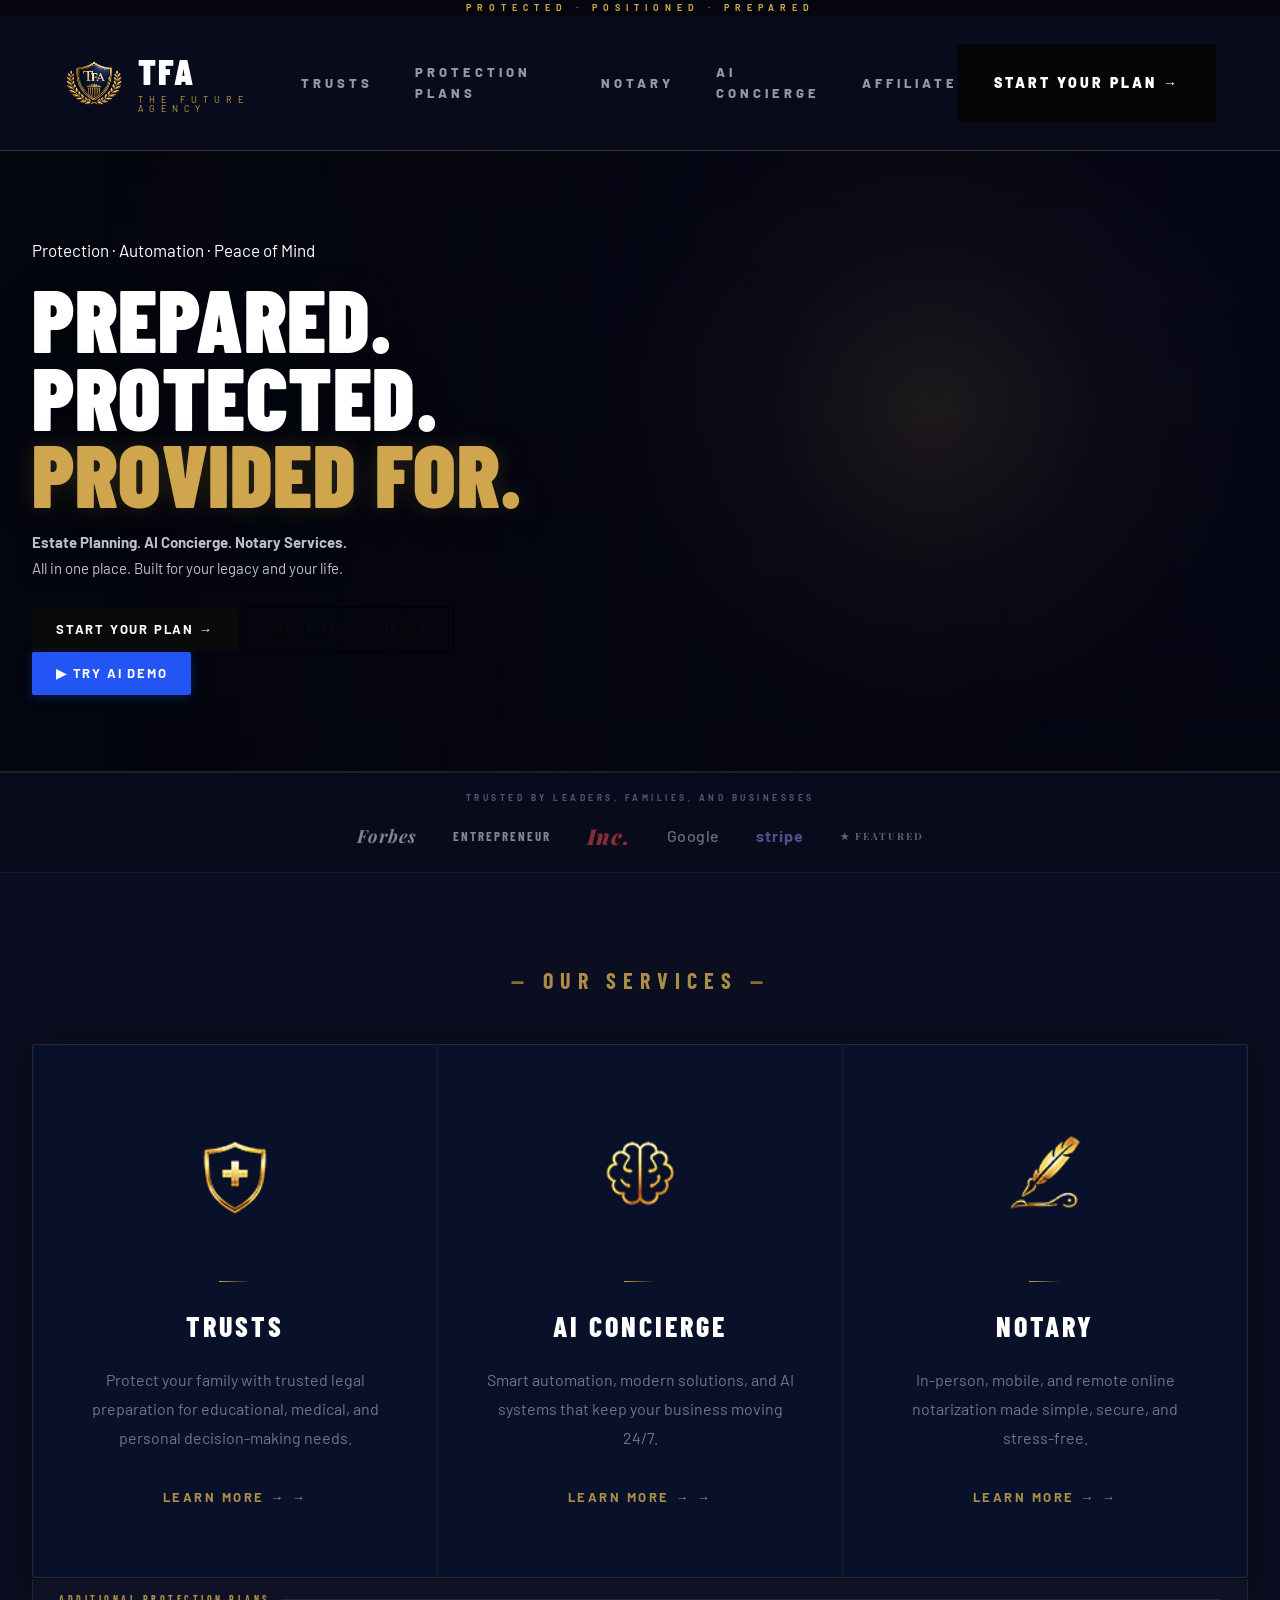
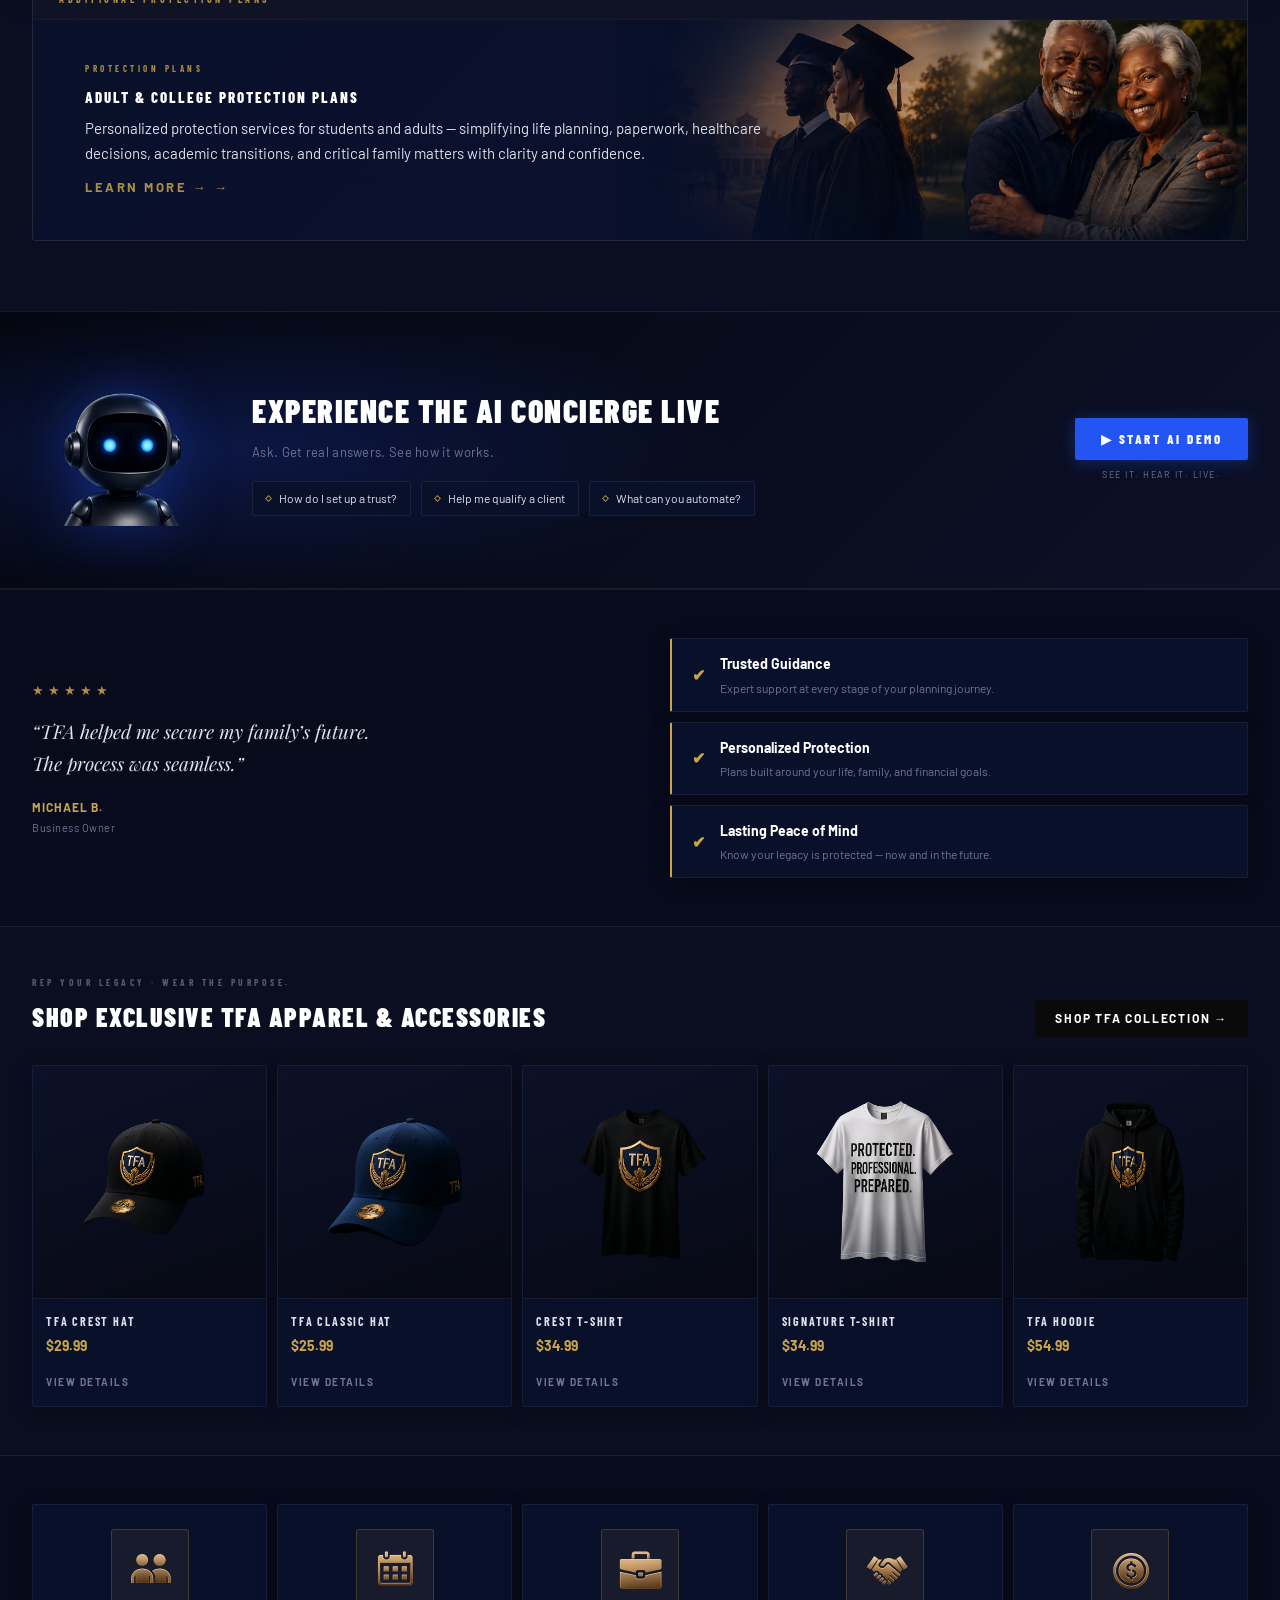
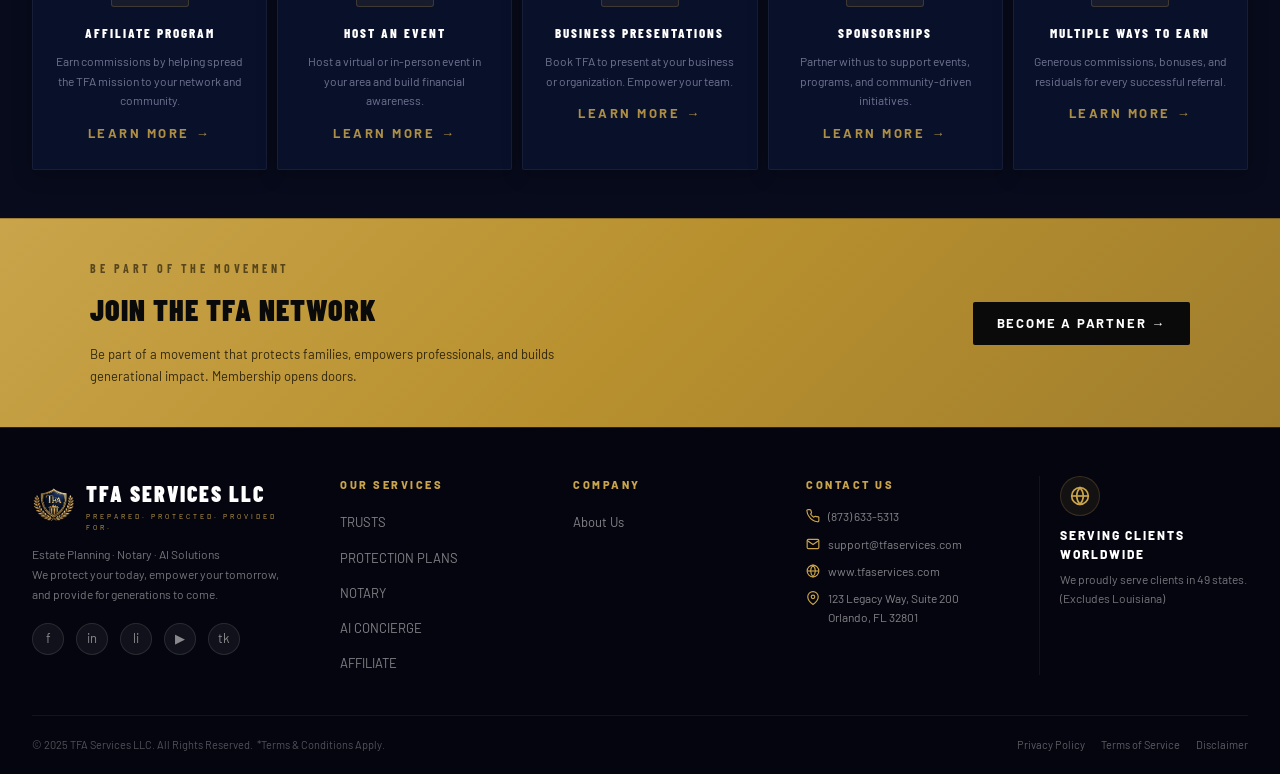
==== index.html @ 24236153 "Initial TFA website upload" ====
<!DOCTYPE html>
<html lang="en">
<head>
  <meta charset="UTF-8"/>
  <meta name="viewport" content="width=device-width, initial-scale=1.0"/>
  <title>TFA &ndash; Protected. Positioned. Prepared.</title>

  <!-- Google Fonts -->
  <link rel="preconnect" href="https://fonts.googleapis.com"/>
  <link rel="preconnect" href="https://fonts.gstatic.com" crossorigin/>
  <link href="https://fonts.googleapis.com/css2?family=Playfair+Display:wght@700;900&family=Barlow:wght@300;400;500;600;700;800&family=Barlow+Condensed:wght@600;700;800;900&display=swap" rel="stylesheet"/>

  <!-- Stylesheets -->
  <link rel="stylesheet" href="styles.css"/>
  <link rel="stylesheet" href="footer.css"/>
</head>
<body>


<!-- ═══════════════════════════════════════════════
     HEADER / NAV
════════════════════════════════════════════════ -->
<header class="tfa-main-header">
  <div class="tfa-top-strip">PROTECTED · POSITIONED · PREPARED</div>

  <div class="tfa-nav">
    <a href="index.html" class="tfa-brand">
      <img src="assets/images/tfalogo.webp" alt="TFA Logo" class="tfa-brand-logo">
      <div class="tfa-brand-text">
        <span class="tfa-brand-name">TFA</span>
        <span class="tfa-brand-sub">THE FUTURE AGENCY</span>
      </div>
    </a>

    <nav class="tfa-menu">
      <a href="trusts.html">TRUSTS</a>
      <a href="adult-college-protection.html">PROTECTION PLANS</a>
      <a href="notary.html">NOTARY</a>
      <a href="ai-concierge.html">AI CONCIERGE</a>
      <a href="affiliate.html">AFFILIATE</a>
    </nav>

    <a href="#" class="tfa-start-btn">START YOUR PLAN &rarr;</a>
  </div>
</header>


<!-- ═══════════════════════════════════════════════
     HERO
════════════════════════════════════════════════ -->
<section class="hero">
  <div class="hero-bg-img"></div>
  <div class="hero-inner">

    <!-- Left: copy -->
    <div class="hero-left">
      <div class="hero-tag">Protection · Automation · Peace of Mind</div>
      <h1>
        Prepared.<br>
        Protected.<br>
        <span class="line-gold">Provided For.</span>
      </h1>
      <p class="hero-sub">
        <strong>Estate Planning. AI Concierge. Notary Services.</strong><br>
        All in one place. Built for your legacy and your life.
      </p>
      <div class="hero-actions">
        <a href="#" class="btn btn-gold">Start Your Plan &rarr;</a>
        <a href="#" class="btn btn-outline">Speak to Concierge</a>
        <a href="#" class="btn btn-blue">&#9654; Try AI Demo</a>
      </div>
    </div>

  </div>
</section>


<!-- ═══════════════════════════════════════════════
     TRUSTED LOGOS BAR
════════════════════════════════════════════════ -->
<div class="trust-bar">
  <div class="trust-bar-inner">
    <div class="trust-bar-label">Trusted by Leaders, Families, and Businesses</div>
    <div class="trust-logos">
      <span class="trust-logo forbes">Forbes</span>
      <span class="trust-logo entrepreneur">Entrepreneur</span>
      <span class="trust-logo inc">Inc.</span>
      <span class="trust-logo google">Google</span>
      <span class="trust-logo stripe">stripe</span>
      <span class="trust-logo featured">&#9733; Featured</span>
    </div>
  </div>
</div>


<!-- ═══════════════════════════════════════════════
     OUR SERVICES
════════════════════════════════════════════════ -->
<section class="services">
  <div class="services-inner">
    <div class="section-heading">Our Services</div>

    <div class="services-grid">

      <div class="service-card">
        <div class="card-image">
          <picture>
            <source srcset="assets/images/estate-planning.webp" type="image/webp">
            <img src="assets/images/estate-planning.jpg" alt="Estate Planning">
          </picture>
        </div>
        <div class="divider-gold"></div>
        <h3>Trusts</h3>
        <p>
          Protect your family with trusted legal preparation for educational, medical, and personal decision-making needs.
        </p>
        <a href="trusts.html" class="learn-more">Learn More &rarr;</a>
      </div>

      <div class="service-card">
        <div class="card-image">
          <picture>
            <source srcset="assets/images/ai-concierge.webp" type="image/webp">
            <img src="assets/images/ai-concierge.jpg" alt="AI Concierge">
          </picture>
        </div>
        <div class="divider-gold"></div>
        <h3>AI Concierge</h3>
        <p>
          Smart automation, modern solutions, and AI systems that keep your business moving 24/7.
        </p>
        <a href="ai-concierge.html" class="learn-more">Learn More &rarr;</a>
      </div>

      <div class="service-card">
        <div class="card-image">
          <picture>
            <source srcset="assets/images/notary-services.webp" type="image/webp">
            <img src="assets/images/notary-services.jpg" alt="Notary Services">
          </picture>
        </div>
        <div class="divider-gold"></div>
        <h3>Notary</h3>
        <p>
          In-person, mobile, and remote online notarization made simple, secure, and stress-free.
        </p>
        <a href="notary.html" class="learn-more">Learn More &rarr;</a>
      </div>

    </div>

    <div class="protection-row">
      <div class="protection-label">Additional Protection Plans</div>

      <div class="protection-grid protection-grid--single">

        <!-- Adult & College Protection Plan (Combined) -->
        <div class="protection-card image-card protection-card--combined">
          <div class="card-bg">
            <picture>
              <source srcset="assets/images/college-protection.webp" type="image/webp">
              <img src="assets/images/college-protection.webp" alt="Adult and College Protection Plans">
            </picture>
          </div>

          <div class="card-inner">
            <div class="content">
              <div class="protection-eyebrow">Protection Plans</div>
              <h3>Adult &amp; College Protection Plans</h3>
              <p>Personalized protection services for students and adults &mdash; simplifying life planning, paperwork, healthcare decisions, academic transitions, and critical family matters with clarity and confidence.</p>
              <a href="adult-college-protection.html" class="learn-more">Learn More &rarr;</a>
            </div>
          </div>
        </div>

      </div>
    </div>

  </div>
</section>


<!-- ═══════════════════════════════════════════════
     AI CONCIERGE LIVE DEMO
════════════════════════════════════════════════ -->
<section class="ai-demo">
  <div class="ai-demo-inner">

    <!-- Robot graphic -->
    <div class="robot-img">
      <picture>
        <source srcset="assets/images/aibot.webp" type="image/webp">
        <img src="assets/images/aibot.jpg" alt="AI Concierge Robot">
      </picture>
    </div>

    <!-- Content + prompts -->
    <div class="ai-demo-content">
      <h2>Experience the AI Concierge Live</h2>
      <p class="sub">Ask. Get real answers. See how it works.</p>
      <div class="demo-prompts">
        <div class="demo-prompt">How do I set up a trust?</div>
        <div class="demo-prompt">Help me qualify a client</div>
        <div class="demo-prompt">What can you automate?</div>
      </div>
    </div>

    <!-- CTA -->
    <div class="ai-demo-cta">
      <button class="btn-demo">&#9654; Start AI Demo</button>
      <div class="btn-demo-sub">See it. Hear it. Live.</div>
    </div>

  </div>
</section>


<!-- ═══════════════════════════════════════════════
     TESTIMONIAL
════════════════════════════════════════════════ -->
<section class="testimonial">
  <div class="testimonial-inner">

    <!-- Quote -->
    <div>
      <div class="stars">&#9733;&#9733;&#9733;&#9733;&#9733;</div>
      <blockquote class="testimonial-quote">
        &ldquo;TFA helped me secure my family&rsquo;s future.<br>The process was seamless.&rdquo;
      </blockquote>
      <div class="testimonial-attr">
        Michael B.
        <span>Business Owner</span>
      </div>
    </div>

    <!-- Trust features -->
    <div class="trust-features">
      <div class="trust-feature">
        <div class="icon"></div>
        <div class="text">
          <h4>Trusted Guidance</h4>
          <p>Expert support at every stage of your planning journey.</p>
        </div>
      </div>
      <div class="trust-feature">
        <div class="icon"></div>
        <div class="text">
          <h4>Personalized Protection</h4>
          <p>Plans built around your life, family, and financial goals.</p>
        </div>
      </div>
      <div class="trust-feature">
        <div class="icon"></div>
        <div class="text">
          <h4>Lasting Peace of Mind</h4>
          <p>Know your legacy is protected &mdash; now and in the future.</p>
        </div>
      </div>
    </div>

  </div>
</section>


<!-- ═══════════════════════════════════════════════
     REP YOUR LEGACY — MERCH
════════════════════════════════════════════════ -->
<section class="merch">
  <div class="merch-inner">

    <div class="merch-header">
      <div>
        <h2>Rep Your Legacy &middot; Wear the Purpose.</h2>
        <h3>Shop Exclusive TFA Apparel &amp; Accessories</h3>
      </div>
      <a href="#" class="btn btn-gold btn-sm">Shop TFA Collection &rarr;</a>
    </div>

    <div class="merch-grid">

      <div class="merch-card">
        <div class="merch-img">
          <picture>
            <source srcset="assets/images/hat1.webp" type="image/webp">
            <img src="assets/images/hat1.jpg" alt="TFA Crest Hat">
          </picture>
        </div>
        <div class="merch-info">
          <div class="name">TFA Crest Hat</div>
          <div class="price">$29.99</div>
          <a href="#" class="view-link">View Details</a>
        </div>
      </div>

      <div class="merch-card">
        <div class="merch-img">
          <picture>
            <source srcset="assets/images/hat2.webp" type="image/webp">
            <img src="assets/images/hat2.jpg" alt="TFA Classic Hat">
          </picture>
        </div>
        <div class="merch-info">
          <div class="name">TFA Classic Hat</div>
          <div class="price">$25.99</div>
          <a href="#" class="view-link">View Details</a>
        </div>
      </div>

      <div class="merch-card">
        <div class="merch-img">
          <picture>
            <source srcset="assets/images/tfashirt1.webp" type="image/webp">
            <img src="assets/images/tfashirt1.jpg" alt="Crest T-Shirt">
          </picture>
        </div>
        <div class="merch-info">
          <div class="name">Crest T-Shirt</div>
          <div class="price">$34.99</div>
          <a href="#" class="view-link">View Details</a>
        </div>
      </div>

      <div class="merch-card">
        <div class="merch-img">
          <picture>
            <source srcset="assets/images/tfashirt2.webp" type="image/webp">
            <img src="assets/images/tfashirt2.jpg" alt="Signature T-Shirt">
          </picture>
        </div>
        <div class="merch-info">
          <div class="name">Signature T-Shirt</div>
          <div class="price">$34.99</div>
          <a href="#" class="view-link">View Details</a>
        </div>
      </div>

      <div class="merch-card">
        <div class="merch-img">
          <picture>
            <source srcset="assets/images/hoodie.webp" type="image/webp">
            <img src="assets/images/hoodie.jpg" alt="TFA Hoodie">
          </picture>
        </div>
        <div class="merch-info">
          <div class="name">TFA Hoodie</div>
          <div class="price">$54.99</div>
          <a href="#" class="view-link">View Details</a>
        </div>
      </div>

    </div>
  </div>
</section>


<!-- ═══════════════════════════════════════════════
     PARTNER WITH US
════════════════════════════════════════════════ -->
<section class="partner">
  <div class="partner-grid">

    <div class="partner-card">
      <div class="icon-wrap">
        <picture>
          <source srcset="assets/images/ap.webp" type="image/webp">
          <img src="assets/images/ap.jpg" alt="Affiliate Program">
        </picture>
      </div>
      <h3>Affiliate Program</h3>
      <p>Earn commissions by helping spread the TFA mission to your network and community.</p>
      <a href="affiliate.html" class="learn-more learn-more-center">Learn More</a>
    </div>

    <div class="partner-card">
      <div class="icon-wrap">
        <picture>
          <source srcset="assets/images/calendar.webp" type="image/webp">
          <img src="assets/images/calendar.jpg" alt="Host an Event">
        </picture>
      </div>
      <h3>Host an Event</h3>
      <p>Host a virtual or in-person event in your area and build financial awareness.</p>
      <a href="#" class="learn-more learn-more-center">Learn More</a>
    </div>

    <div class="partner-card">
      <div class="icon-wrap">
        <picture>
          <source srcset="assets/images/briefcase.webp" type="image/webp">
          <img src="assets/images/briefcase.jpg" alt="Business Presentations">
        </picture>
      </div>
      <h3>Business Presentations</h3>
      <p>Book TFA to present at your business or organization. Empower your team.</p>
      <a href="#" class="learn-more learn-more-center">Learn More</a>
    </div>

    <div class="partner-card">
      <div class="icon-wrap">
        <picture>
          <source srcset="assets/images/shake.webp" type="image/webp">
          <img src="assets/images/shake.jpg" alt="Sponsorships">
        </picture>
      </div>
      <h3>Sponsorships</h3>
      <p>Partner with us to support events, programs, and community-driven initiatives.</p>
      <a href="#" class="learn-more learn-more-center">Learn More</a>
    </div>

    <div class="partner-card">
      <div class="icon-wrap">
        <picture>
          <source srcset="assets/images/coin.webp" type="image/webp">
          <img src="assets/images/coin.jpg" alt="Multiple Ways to Earn">
        </picture>
      </div>
      <h3>Multiple Ways to Earn</h3>
      <p>Generous commissions, bonuses, and residuals for every successful referral.</p>
      <a href="#" class="learn-more learn-more-center">Learn More</a>
    </div>

  </div>
</section>


<!-- ═══════════════════════════════════════════════
     JOIN THE TFA NETWORK
════════════════════════════════════════════════ -->
<section class="join-tfa">
  <div class="join-tfa-inner">
    <div>
      <h2>Be Part of the Movement</h2>
      <div class="tagline">Join the TFA Network</div>
      <p>Be part of a movement that protects families, empowers professionals, and builds generational impact. Membership opens doors.</p>
    </div>
    <div class="join-tfa-actions">
      <a href="#" class="btn btn-gold">Become a Partner &rarr;</a>
    </div>
  </div>
</section>


<!-- ═══════════════════════════════════════════════
     FOOTER
════════════════════════════════════════════════ -->
<footer class="trust-footer">
  <div class="trust-footer-inner">
    <div class="trust-footer-top">

      <!-- Brand -->
      <div class="trust-footer-brand">
        <div class="trust-footer-brand-row">
          <img src="assets/images/tfalogo.webp" alt="TFA Services LLC" class="trust-footer-logo"/>
          <div>
            <div class="trust-footer-brand-name">TFA SERVICES LLC</div>
            <div class="trust-footer-brand-sub">PREPARED. PROTECTED. PROVIDED FOR.</div>
          </div>
        </div>
        <p class="trust-footer-tagline">
          Estate Planning &middot; Notary &middot; AI Solutions<br>
          We protect your today, empower your tomorrow,<br>and provide for generations to come.
        </p>
        <div class="trust-footer-socials">
          <a href="#" class="trust-footer-social" aria-label="Facebook">f</a>
          <a href="#" class="trust-footer-social" aria-label="Instagram">in</a>
          <a href="#" class="trust-footer-social" aria-label="LinkedIn">li</a>
          <a href="#" class="trust-footer-social" aria-label="YouTube">&#9654;</a>
          <a href="#" class="trust-footer-social" aria-label="TikTok">tk</a>
        </div>
      </div>

      <!-- Links -->
      <div class="trust-footer-links">

        <div class="trust-footer-col">
          <h4>OUR SERVICES</h4>
          <ul>
            <li><a href="trusts.html">TRUSTS</a></li>
            <li><a href="adult-college-protection.html">PROTECTION PLANS</a></li>
            <li><a href="notary.html">NOTARY</a></li>
            <li><a href="ai-concierge.html">AI CONCIERGE</a></li>
            <li><a href="affiliate.html">AFFILIATE</a></li>
          </ul>
        </div>

        <div class="trust-footer-col">
          <h4>COMPANY</h4>
          <ul>
            <li><a href="#">About Us</a></li>
          </ul>
        </div>

        <div class="trust-footer-col">
          <h4>CONTACT US</h4>
          <ul>
            <li>
              <div class="trust-footer-contact-item">
                <svg viewBox="0 0 24 24" fill="none" stroke="currentColor" stroke-width="2"><path d="M22 16.92v3a2 2 0 0 1-2.18 2 19.79 19.79 0 0 1-8.63-3.07A19.5 19.5 0 0 1 4.69 12a19.79 19.79 0 0 1-3.07-8.67A2 2 0 0 1 3.61 1h3a2 2 0 0 1 2 1.72c.127.96.361 1.903.7 2.81a2 2 0 0 1-.45 2.11L7.91 8.6a16 16 0 0 0 5.49 5.49l.96-.96a2 2 0 0 1 2.11-.45c.907.339 1.85.573 2.81.7A2 2 0 0 1 22 15.92z"/></svg>
                (873) 633-5313
              </div>
            </li>
            <li>
              <div class="trust-footer-contact-item">
                <svg viewBox="0 0 24 24" fill="none" stroke="currentColor" stroke-width="2"><path d="M4 4h16c1.1 0 2 .9 2 2v12c0 1.1-.9 2-2 2H4c-1.1 0-2-.9-2-2V6c0-1.1.9-2 2-2z"/><polyline points="22,6 12,13 2,6"/></svg>
                support@tfaservices.com
              </div>
            </li>
            <li>
              <div class="trust-footer-contact-item">
                <svg viewBox="0 0 24 24" fill="none" stroke="currentColor" stroke-width="2"><circle cx="12" cy="12" r="10"/><line x1="2" y1="12" x2="22" y2="12"/><path d="M12 2a15.3 15.3 0 0 1 4 10 15.3 15.3 0 0 1-4 10 15.3 15.3 0 0 1-4-10 15.3 15.3 0 0 1 4-10z"/></svg>
                www.tfaservices.com
              </div>
            </li>
            <li>
              <div class="trust-footer-contact-item">
                <svg viewBox="0 0 24 24" fill="none" stroke="currentColor" stroke-width="2"><path d="M21 10c0 7-9 13-9 13s-9-6-9-13a9 9 0 0 1 18 0z"/><circle cx="12" cy="10" r="3"/></svg>
                123 Legacy Way, Suite 200<br>Orlando, FL 32801
              </div>
            </li>
          </ul>
        </div>

        <!-- Worldwide service -->
        <div class="trust-footer-col trust-footer-worldwide">
          <div class="trust-footer-worldwide-icon">
            <svg viewBox="0 0 24 24" fill="none" stroke="currentColor" stroke-width="2" width="20" height="20"><circle cx="12" cy="12" r="10"/><line x1="2" y1="12" x2="22" y2="12"/><path d="M12 2a15.3 15.3 0 0 1 4 10 15.3 15.3 0 0 1-4 10 15.3 15.3 0 0 1-4-10 15.3 15.3 0 0 1 4-10z"/></svg>
          </div>
          <h4>SERVING CLIENTS WORLDWIDE</h4>
          <p>We proudly serve clients in 49 states.<br>(Excludes Louisiana)</p>
        </div>

      </div>
    </div>

    <div class="trust-footer-bottom">
      <span class="trust-footer-copy">&copy; 2025 TFA Services LLC. All Rights Reserved. &nbsp;*Terms &amp; Conditions Apply.</span>
      <div class="trust-footer-legal">
        <a href="#">Privacy Policy</a>
        <a href="#">Terms of Service</a>
        <a href="#">Disclaimer</a>
      </div>
    </div>
  </div>
</footer>
<script src="https://widgets.leadconnectorhq.com/loader.js" data-resources-url="https://widgets.leadconnectorhq.com/chat-widget/loader.js" data-widget-id="69cac06501400e8e22e9307a"></script>

<!-- JavaScript -->
<script src="script.js"></script>

</body>
</html>
---- styles.css ----
/* ════════════════════════════════════════════════════════════
   TFA – styles.css
   All styling lives here. No inline styles anywhere.
════════════════════════════════════════════════════════════ */

/* ── RESET & BASE ─────────────────────────────────────────── */
*, *::before, *::after { box-sizing: border-box; margin: 0; padding: 0; }
html { scroll-behavior: smooth; }

:root {
  --gold:       #c9a44a;
  --gold-light: #dfc07a;
  --gold-dark:  #a07e2e;
  --navy:       #05071a;
  --navy-2:     #080b1c;
  --navy-3:     #0b0e20;
  --navy-4:     #0f1226;
  --card:       #09102a;
  --card-2:     #0d1230;
  --blue:       #2355f5;
  --blue-dark:  #1a3fc2;
  --white:      #ffffff;
  --off-white:  #dde0ea;
  --muted:      #707490;
  --border:     rgba(201,164,74,0.30);
  --border-dim: rgba(255,255,255,0.07);
  --font-head:  'Barlow Condensed', sans-serif;
  --font-body:  'Barlow', sans-serif;
  --font-serif: 'Playfair Display', serif;
}

body {
  background: var(--navy);
  color: var(--white);
  font-family: var(--font-body);
  font-size: 17px;
  line-height: 1.6;
  overflow-x: hidden;
  -webkit-font-smoothing: antialiased;
}

a { color: inherit; text-decoration: none; }
img { display: block; max-width: 100%; }

/* ── UTILITY ──────────────────────────────────────────────── */
.gold   { color: var(--gold); }
.muted  { color: var(--muted); }
.upper  { text-transform: uppercase; }
.center { text-align: center; }
.flex   { display: flex; }
.grid   { display: grid; }

.section-label {
  font-family: var(--font-head);
  font-size: 13px;
  font-weight: 700;
  letter-spacing: 3px;
  text-transform: uppercase;
  color: var(--gold);
  margin-bottom: 6px;
}

/* ── BUTTONS ──────────────────────────────────────────────── */
.btn {
  display: inline-flex;
  align-items: center;
  gap: 8px;
  padding: 11px 24px;
  font-family: var(--font-body);
  font-size: 13px;
  font-weight: 700;
  letter-spacing: 1.8px;
  text-transform: uppercase;
  border-radius: 2px;
  cursor: pointer;
  transition: all .2s ease;
  border: none;
  white-space: nowrap;
}

.btn-gold {
  background: #0a0a0a;
  color: #fff;
  box-shadow: none;
}
.btn-gold:hover {
  background: #000;
  box-shadow: 0 4px 20px rgba(201,164,74,0.42);
}

.btn-outline {
  background: transparent;
  color: #0a0a0a;
  border: 1px solid rgba(0,0,0,4);
}
.btn-outline:hover { border-color: #000; color: #000;}

.btn-blue {
  background: var(--blue);
  color: #fff;
  box-shadow: 0 2px 12px rgba(35,85,245,0.28);
}
.btn-blue:hover { background: var(--blue-dark); }

.btn-blue-outline {
  background: transparent;
  color: var(--blue);
  border: 1px solid var(--blue);
}

/* Size modifiers — replaces former inline font-size/padding overrides */
.btn-sm  { font-size: 12px; padding: 9px 20px; }
.btn-xs  { font-size: 12px; padding: 8px 16px; }

/* ── LEARN MORE LINK ──────────────────────────────────────── */
.learn-more {
  display: inline-flex;
  align-items: center;
  gap: 6px;
  font-size: 13px;
  font-weight: 700;
  letter-spacing: 2.5px;
  text-transform: uppercase;
  color: var(--gold);
  margin-top: 12px;
  transition: gap .2s, opacity .2s;
  opacity: .85;
}
.learn-more:hover { gap: 10px; opacity: 1; }
.learn-more::after { content: '→'; }

/* Centred variant used inside partner cards */
.learn-more-center { justify-content: center; }

/* ── DIVIDER ──────────────────────────────────────────────── */
.divider-gold {
  width: 32px;
  height: 1.5px;
  background: linear-gradient(90deg, var(--gold) 0%, transparent 100%);
  margin: 10px 0 12px;
}

/* ── HEADER / NAV ─────────────────────────────────────────── */


nav ul {
  list-style: none;
  display: flex;
  gap: 26px;
}
nav ul li a {
  font-size: 12px;
  font-weight: 600;
  letter-spacing: 1.8px;
  text-transform: uppercase;
  color: rgba(221,224,234,0.70);
  transition: color .2s;
}
nav ul li a:hover { color: var(--white); }

.nav-right {
  display: flex;
  align-items: center;
  gap: 14px;
}

/* ── CONCIERGE BADGE (nav) ────────────────────────────────── */
.concierge-badge {
  display: flex;
  align-items: center;
  gap: 10px;
  background: var(--card);
  border: 1px solid var(--border);
  border-radius: 2px;
  padding: 5px 12px 5px 7px;
}
.concierge-badge .avatar {
  width: 26px;
  height: 26px;
  border-radius: 50%;
  background: linear-gradient(135deg, #2a5fc8 0%, #7b4cf6 100%);
  display: flex;
  align-items: center;
  justify-content: center;
  font-size: 0; /* hide emoji */
  position: relative;
  flex-shrink: 0;
}
.concierge-badge .avatar::before {
  content: '';
  width: 10px;
  height: 10px;
  border: 1.5px solid rgba(255,255,255,0.7);
  border-radius: 50%;
  display: block;
}
.concierge-badge .avatar::after {
  content: '';
  position: absolute;
  bottom: 4px;
  width: 8px;
  height: 1.5px;
  background: rgba(255,255,255,0.5);
  border-radius: 2px;
}
.concierge-badge .info { line-height: 1.2; }
.concierge-badge .info .label {
  font-size: 9px;
  font-weight: 700;
  letter-spacing: 1.5px;
  text-transform: uppercase;
  color: var(--gold);
}
.concierge-badge .info .status {
  font-size: 9px;
  color: #4ade80;
  display: flex;
  align-items: center;
  gap: 4px;
}
.concierge-badge .info .status::before {
  content: '';
  width: 5px;
  height: 5px;
  border-radius: 50%;
  background: #4ade80;
  display: inline-block;
}

/* ── HERO ─────────────────────────────────────────────────── */
.hero {
  position: relative;
  min-height: 620px;
  overflow: hidden;
  background:
    linear-gradient(
      90deg,
      rgba(3, 5, 14, 0.96) 0%,
      rgba(3, 5, 14, 0.90) 24%,
      rgba(3, 5, 14, 0.72) 42%,
      rgba(3, 5, 14, 0.36) 62%,
      rgba(3, 5, 14, 0.22) 100%
    ),
    linear-gradient(
      180deg,
      rgba(2, 3, 10, 0.30) 0%,
      rgba(2, 3, 10, 0.08) 22%,
      rgba(2, 3, 10, 0.55) 100%
    ),
    url("assets/images/hero.jpg") right center / cover no-repeat;
  border-bottom: 1px solid rgba(201, 164, 74, 0.18);
}

.hero::before {
  content: "";
  position: absolute;
  inset: 0;
  background:
    radial-gradient(
      circle at 73% 42%,
      rgba(201, 164, 74, 0.12) 0%,
      rgba(201, 164, 74, 0.04) 16%,
      transparent 34%
    );
  pointer-events: none;
  z-index: 1;
}

.hero-bg-img {
  display: none;
}

.hero-inner {
  max-width: 1280px;
  margin: 0 auto;
  min-height: 620px;
  padding: 64px 32px 54px;
  display: grid;
  grid-template-columns: minmax(0, 1fr) 330px;
  gap: 42px;
  align-items: center;
  position: relative;
  z-index: 2;
}

.hero-left {
  max-width: 560px;
}

.hero-tag {
  margin-bottom: 16px;
}

.hero h1 {
  font-family: var(--font-head);
  font-size: 88px;
  font-weight: 900;
  line-height: 0.88;
  letter-spacing: 0.5px;
  text-transform: uppercase;
  margin-bottom: 18px;
  text-shadow: 0 8px 30px rgba(0, 0, 0, 0.45);
}

.hero h1 .line-gold {
  color: #cfa64d;
  text-shadow:
    0 0 22px rgba(201, 164, 74, 0.18),
    0 8px 30px rgba(0, 0, 0, 0.35);
}

.hero-sub {
  max-width: 470px;
  margin-bottom: 26px;
  font-size: 15px;
  line-height: 1.7;
  color: rgba(232, 233, 238, 0.82);
  text-shadow: 0 4px 16px rgba(0, 0, 0, 0.35);
}

.hero-actions {
  gap: 10px;
}

.concierge-card {
  align-self: start;
  margin-top: 8px;
  background: rgba(9, 16, 42, 0.90);
  backdrop-filter: blur(10px);
  -webkit-backdrop-filter: blur(10px);
}

/* ── CONCIERGE FLOATING CARD ──────────────────────────────── */
.concierge-card {
  background: var(--card);
  border: 1px solid var(--border);
  border-radius: 4px;
  overflow: hidden;
  box-shadow:
    0 30px 80px rgba(0,0,0,0.7),
    0 0 0 1px rgba(201,164,74,0.08),
    inset 0 1px 0 rgba(255,255,255,0.04);
}

.concierge-card-header {
  background: var(--navy-4);
  border-bottom: 1px solid var(--border);
  padding: 11px 15px;
  display: flex;
  align-items: center;
  gap: 11px;
}
.concierge-card-header .avatar-lg {
  width: 34px;
  height: 34px;
  border-radius: 50%;
  background: linear-gradient(135deg, #2a5fc8 0%, #5d1fd9 100%);
  display: flex;
  align-items: center;
  justify-content: center;
  font-size: 0; /* hide emoji */
  flex-shrink: 0;
  border: 1.5px solid var(--gold);
  position: relative;
}
.concierge-card-header .avatar-lg::before {
  content: '';
  width: 12px;
  height: 12px;
  border: 1.5px solid rgba(255,255,255,0.65);
  border-radius: 50%;
  display: block;
}
.concierge-card-header .avatar-lg::after {
  content: '';
  position: absolute;
  bottom: 5px;
  width: 10px;
  height: 1.5px;
  background: rgba(255,255,255,0.45);
  border-radius: 2px;
}
.concierge-card-header .hinfo .name {
  font-size: 12px;
  font-weight: 700;
  color: var(--white);
  letter-spacing: .5px;
}
.concierge-card-header .hinfo .title {
  font-size: 9px;
  color: var(--gold);
  letter-spacing: 1.5px;
  text-transform: uppercase;
}

.concierge-card-body {
  padding: 13px 15px;
  display: flex;
  flex-direction: column;
  gap: 8px;
}

.chat-bubble {
  background: var(--navy-4);
  border-radius: 0 6px 6px 6px;
  padding: 9px 13px;
  font-size: 12px;
  line-height: 1.55;
  color: var(--off-white);
  max-width: 90%;
  border: 1px solid var(--border-dim);
}

.chat-actions {
  display: flex;
  flex-direction: column;
  gap: 5px;
}

.chat-action-item {
  display: flex;
  align-items: center;
  gap: 10px;
  background: var(--navy-4);
  border: 1px solid var(--border-dim);
  border-radius: 3px;
  padding: 7px 11px;
  cursor: pointer;
  transition: border-color .2s, background .2s;
}
.chat-action-item:hover { border-color: var(--border); background: #111630; }
.chat-action-item .icon {
  width: 18px;
  height: 18px;
  border-radius: 3px;
  background: rgba(201,164,74,0.12);
  border: 1px solid rgba(201,164,74,0.2);
  display: flex;
  align-items: center;
  justify-content: center;
  font-size: 0; /* hide emoji */
  flex-shrink: 0;
  position: relative;
}
.chat-action-item .icon::before {
  content: '';
  width: 6px;
  height: 6px;
  border: 1px solid var(--gold);
  transform: rotate(45deg);
  display: block;
}
.chat-action-item .text {
  font-size: 11.5px;
  color: var(--off-white);
  font-weight: 500;
}
.chat-action-item .text .chat-sub {
  display: block;
  font-size: 10px;
  color: var(--muted);
}

.chat-input-row {
  background: var(--navy-4);
  border: 1px solid var(--border);
  border-radius: 3px;
  padding: 7px 11px;
  display: flex;
  align-items: center;
  gap: 8px;
  margin-top: 2px;
}
.chat-input-row input {
  background: transparent;
  border: none;
  outline: none;
  color: var(--muted);
  font-size: 11.5px;
  flex: 1;
  font-family: var(--font-body);
}
.chat-input-row .send-btn {
  background: linear-gradient(135deg, #d4a843 0%, #b8902e 100%);
  border: none;
  border-radius: 2px;
  width: 22px;
  height: 22px;
  display: flex;
  align-items: center;
  justify-content: center;
  cursor: pointer;
  color: #000;
  font-size: 10px;
  font-weight: 700;
}

/* ── TRUST LOGOS BAR ──────────────────────────────────────── */
.trust-bar {
  background: var(--navy-2);
  border-top: 1px solid var(--border-dim);
  border-bottom: 1px solid var(--border-dim);
  padding: 18px 32px;
}
.trust-bar-inner {
  max-width: 1280px;
  margin: 0 auto;
  text-align: center;
}
.trust-bar-label {
  font-size: 8.5px;
  font-weight: 700;
  letter-spacing: 3.5px;
  text-transform: uppercase;
  color: rgba(112,116,144,0.7);
  margin-bottom: 14px;
}
.trust-logos {
  display: flex;
  align-items: center;
  justify-content: center;
  gap: 36px;
  flex-wrap: wrap;
}
.trust-logo {
  font-family: var(--font-serif);
  font-size: 16px;
  font-weight: 700;
  color: rgba(255,255,255,0.5);
  letter-spacing: 1px;
  transition: color .2s;
}
.trust-logo:hover { color: rgba(255,255,255,0.8); }
.trust-logo.forbes       { font-style: italic; font-size: 18px; }
.trust-logo.entrepreneur { font-family: var(--font-head); font-size: 13px; letter-spacing: 2px; text-transform: uppercase; }
.trust-logo.inc          { font-size: 22px; font-weight: 900; font-style: italic; color: rgba(255,80,80,0.5); }
.trust-logo.google       { font-family: var(--font-body); font-weight: 500; color: rgba(255,255,255,0.4); letter-spacing: .5px; }
.trust-logo.stripe       { font-family: var(--font-body); font-weight: 700; letter-spacing: 1px; color: rgba(150,150,255,0.5); }
.trust-logo.featured     { font-size: 10px; letter-spacing: 2px; text-transform: uppercase; color: rgba(255,255,255,0.35); }

/* ── OUR SERVICES ─────────────────────────────────────────── */
.services {
  background: var(--navy-3);
  padding: 48px 32px;
}
.services-inner {
  max-width: 1280px;
  margin: 0 auto;
}

.section-heading {
  font-family: var(--font-head);
  font-size: 11px;
  font-weight: 700;
  letter-spacing: 4.5px;
  text-transform: uppercase;
  color: var(--gold);
  text-align: center;
  margin-bottom: 28px;
  position: relative;
  opacity: .85;
}
.section-heading::before,
.section-heading::after {
  content: '—';
  margin: 0 12px;
  color: var(--gold-dark);
}

.services-grid {
  display: grid;
  grid-template-columns: repeat(3, 1fr);
  gap: 1px;
  background: rgba(255,255,255,0.05);
  border: 1px solid rgba(255,255,255,0.06);
  border-radius: 3px;
  overflow: hidden;
  margin-bottom: 1px;
  box-shadow: 0 8px 40px rgba(0,0,0,0.45);
}

.service-card
{
  background: var(--card);
  padding: 28px 26px;
  position: relative;
  transition: background .25s;

  /* ADD THESE LINES */
  display: flex;
  flex-direction: column;
  align-items: center;
  text-align: center;
  justify-content: center;
  gap: 8px;
}
.service-card:hover { background: var(--card-2); }

/* Middle card gets side borders */
.service-card-mid {
  border-left: 1px solid rgba(255,255,255,0.05);
  border-right: 1px solid rgba(255,255,255,0.05);
}

.service-card .icon-wrap {
  width: 40px;
  height: 40px;
  background: rgba(201,164,74,0.08);
  border: 1px solid rgba(201,164,74,0.22);
  border-radius: 3px;
  display: flex;
  align-items: center;
  justify-content: center;
  margin-bottom: 16px;
  font-size: 0; /* hide emoji */
  position: relative;
  flex-shrink: 0;
}
.service-card .icon-wrap::before {
  content: '';
  width: 12px;
  height: 12px;
  border: 1.5px solid var(--gold);
  transform: rotate(45deg);
  display: block;
  opacity: .8;
}
.service-card h3 {
  font-family: var(--font-head);
  font-size: 17px;
  font-weight: 800;
  text-transform: uppercase;
  letter-spacing: 2px;
  color: var(--white);
  margin-bottom: 9px;
}
.service-card p {
  font-size: 13px;
  color: var(--muted);
  line-height: 1.7;
}

.service-card .card-image {
  display: flex;
  justify-content: center;
  margin-bottom: 16px;
}

.service-card .divider-gold {
  margin: 12px auto 14px;
}

.service-card .learn-more {
  justify-content: center;
}
/* ── PROTECTION PLANS ROW ─────────────────────────────────── */
.protection-row {
  display: grid;
  grid-template-columns: repeat(2, 1fr);
  gap: 1px;
  background: rgba(255,255,255,0.05);
  border: 1px solid rgba(255,255,255,0.06);
  border-top: none;
  border-radius: 0 0 3px 3px;
  overflow: hidden;
}

.protection-label {
  grid-column: 1 / -1;
  background: var(--navy-4);
  padding: 12px 26px;
  font-family: var(--font-head);
  font-size: 10px;
  font-weight: 700;
  letter-spacing: 3.5px;
  text-transform: uppercase;
  color: var(--gold);
  display: flex;
  align-items: center;
  gap: 12px;
  opacity: .85;
}
.protection-label::after {
  content: '';
  flex: 1;
  height: 1px;
  background: rgba(201,164,74,0.18);
}

.protection-card {
  background: var(--card);
  padding: 24px 26px;
  display: flex;
  align-items: flex-start;
  gap: 16px;
  transition: background .25s;
}
.protection-card:hover { background: var(--card-2); }

/* Right protection card gets a left border */
.protection-card-right { border-left: 1px solid rgba(255,255,255,0.05); }

.protection-card .icon-wrap {
  width: 44px;
  height: 44px;
  background: rgba(201,164,74,0.08);
  border: 1px solid rgba(201,164,74,0.22);
  border-radius: 3px;
  display: flex;
  align-items: center;
  justify-content: center;
  font-size: 0; /* hide emoji */
  flex-shrink: 0;
  position: relative;
}
.protection-card .icon-wrap::before {
  content: '';
  width: 12px;
  height: 12px;
  border: 1.5px solid var(--gold);
  transform: rotate(45deg);
  display: block;
  opacity: .8;
}
.protection-card .content h3 {
  font-family: var(--font-head);
  font-size: 15px;
  font-weight: 800;
  text-transform: uppercase;
  letter-spacing: 2px;
  color: var(--white);
  margin-bottom: 7px;
}
.protection-card .content p {
  font-size: 13px;
  color: var(--muted);
  line-height: 1.65;
}

/* ── AI CONCIERGE LIVE ────────────────────────────────────── */
.ai-demo {
  background:
    radial-gradient(ellipse 60% 80% at 18% 50%, rgba(15,32,100,0.6) 0%, transparent 65%),
    linear-gradient(135deg, #04060f 0%, #0c1128 100%);
  padding: 48px 32px;
  border-top: 1px solid var(--border-dim);
  border-bottom: 1px solid var(--border-dim);
}
.ai-demo-inner {
  max-width: 1280px;
  margin: 0 auto;
  display: grid;
  grid-template-columns: 180px 1fr auto;
  align-items: center;
  gap: 40px;
}

.robot-img {
  width: 180px;
  height: 180px;
  display: flex;
  align-items: center;
  justify-content: center;
}

.robot-img 
{
  position: relative;
}

.robot-img::after 
{
  content: "";
  position: absolute;
  inset: -20px;
  background: radial-gradient(circle, rgba(35,85,245,0.25) 0%, transparent 70%);
  z-index: -1;
}

.robot-img img 
{
  width: 100%;
  height: 100%;
  object-fit: contain;
  filter: drop-shadow(0 0 25px rgba(35,85,245,0.35));
}


.ai-demo-content h2 {
  font-family: var(--font-head);
  font-size: 32px;
  font-weight: 900;
  text-transform: uppercase;
  letter-spacing: 1.5px;
  color: var(--white);
  margin-bottom: 6px;
}
.ai-demo-content .sub {
  font-size: 13px;
  color: var(--muted);
  margin-bottom: 18px;
  letter-spacing: .3px;
}

.demo-prompts {
  display: flex;
  gap: 10px;
  flex-wrap: wrap;
}
.demo-prompt {
  background: var(--card);
  border: 1px solid rgba(255,255,255,0.07);
  border-radius: 2px;
  padding: 7px 13px;
  font-size: 12px;
  color: var(--off-white);
  cursor: pointer;
  transition: border-color .2s, color .2s;
  display: flex;
  align-items: center;
  gap: 8px;
}
.demo-prompt::before {
  content: '';
  width: 5px;
  height: 5px;
  border: 1px solid var(--gold);
  transform: rotate(45deg);
  display: block;
  flex-shrink: 0;
  opacity: .8;
}
.demo-prompt:hover { border-color: var(--border); color: var(--white); }

.ai-demo-cta {
  display: flex;
  flex-direction: column;
  align-items: center;
  gap: 8px;
}

.btn-demo {
  background: var(--blue);
  color: #fff;
  border: none;
  padding: 13px 26px;
  font-family: var(--font-head);
  font-size: 13px;
  font-weight: 800;
  letter-spacing: 2.5px;
  text-transform: uppercase;
  border-radius: 2px;
  cursor: pointer;
  transition: background .2s, box-shadow .2s;
  white-space: nowrap;
  display: flex;
  align-items: center;
  gap: 8px;
  box-shadow: 0 2px 16px rgba(35,85,245,0.35);
}
.btn-demo:hover { background: var(--blue-dark); box-shadow: 0 4px 24px rgba(35,85,245,0.45); }

.btn-demo-sub {
  font-size: 9px;
  color: var(--muted);
  letter-spacing: 1.5px;
  text-transform: uppercase;
  text-align: center;
}

/* ── TESTIMONIAL ──────────────────────────────────────────── */
.testimonial {
  background: var(--navy-2);
  padding: 48px 32px;
  border-top: 1px solid var(--border-dim);
}
.testimonial-inner {
  max-width: 1280px;
  margin: 0 auto;
  display: grid;
  grid-template-columns: 1fr 1fr;
  gap: 60px;
  align-items: center;
}

.stars {
  color: var(--gold);
  font-size: 13px;
  letter-spacing: 4px;
  margin-bottom: 14px;
  opacity: .85;
}

.testimonial-quote {
  font-family: var(--font-serif);
  font-size: 19px;
  font-style: italic;
  line-height: 1.7;
  color: var(--off-white);
  margin-bottom: 18px;
}

.testimonial-attr {
  font-size: 12px;
  font-weight: 700;
  letter-spacing: 1px;
  color: var(--gold);
  text-transform: uppercase;
}
.testimonial-attr span {
  display: block;
  font-weight: 400;
  letter-spacing: .5px;
  color: var(--muted);
  text-transform: none;
  font-size: 11px;
  margin-top: 2px;
}

.trust-features {
  display: flex;
  flex-direction: column;
  gap: 10px;
}
.trust-feature {
  display: flex;
  align-items: center;
  gap: 14px;
  padding: 14px 18px;
  background: var(--card);
  border: 1px solid rgba(255,255,255,0.06);
  border-left: 2px solid var(--gold);
  border-radius: 2px;
  box-shadow: 0 4px 20px rgba(0,0,0,0.3);
  transition: all .25s ease;
}
.trust-feature:hover {
  background: var(--card-2);
  transform: translateY(-2px);
}
.trust-feature .icon {
  width: 16px;
  display: flex;
  align-items: center;
  justify-content: center;
}
.trust-feature .icon::before {
  content: "✔";
  font-size: 16px;
  font-weight: 700;
  color: var(--gold);
}
.trust-feature .text h4 {
  font-size: 14px;
  font-weight: 700;
  color: var(--white);
  margin-bottom: 3px;
}
.trust-feature .text p { font-size: 12px; color: var(--muted); line-height: 1.5; }

/* ── MERCH / REP YOUR LEGACY ──────────────────────────────── */
.merch {
  background: var(--navy-3);
  padding: 48px 32px;
  border-top: 1px solid var(--border-dim);
}
.merch-inner { max-width: 1280px; margin: 0 auto; }

.merch-header {
  display: flex;
  align-items: flex-end;
  justify-content: space-between;
  margin-bottom: 28px;
  flex-wrap: wrap;
  gap: 16px;
}
.merch-header h2 {
  font-family: var(--font-head);
  font-size: 9.5px;
  font-weight: 700;
  letter-spacing: 3.5px;
  text-transform: uppercase;
  color: var(--muted);
  margin-bottom: 5px;
  opacity: .75;
}
.merch-header h2 + h3 {
  font-family: var(--font-head);
  font-size: 26px;
  font-weight: 900;
  text-transform: uppercase;
  letter-spacing: 1.5px;
  color: var(--white);
}

.merch-grid {
  display: grid;
  grid-template-columns: repeat(5, 1fr);
  gap: 10px;
}

.merch-card {
  background: var(--card);
  border: 1px solid rgba(255,255,255,0.06);
  border-radius: 2px;
  overflow: hidden;
  transition: border-color .2s, transform .2s, box-shadow .2s;
  box-shadow: 0 4px 20px rgba(0,0,0,0.35);
}
.merch-card:hover {
  border-color: var(--border);
  transform: translateY(-2px);
  box-shadow: 0 8px 32px rgba(0,0,0,0.5);
}

.merch-img {
  aspect-ratio: 1;
  display: flex;
  align-items: center;
  justify-content: center;
  background: linear-gradient(160deg, #0c1128 0%, #070914 100%);
  padding: 20px;
  border-bottom: 1px solid rgba(255,255,255,0.05);
  position: relative;
  overflow: hidden;
}

.merch-img::before,
.merch-img::after {
  content: none;
}

.merch-img picture,
.merch-img img {
  display: block;
  width: 100%;
  height: 100%;
}

.merch-img img {
  object-fit: contain;
}

/* Variant for product 4 (shield tee) */
.merch-img-lg {
  flex-direction: column;
}
.merch-img-label {
  font-size: 8.5px;
  color: rgba(112,116,144,0.6);
  font-family: var(--font-head);
  letter-spacing: 1.5px;
  display: none; /* de-emphasized, label was emoji-dependent */
}

.merch-info { padding: 13px 13px; }
.merch-info .name {
  font-family: var(--font-head);
  font-size: 12px;
  font-weight: 700;
  letter-spacing: 1.8px;
  text-transform: uppercase;
  color: var(--off-white);
  margin-bottom: 4px;
}
.merch-info .price {
  font-size: 14px;
  font-weight: 700;
  color: var(--gold);
  margin-bottom: 8px;
}
.merch-info .view-link {
  font-size: 10px;
  font-weight: 700;
  letter-spacing: 1.5px;
  text-transform: uppercase;
  color: var(--muted);
  transition: color .2s;
}
.merch-info .view-link:hover { color: var(--gold); }

/* ── PARTNER WITH US ──────────────────────────────────────── */
.partner {
  background: var(--navy-2);
  padding: 48px 32px;
  border-top: 1px solid var(--border-dim);
}
.partner-inner { max-width: 1280px; margin: 0 auto; }

.partner-head { text-align: center; margin-bottom: 30px; }
.partner-head .eyebrow {
  font-size: 8.5px;
  font-weight: 700;
  letter-spacing: 3.5px;
  text-transform: uppercase;
  color: var(--gold);
  margin-bottom: 8px;
  opacity: .85;
}
.partner-head h2 {
  font-family: var(--font-head);
  font-size: 30px;
  font-weight: 900;
  text-transform: uppercase;
  letter-spacing: 1.5px;
  color: var(--white);
  margin-bottom: 6px;
}
.partner-head p { font-size: 13px; color: var(--muted); }

.partner-grid {
  display: grid;
  grid-template-columns: repeat(5, 1fr);
  gap: 10px;
}

.partner-card {
  background: var(--card);
  border: 1px solid rgba(255,255,255,0.06);
  border-radius: 2px;
  padding: 24px 18px;
  text-align: center;
  transition: border-color .2s, background .2s, box-shadow .2s;
  box-shadow: 0 4px 20px rgba(0,0,0,0.3);
}
.partner-card:hover {
  border-color: var(--border);
  background: var(--card-2);
  box-shadow: 0 6px 28px rgba(0,0,0,0.45);
}

.partner-card .icon-wrap {
  width: 78px;
  height: 78px;
  border-radius: 3px;
  background: rgba(201,164,74,0.08);
  border: 1px solid rgba(201,164,74,0.22);
  display: flex;
  align-items: center;
  justify-content: center;
  margin: 0 auto 16px;
  position: relative;
  overflow: hidden;
}

.partner-card .icon-wrap::before {
  content: none;
}

.partner-card .icon-wrap picture,
.partner-card .icon-wrap img {
  display: block;
  width: 50px;
  height: 50px;
}

.partner-card .icon-wrap img {
  object-fit: contain;
}
.partner-card h3 {
  font-family: var(--font-head);
  font-size: 13px;
  font-weight: 800;
  letter-spacing: 2px;
  text-transform: uppercase;
  color: var(--white);
  margin-bottom: 8px;
}
.partner-card p { font-size: 12px; color: var(--muted); line-height: 1.65; }

/* ── JOIN TFA NETWORK ─────────────────────────────────────── */
.join-tfa 
{
  background: linear-gradient(
    135deg,
    #c9a44a 0%,
    #b8902e 50%,
    #a07e2e 100%
  );
  border-top: 1px solid rgba(0,0,0,0.2);

  /* ADD THIS ↓ */
  padding: 40px 32px;
}

.join-tfa-inner {
  max-width: 1100px;
  margin: 0 auto;
  display: flex;
  align-items: center;
  justify-content: space-between;
  gap: 30px;
  flex-wrap: wrap;
}
.join-tfa h2 {
  font-family: var(--font-head);
  font-size: 12px;
  font-weight: 700;
  letter-spacing: 3.5px;
  text-transform: uppercase;
  color: rgba(0,0,0,0.65);
  margin-bottom: 6px;
  opacity: .85;
}
.join-tfa .tagline {
  font-family: var(--font-head);
  font-size: 30px;
  font-weight: 900;
  text-transform: uppercase;
  letter-spacing: 1px;
  color: #0a0a0a;
  margin-bottom: 10px;
}
.join-tfa p {
  font-size: 13px;
  color: rgba(0,0,0,0.75);
  max-width: 480px;
  line-height: 1.7;
}

/* Button group wrapper in join-tfa — replaces inline style */
.join-tfa-actions {
  display: flex;
  gap: 14px;
  flex-wrap: wrap;
}

/* ── FOOTER ───────────────────────────────────────────────── */
footer {
  background: #020409;
  border-top: 1px solid var(--border-dim);
  padding: 40px 32px 20px;
}
.footer-inner { max-width: 1280px; margin: 0 auto; }

.footer-top {
  display: grid;
  grid-template-columns: 240px 1fr;
  gap: 60px;
  padding-bottom: 30px;
  border-bottom: 1px solid var(--border-dim);
  margin-bottom: 24px;
}

/* Adds spacing below logo in footer brand block */
.footer-logo { margin-bottom: 10px; }

.footer-brand .tagline {
  font-size: 11.5px;
  color: var(--muted);
  line-height: 1.7;
  margin-top: 14px;
  max-width: 200px;
}

.footer-links {
  display: grid;
  grid-template-columns: repeat(4, 1fr);
  gap: 30px;
}

.footer-col h4 {
  font-family: var(--font-head);
  font-size: 11px;
  font-weight: 700;
  letter-spacing: 2.5px;
  text-transform: uppercase;
  color: var(--gold);
  margin-bottom: 14px;
}
.footer-col ul { list-style: none; }
.footer-col ul li { margin-bottom: 8px; }
.footer-col ul li a {
  font-size: 12px;
  color: rgba(112,116,144,0.8);
  transition: color .2s;
}
.footer-col ul li a:hover { color: var(--off-white); }

.footer-bottom {
  display: flex;
  align-items: center;
  justify-content: space-between;
  font-size: 11px;
  color: var(--muted);
  flex-wrap: wrap;
  gap: 10px;
}
.footer-bottom a { color: var(--muted); transition: color .2s; }
.footer-bottom a:hover { color: var(--gold); }

/* Legal links wrapper — replaces inline display:flex;gap:18px */
.footer-legal-links {
  display: flex;
  gap: 18px;
}



/* ── SHIELD / LOGO HELPERS ────────────────────────────────── */
.tfa-shield {
  display: inline-flex;
  align-items: center;
  justify-content: center;
  position: relative;
}
.shield-svg-wrap { position: relative; }

/* ── SCROLL ANIMATIONS ────────────────────────────────────── */
@keyframes fadeUp {
  from { opacity: 0; transform: translateY(20px); }
  to   { opacity: 1; transform: translateY(0); }
}
@keyframes pulse-gold {
  0%, 100% { box-shadow: 0 0 0 0 rgba(201,164,74,0); }
  50%       { box-shadow: 0 0 20px 4px rgba(201,164,74,0.2); }
}

.hero h1       { animation: fadeUp .7s ease both; animation-delay: .1s; }
.hero-sub      { animation: fadeUp .7s ease both; animation-delay: .25s; }
.hero-actions  { animation: fadeUp .7s ease both; animation-delay: .4s; }
.concierge-card{ animation: fadeUp .7s ease both; animation-delay: .2s; }
.btn-demo      { animation: pulse-gold 3s ease infinite; }


/* ── RESPONSIVE ───────────────────────────────────────────── */
@media (max-width: 900px) {
  .hero {
    min-height: auto;
    background:
      linear-gradient(
        180deg,
        rgba(3, 5, 14, 0.88) 0%,
        rgba(3, 5, 14, 0.78) 40%,
        rgba(3, 5, 14, 0.92) 100%
      ),
      url("assets/images/hero.jpg") center right / cover no-repeat;
  }

  .hero-inner {
    grid-template-columns: 1fr;
    min-height: auto;
    padding: 48px 24px 40px;
  }

  .hero h1 {
    font-size: 56px;
  }

  .hero-sub {
    max-width: 100%;
  }

  .concierge-card { display: none; }
  .services-grid { grid-template-columns: 1fr; }
  .protection-row { grid-template-columns: 1fr; }
  .merch-grid { grid-template-columns: repeat(3, 1fr); }
  .partner-grid { grid-template-columns: repeat(2, 1fr); }
  .footer-links { grid-template-columns: repeat(2, 1fr); }
  nav ul { display: none; }
  .testimonial-inner { grid-template-columns: 1fr; }
}
/* =========================================
   PROTECTION PLANS – IMAGE CARD LAYOUT
========================================= */

.protection-row {
  display: flex;
  flex-direction: column;
  margin-top: 1px;
  background: rgba(255,255,255,0.05);
  border: 1px solid rgba(255,255,255,0.06);
  border-top: none;
  border-radius: 0 0 3px 3px;
  overflow: hidden;
}

.protection-label {
  width: 100%;
  background: var(--navy-4);
  padding: 12px 26px;
  font-family: var(--font-head);
  font-size: 10px;
  font-weight: 700;
  letter-spacing: 3.5px;
  text-transform: uppercase;
  color: var(--gold);
  display: flex;
  align-items: center;
  gap: 12px;
  opacity: .85;
}

.protection-label::after {
  content: '';
  flex: 1;
  height: 1px;
  background: rgba(201,164,74,0.18);
}

/* ── PROTECTION GRID: single-card mode ───────────────────── */
.protection-grid {
  display: grid;
  grid-template-columns: repeat(2, minmax(0, 1fr));
  gap: 1px;
  background: rgba(255,255,255,0.05);
}

/* Override: combined single card spans the full row */
.protection-grid--single {
  grid-template-columns: 1fr;
  background: transparent;
}

/* ── PROTECTION CARD: base image-card ────────────────────── */
.protection-card.image-card {
  position: relative;
  overflow: hidden;
  min-height: 160px;
  background: linear-gradient(135deg, var(--card) 0%, var(--card-2) 100%);
  border: none;
  padding: 0;
}

.protection-card.image-card:hover {
  background: linear-gradient(135deg, var(--card-2) 0%, var(--card-2) 100%);
}

.protection-card.image-card .card-bg {
  position: absolute;
  top: 0;
  right: 0;
  width: 42%;
  height: 100%;
  z-index: 1;
  overflow: hidden;
}

.protection-card.image-card .card-bg img {
  width: 100%;
  height: 100%;
  object-fit: cover;
  display: block;
  opacity: 0.78;
}

.protection-card.image-card .card-bg::before {
  content: "";
  position: absolute;
  inset: 0;
  z-index: 2;
  background:
    linear-gradient(to left, rgba(9,16,42,0.05) 0%, rgba(9,16,42,0.95) 78%),
    linear-gradient(to top, rgba(9,16,42,0.25) 0%, rgba(9,16,42,0.02) 48%);
}

.protection-card.image-card .card-inner {
  position: relative;
  z-index: 3;
  display: flex;
  align-items: center;
  gap: 18px;
  min-height: 160px;
  padding: 22px 24px;
}

.protection-card.image-card .card-icon {
  flex: 0 0 56px;
  width: 56px;
  height: 56px;
  display: flex;
  align-items: center;
  justify-content: center;
}

.protection-card.image-card .card-icon img {
  width: 100%;
  height: 100%;
  object-fit: contain;
  display: block;
}

.protection-card.image-card .content {
  position: relative;
  z-index: 4;
  max-width: 58%;
  display: flex;
  flex-direction: column;
  align-items: flex-start;
}

.protection-card.image-card .content h3 {
  font-family: var(--font-head);
  font-size: 15px;
  font-weight: 800;
  text-transform: uppercase;
  letter-spacing: 2px;
  color: var(--white);
  margin: 0 0 7px;
  text-align: left;
}

.protection-card.image-card .content p {
  font-size: 13px;
  color: var(--off-white);
  line-height: 1.55;
  text-align: left;
  margin: 0;
  max-width: 300px;
}

.protection-card.image-card .learn-more {
  justify-content: flex-start;
  margin-top: 12px;
}

/* ── COMBINED SINGLE CARD OVERRIDES ──────────────────────── */
.protection-card--combined {
  min-height: 200px;
}

/* Wider image panel for the cinematic full-width card */
.protection-card--combined .card-bg {
  width: 34%;
}

/* Deeper gradient fade so the wider image blends cleanly */
.protection-card--combined .card-bg::before {
  background:
    linear-gradient(to left, rgba(9,16,42,0.00) 0%, rgba(9,16,42,0.45) 58%, rgba(9,16,42,0.85) 100%),
    linear-gradient(to top, rgba(9,16,42,0.10) 0%, rgba(9,16,42,0.00) 55%);
}

/* Taller inner so copy breathes on the wider canvas */
.protection-card--combined .card-inner {
  min-height: 240px;
  padding: 42px 48px;
  align-items: center;
}

/* Content can expand further across the wider card */
.protection-card--combined .content {
  max-width: 62%;
  width: 62%;
}

/* Eyebrow label above the title */
.protection-eyebrow {
  font-family: var(--font-head);
  font-size: 9px;
  font-weight: 700;
  letter-spacing: 3.5px;
  text-transform: uppercase;
  color: var(--gold);
  opacity: 0.82;
  margin-bottom: 8px;
}

/* Larger, bolder title for the combined card */
.protection-card--combined .content h3 {
  font-size: 20px;
  letter-spacing: 2.5px;
  margin-bottom: 10px;
}

/* Slightly wider paragraph for the wider layout */
.protection-card--combined .content p {
  max-width: 100%;
  font-size: 15px;
  line-height: 1.8;
  color: rgba(221,224,234,0.88);
}

/* ── RESPONSIVE ───────────────────────────────────────────── */
@media (max-width: 900px) {
  .protection-grid {
    grid-template-columns: 1fr;
  }

  .protection-card.image-card .content {
    max-width: 64%;
  }

  .protection-card.image-card .card-bg {
    width: 40%;
  }

  /* Combined card on tablet */
  .protection-card--combined .card-bg {
    width: 42%;
  }

  .protection-card--combined .content {
    max-width: 56%;
  }

  .protection-card--combined .card-inner {
    padding: 26px 28px;
  }

  .protection-card--combined .content h3 {
    font-size: 17px;
  }
}

@media (max-width: 640px) {
  .protection-card.image-card .card-inner {
    padding: 18px;
    gap: 14px;
  }

  .protection-card.image-card .card-icon {
    flex: 0 0 44px;
    width: 44px;
    height: 44px;
  }

  .protection-card.image-card .content {
    max-width: 72%;
  }

  .protection-card.image-card .content h3 {
    font-size: 14px;
  }

  .protection-card.image-card .content p {
    font-size: 12px;
  }

  /* Combined card on mobile */
  .protection-card--combined {
    min-height: 180px;
  }

  .protection-card--combined .card-bg {
    width: 38%;
  }

  .protection-card--combined .card-inner {
    padding: 22px 20px;
    gap: 0;
  }

  .protection-card--combined .content {
    max-width: 62%;
  }

  .protection-card--combined .content h3 {
    font-size: 14px;
    letter-spacing: 1.5px;
  }

  .protection-card--combined .content p {
    font-size: 12px;
    max-width: 100%;
  }
  
}
/* FINAL DESKTOP FIX — Combined Protection Card */
.protection-card.image-card.protection-card--combined .content {
  width: 720px;
  max-width: 720px;
}

.protection-card.image-card.protection-card--combined .content p {
  width: 720px;
  max-width: 720px;
  font-size: 15px;
  line-height: 1.65;
}

.protection-card.image-card.protection-card--combined .card-bg {
  width: 48%;
}

.protection-card.image-card.protection-card--combined .card-inner {
  padding: 42px 52px;
}
/* FINAL IMAGE VISIBILITY FIX */
.protection-card.image-card.protection-card--combined .card-bg {
  width: 52%;
}

.protection-card.image-card.protection-card--combined .card-bg img {
  opacity: 0.95;
}

.protection-card.image-card.protection-card--combined .card-bg::before {
  background:
    linear-gradient(
      to left,
      rgba(9,16,42,0.00) 0%,
      rgba(9,16,42,0.18) 45%,
      rgba(9,16,42,0.55) 75%,
      rgba(9,16,42,0.88) 100%
    );
}

/* BIGGER OUR SERVICES SECTION */
.services {
  padding: 90px 32px 70px;
}

.section-heading {
  font-size: 22px;
  letter-spacing: 7px;
  margin-bottom: 46px;
}

.services-grid {
  min-height: 520px;
}

.service-card {
  padding: 70px 44px;
  min-height: 520px;
}

.service-card .card-image img {
  width: 130px;
  height: 130px;
  object-fit: contain;
}

.service-card h3 {
  font-size: 28px;
  letter-spacing: 3px;
}

.service-card p {
  font-size: 16px;
  line-height: 1.8;
  max-width: 360px;
}

.service-card .learn-more {
  font-size: 13px;
  margin-top: 26px;
}

/* ════════════════════════════════════════════════════════════
   TRUSTS PAGE — Supporting rules for trust-page elements
════════════════════════════════════════════════════════════ */

/* ── GLOBAL LINE-GOLD UTILITY (extends hero-only rule) ─────── */
/* Extends the existing .hero h1 .line-gold to work site-wide.
   The higher-specificity homepage rule still wins in its context. */
.line-gold {
  color: #cfa64d;
  text-shadow:
    0 0 22px rgba(201, 164, 74, 0.18),
    0 8px 30px rgba(0, 0, 0, 0.35);
}

/* ── NAV ACTIVE STATE ────────────────────────────────────────── */
nav ul li a.nav-active {
  color: var(--white);
  border-bottom: 1.5px solid var(--gold);
  padding-bottom: 2px;
}

/* ── TRUSTS HERO ─────────────────────────────────────────────── */
.trusts-hero {
  position: relative;
  min-height: 700px;
  overflow: hidden;
  background:
    linear-gradient(
      90deg,
      rgba(3, 5, 14, 0.97) 0%,
      rgba(3, 5, 14, 0.93) 26%,
      rgba(3, 5, 14, 0.76) 44%,
      rgba(3, 5, 14, 0.40) 62%,
      rgba(3, 5, 14, 0.16) 100%
    ),
    linear-gradient(
      180deg,
      rgba(2, 3, 10, 0.30) 0%,
      rgba(2, 3, 10, 0.06) 22%,
      rgba(2, 3, 10, 0.62) 100%
    ),
    url("assets/images/estate/header.webp") right center / cover no-repeat;
  border-bottom: 1px solid rgba(201, 164, 74, 0.18);
}

.trusts-hero::before {
  content: "";
  position: absolute;
  inset: 0;
  background:
    radial-gradient(
      circle at 72% 44%,
      rgba(201, 164, 74, 0.10) 0%,
      rgba(201, 164, 74, 0.03) 16%,
      transparent 34%
    );
  pointer-events: none;
  z-index: 1;
}

.trusts-hero-inner {
  max-width: 1280px;
  margin: 0 auto;
  min-height: 700px;
  padding: 84px 32px 68px;
  display: grid;
  grid-template-columns: minmax(0, 1fr) 260px;
  gap: 52px;
  align-items: center;
  position: relative;
  z-index: 2;
}

.trusts-hero-left {
  max-width: 600px;
}

.trusts-hero-tag {
  font-family: var(--font-head);
  font-size: 10px;
  font-weight: 700;
  letter-spacing: 3px;
  text-transform: uppercase;
  color: var(--gold);
  margin-bottom: 18px;
  opacity: 0.85;
}

.trusts-hero-h1 {
  font-family: var(--font-head);
  font-size: 80px;
  font-weight: 900;
  line-height: 0.90;
  letter-spacing: 0.5px;
  text-transform: uppercase;
  margin-bottom: 24px;
  text-shadow: 0 8px 30px rgba(0, 0, 0, 0.45);
  animation: fadeUp 0.7s ease both;
  animation-delay: 0.1s;
}

.trusts-hero-sub {
  max-width: 520px;
  font-size: 15px;
  line-height: 1.78;
  color: rgba(232, 233, 238, 0.82);
  margin-bottom: 32px;
  text-shadow: 0 4px 16px rgba(0, 0, 0, 0.35);
  animation: fadeUp 0.7s ease both;
  animation-delay: 0.25s;
}

.trusts-hero-actions {
  display: flex;
  gap: 12px;
  flex-wrap: wrap;
  animation: fadeUp 0.7s ease both;
  animation-delay: 0.4s;
}

/* Outline variant for dark hero background — overrides default .btn-outline */
.btn.trusts-btn-outline-hero {
  background: transparent;
  color: rgba(221, 224, 234, 0.88);
  border: 1px solid rgba(201, 164, 74, 0.35);
  letter-spacing: 1.8px;
  font-size: 12px;
  font-weight: 700;
}
.btn.trusts-btn-outline-hero:hover {
  border-color: var(--gold);
  color: var(--white);
  background: rgba(201, 164, 74, 0.06);
}

/* ── HERO PROTECTION BADGE ───────────────────────────────────── */
.trusts-hero-right {
  display: flex;
  justify-content: center;
  align-items: flex-start;
  padding-top: 24px;
  animation: fadeUp 0.7s ease both;
  animation-delay: 0.2s;
}

.trusts-protect-badge {
  background: rgba(9, 16, 42, 0.88);
  backdrop-filter: blur(16px);
  -webkit-backdrop-filter: blur(16px);
  border: 1px solid var(--border);
  border-radius: 4px;
  padding: 32px 26px;
  display: flex;
  flex-direction: column;
  align-items: center;
  text-align: center;
  gap: 12px;
  box-shadow:
    0 24px 72px rgba(0, 0, 0, 0.65),
    0 0 0 1px rgba(201, 164, 74, 0.08),
    inset 0 1px 0 rgba(255, 255, 255, 0.04);
  min-width: 200px;
}

.trusts-protect-badge-icon {
  width: 64px;
  height: 74px;
  display: flex;
  align-items: center;
  justify-content: center;
  margin-bottom: 4px;
}

.trusts-protect-badge-icon svg {
  width: 100%;
  height: 100%;
  filter: drop-shadow(0 0 14px rgba(201, 164, 74, 0.30));
}

.trusts-protect-badge-title {
  font-family: var(--font-head);
  font-size: 30px;
  font-weight: 900;
  letter-spacing: 8px;
  text-transform: uppercase;
  color: var(--gold);
  text-shadow: 0 0 20px rgba(201, 164, 74, 0.35);
}

.trusts-protect-badge-lines {
  display: flex;
  flex-direction: column;
  gap: 5px;
}

.trusts-protect-badge-lines span {
  font-family: var(--font-head);
  font-size: 12px;
  font-weight: 700;
  letter-spacing: 2.5px;
  text-transform: uppercase;
  color: var(--off-white);
  opacity: 0.9;
}

.trusts-protect-stars {
  color: var(--gold);
  font-size: 13px;
  letter-spacing: 3px;
  opacity: 0.85;
  margin-top: 4px;
}

/* ── TRUSTS REALITY SECTION ──────────────────────────────────── */
.trusts-reality {
  background: var(--navy-2);
  border-top: 1px solid var(--border-dim);
  border-bottom: 1px solid var(--border-dim);
  padding: 88px 32px;
}

.trusts-reality-inner {
  max-width: 1280px;
  margin: 0 auto;
  display: grid;
  grid-template-columns: 420px 1fr;
  gap: 72px;
  align-items: center;
}

.trusts-reality-img {
  position: relative;
  border-radius: 3px;
  overflow: hidden;
  box-shadow: 0 24px 64px rgba(0, 0, 0, 0.55);
  flex-shrink: 0;
}

.trusts-reality-img::after {
  content: "";
  position: absolute;
  inset: 0;
  background: linear-gradient(
    to right,
    rgba(8, 11, 28, 0.0) 55%,
    rgba(8, 11, 28, 0.72) 100%
  );
  pointer-events: none;
  z-index: 1;
}

.trusts-reality-img img {
  width: 100%;
  height: 100%;
  max-height: 540px;
  object-fit: cover;
  display: block;
}

/* Left-aligned section heading variant */
.trusts-section-heading-left {
  text-align: left !important;
}
.trusts-section-heading-left::before,
.trusts-section-heading-left::after {
  display: none !important;
}

.trusts-reality-h2 {
  font-family: var(--font-head);
  font-size: 52px;
  font-weight: 900;
  text-transform: uppercase;
  line-height: 0.92;
  letter-spacing: 0.5px;
  margin: 12px 0 36px;
  color: var(--white);
}

.trusts-reality-blocks {
  display: flex;
  flex-direction: column;
  gap: 14px;
  margin-bottom: 32px;
}

.trusts-reality-block {
  display: flex;
  align-items: flex-start;
  gap: 16px;
  padding: 18px 20px;
  background: rgba(9, 16, 42, 0.65);
  border: 1px solid var(--border-dim);
  border-left: 2px solid rgba(201, 164, 74, 0.30);
  border-radius: 2px;
  transition: border-left-color 0.25s, background 0.25s, transform 0.25s;
}

.trusts-reality-block:hover {
  border-left-color: var(--gold);
  background: rgba(9, 16, 42, 0.90);
  transform: translateX(3px);
}

.trusts-reality-icon {
  width: 40px;
  height: 40px;
  flex-shrink: 0;
  background: rgba(201, 164, 74, 0.08);
  border: 1px solid rgba(201, 164, 74, 0.22);
  border-radius: 3px;
  display: flex;
  align-items: center;
  justify-content: center;
  padding: 9px;
}

.trusts-reality-icon svg {
  width: 100%;
  height: 100%;
}

.trusts-reality-block-text h4 {
  font-family: var(--font-head);
  font-size: 14px;
  font-weight: 800;
  text-transform: uppercase;
  letter-spacing: 1.5px;
  color: var(--white);
  margin-bottom: 5px;
}

.trusts-reality-block-text p {
  font-size: 13px;
  color: var(--muted);
  line-height: 1.65;
  margin: 0;
}

.trusts-reality-cta-line {
  font-family: var(--font-head);
  font-size: 20px;
  font-weight: 700;
  letter-spacing: 0.5px;
  color: var(--off-white);
  border-top: 1px solid var(--border);
  padding-top: 24px;
  margin-top: 8px;
}

/* ── TRUSTS RECEIVE SECTION ──────────────────────────────────── */
.trusts-receive {
  background: var(--navy-3);
  padding: 96px 32px;
  border-bottom: 1px solid var(--border-dim);
}

.trusts-receive-inner {
  max-width: 1280px;
  margin: 0 auto;
}

.trusts-section-h2 {
  font-family: var(--font-head);
  font-size: 58px;
  font-weight: 900;
  text-transform: uppercase;
  line-height: 0.90;
  letter-spacing: 0.5px;
  text-align: center;
  margin: 10px 0 16px;
  color: var(--white);
}

.trusts-section-sub {
  font-size: 15px;
  color: var(--muted);
  text-align: center;
  max-width: 600px;
  margin: 0 auto 56px;
  line-height: 1.75;
}

.trusts-receive-grid {
  display: grid;
  grid-template-columns: repeat(3, 1fr);
  gap: 1px;
  background: rgba(255, 255, 255, 0.05);
  border: 1px solid rgba(255, 255, 255, 0.06);
  border-radius: 3px;
  overflow: hidden;
  box-shadow: 0 8px 48px rgba(0, 0, 0, 0.50);
}

.trusts-receive-card {
  background: var(--card);
  padding: 38px 30px;
  display: flex;
  flex-direction: column;
  gap: 10px;
  transition: background 0.25s, transform 0.25s;
  cursor: default;
}

.trusts-receive-card:hover {
  background: var(--card-2);
}

.trusts-receive-card-icon {
  width: 46px;
  height: 46px;
  background: rgba(201, 164, 74, 0.08);
  border: 1px solid rgba(201, 164, 74, 0.22);
  border-radius: 3px;
  display: flex;
  align-items: center;
  justify-content: center;
  padding: 10px;
  flex-shrink: 0;
  margin-bottom: 4px;
  transition: background 0.25s, border-color 0.25s;
}

.trusts-receive-card:hover .trusts-receive-card-icon {
  background: rgba(201, 164, 74, 0.14);
  border-color: rgba(201, 164, 74, 0.40);
}

.trusts-receive-card-icon svg {
  width: 100%;
  height: 100%;
}

.trusts-receive-card h3 {
  font-family: var(--font-head);
  font-size: 17px;
  font-weight: 800;
  text-transform: uppercase;
  letter-spacing: 2px;
  color: var(--white);
  margin: 0;
}

.trusts-receive-card p {
  font-size: 13px;
  color: var(--muted);
  line-height: 1.72;
  margin: 0;
  flex: 1;
}

.trusts-receive-card .divider-gold {
  margin: 4px 0 2px;
}

.trusts-receive-tag {
  font-family: var(--font-head);
  font-size: 9px;
  font-weight: 700;
  letter-spacing: 2.5px;
  text-transform: uppercase;
  color: var(--gold);
  opacity: 0.72;
}

/* Image card in the receive grid */
.trusts-receive-imgcard {
  position: relative;
  overflow: hidden;
  min-height: 300px;
  background: var(--card);
}

.trusts-receive-imgcard img {
  width: 100%;
  height: 100%;
  object-fit: cover;
  display: block;
  opacity: 0.82;
  transition: transform 0.5s ease, opacity 0.4s ease;
  position: absolute;
  inset: 0;
}

.trusts-receive-imgcard:hover img {
  transform: scale(1.05);
  opacity: 0.94;
}

.trusts-receive-imgcard-overlay {
  position: absolute;
  inset: 0;
  background: linear-gradient(
    to top,
    rgba(9, 16, 42, 0.92) 0%,
    rgba(9, 16, 42, 0.22) 52%,
    rgba(9, 16, 42, 0.04) 100%
  );
  display: flex;
  align-items: flex-end;
  padding: 22px 22px;
  z-index: 2;
}

.trusts-receive-imgcard-badge {
  display: flex;
  align-items: center;
  gap: 9px;
  font-family: var(--font-head);
  font-size: 10px;
  font-weight: 700;
  letter-spacing: 1.8px;
  text-transform: uppercase;
  color: var(--gold);
  opacity: 0.9;
}

.trusts-receive-imgcard-badge svg {
  width: 16px;
  height: 16px;
  flex-shrink: 0;
}

/* ── TRUSTS PRICING SECTION ──────────────────────────────────── */
.trusts-pricing {
  background: var(--navy);
  padding: 96px 32px;
  border-bottom: 1px solid var(--border-dim);
}

.trusts-pricing-inner {
  max-width: 1280px;
  margin: 0 auto;
}

.trusts-pricing-grid {
  display: grid;
  grid-template-columns: repeat(3, 1fr);
  gap: 1px;
  background: rgba(255, 255, 255, 0.05);
  border: 1px solid rgba(255, 255, 255, 0.06);
  border-radius: 3px;
  overflow: hidden;
  box-shadow: 0 8px 48px rgba(0, 0, 0, 0.50);
}

.trusts-plan-card {
  background: var(--card);
  padding: 48px 38px;
  display: flex;
  flex-direction: column;
  position: relative;
  transition: background 0.25s;
}

.trusts-plan-card:hover {
  background: var(--card-2);
}

/* Featured / Best Value card */
.trusts-plan-card--featured {
  background: var(--card-2);
  border-top: 2px solid var(--gold);
  box-shadow:
    inset 0 1px 0 rgba(201, 164, 74, 0.18),
    0 0 48px rgba(201, 164, 74, 0.05);
}

.trusts-plan-card--featured:hover {
  background: #0f1430;
}

.trusts-plan-best-value {
  position: absolute;
  top: 20px;
  right: 20px;
  background: linear-gradient(135deg, #d4a843 0%, #b8902e 100%);
  color: #000;
  font-family: var(--font-head);
  font-size: 9px;
  font-weight: 900;
  letter-spacing: 2px;
  text-transform: uppercase;
  padding: 5px 11px;
  border-radius: 2px;
}

.trusts-plan-label {
  font-family: var(--font-head);
  font-size: 10px;
  font-weight: 700;
  letter-spacing: 3px;
  text-transform: uppercase;
  color: var(--gold);
  margin-bottom: 20px;
  opacity: 0.85;
}

.trusts-plan-price {
  font-family: var(--font-head);
  font-size: 76px;
  font-weight: 900;
  line-height: 1;
  color: var(--white);
  margin-bottom: 6px;
  display: flex;
  align-items: flex-start;
  gap: 1px;
}

.trusts-plan-dollar {
  font-size: 32px;
  margin-top: 12px;
  color: var(--gold);
}

.trusts-plan-plus {
  font-size: 32px;
  margin-top: 12px;
  color: var(--gold);
}

.trusts-plan-period {
  font-family: var(--font-head);
  font-size: 11px;
  font-weight: 700;
  letter-spacing: 2px;
  text-transform: uppercase;
  color: var(--muted);
  margin-bottom: 30px;
}

.trusts-plan-features {
  list-style: none;
  display: flex;
  flex-direction: column;
  gap: 13px;
  margin-bottom: 36px;
  flex: 1;
}

.trusts-plan-features li {
  font-size: 13.5px;
  color: var(--off-white);
  display: flex;
  align-items: baseline;
  gap: 10px;
  line-height: 1.45;
}

.trusts-check {
  color: var(--gold);
  font-size: 13px;
  font-weight: 700;
  flex-shrink: 0;
}

.trusts-plan-btn {
  width: 100%;
  justify-content: center;
  margin-top: auto;
}

/* Dark-background outline button for plan cards */
.trusts-plan-btn--outline {
  background: transparent;
  color: rgba(221, 224, 234, 0.82);
  border: 1px solid rgba(201, 164, 74, 0.32);
  font-size: 12px;
  font-weight: 700;
  letter-spacing: 1.8px;
  text-transform: uppercase;
  padding: 11px 24px;
  border-radius: 2px;
  display: inline-flex;
  align-items: center;
  justify-content: center;
  transition: border-color 0.2s, color 0.2s, background 0.2s;
  cursor: pointer;
  white-space: nowrap;
}
.trusts-plan-btn--outline:hover {
  border-color: var(--gold);
  color: var(--white);
  background: rgba(201, 164, 74, 0.06);
}

/* ── TRUSTS UPGRADE SECTION ──────────────────────────────────── */
.trusts-upgrade {
  background: var(--navy-2);
  padding: 96px 32px;
  border-bottom: 1px solid var(--border-dim);
}

.trusts-upgrade-inner {
  max-width: 1280px;
  margin: 0 auto;
  display: grid;
  grid-template-columns: 1fr 460px;
  gap: 80px;
  align-items: center;
}

.trusts-upgrade-h2 {
  font-family: var(--font-head);
  font-size: 52px;
  font-weight: 900;
  text-transform: uppercase;
  line-height: 0.92;
  letter-spacing: 0.5px;
  margin: 12px 0 20px;
  color: var(--white);
}

.trusts-upgrade-sub {
  font-size: 15px;
  color: var(--muted);
  line-height: 1.78;
  max-width: 520px;
  margin-bottom: 38px;
}

.trusts-upgrade-points {
  display: flex;
  flex-direction: column;
  gap: 22px;
  margin-bottom: 44px;
}

.trusts-upgrade-point {
  display: flex;
  align-items: flex-start;
  gap: 15px;
}

.trusts-upgrade-point-icon {
  width: 34px;
  height: 34px;
  flex-shrink: 0;
  background: rgba(201, 164, 74, 0.08);
  border: 1px solid rgba(201, 164, 74, 0.22);
  border-radius: 3px;
  display: flex;
  align-items: center;
  justify-content: center;
  padding: 8px;
  margin-top: 2px;
  transition: background 0.25s, border-color 0.25s;
}

.trusts-upgrade-point:hover .trusts-upgrade-point-icon {
  background: rgba(201, 164, 74, 0.14);
  border-color: rgba(201, 164, 74, 0.40);
}

.trusts-upgrade-point-icon svg {
  width: 100%;
  height: 100%;
}

.trusts-upgrade-point-text strong {
  font-family: var(--font-head);
  font-size: 14px;
  font-weight: 800;
  text-transform: uppercase;
  letter-spacing: 1.5px;
  color: var(--white);
  display: block;
  margin-bottom: 4px;
}

.trusts-upgrade-point-text p {
  font-size: 13px;
  color: var(--muted);
  line-height: 1.65;
  margin: 0;
}

.trusts-upgrade-img {
  position: relative;
  border-radius: 3px;
  overflow: hidden;
  box-shadow: 0 24px 72px rgba(0, 0, 0, 0.55);
}

.trusts-upgrade-img::before {
  content: "";
  position: absolute;
  inset: 0;
  background: linear-gradient(
    to left,
    rgba(8, 11, 28, 0.0) 40%,
    rgba(8, 11, 28, 0.60) 100%
  );
  z-index: 1;
  pointer-events: none;
}

.trusts-upgrade-img img {
  width: 100%;
  height: 100%;
  max-height: 540px;
  object-fit: cover;
  display: block;
  transition: transform 0.5s ease;
}

.trusts-upgrade-img:hover img {
  transform: scale(1.03);
}

.trusts-upgrade-img-caption {
  position: absolute;
  bottom: 0;
  left: 0;
  right: 0;
  padding: 20px 22px;
  background: linear-gradient(
    to top,
    rgba(9, 16, 42, 0.92) 0%,
    rgba(9, 16, 42, 0.0) 100%
  );
  font-family: var(--font-head);
  font-size: 11px;
  font-weight: 700;
  letter-spacing: 1.5px;
  text-transform: uppercase;
  color: var(--gold);
  opacity: 0.85;
  z-index: 2;
}

/* ── TRUSTS AI CONCIERGE STRIP ───────────────────────────────── */
.trusts-concierge {
  background:
    radial-gradient(ellipse 60% 80% at 18% 50%, rgba(15, 32, 100, 0.62) 0%, transparent 65%),
    linear-gradient(135deg, #04060f 0%, #0c1128 100%);
  padding: 58px 32px;
  border-top: 1px solid var(--border-dim);
  border-bottom: 1px solid var(--border-dim);
}

.trusts-concierge-inner {
  max-width: 1280px;
  margin: 0 auto;
  display: grid;
  grid-template-columns: 168px 1fr auto;
  align-items: center;
  gap: 48px;
}

.trusts-concierge-bot {
  width: 168px;
  height: 168px;
  display: flex;
  align-items: center;
  justify-content: center;
  position: relative;
  flex-shrink: 0;
}

.trusts-concierge-bot::after {
  content: "";
  position: absolute;
  inset: -20px;
  background: radial-gradient(circle, rgba(35, 85, 245, 0.22) 0%, transparent 70%);
  z-index: -1;
}

.trusts-concierge-bot img {
  width: 100%;
  height: 100%;
  object-fit: contain;
  filter: drop-shadow(0 0 25px rgba(35, 85, 245, 0.38));
}

.trusts-concierge-eyebrow {
  font-family: var(--font-head);
  font-size: 10px;
  font-weight: 700;
  letter-spacing: 3px;
  text-transform: uppercase;
  color: var(--gold);
  margin-bottom: 6px;
  opacity: 0.85;
}

.trusts-concierge-h2 {
  font-family: var(--font-head);
  font-size: 34px;
  font-weight: 900;
  text-transform: uppercase;
  letter-spacing: 1.5px;
  color: var(--white);
  margin-bottom: 8px;
}

.trusts-concierge-sub {
  font-size: 13px;
  color: var(--muted);
  margin-bottom: 20px;
  max-width: 460px;
  line-height: 1.68;
}

.trusts-concierge-prompts {
  display: flex;
  gap: 10px;
  flex-wrap: wrap;
}

.trusts-concierge-cta {
  display: flex;
  flex-direction: column;
  align-items: center;
  gap: 12px;
  text-align: center;
  flex-shrink: 0;
}

.trusts-concierge-note {
  font-size: 10px;
  color: var(--muted);
  letter-spacing: 0.5px;
  text-transform: uppercase;
  font-weight: 600;
}

/* ── TRUSTS HOW IT WORKS ─────────────────────────────────────── */
.trusts-how {
  background: var(--navy-3);
  padding: 96px 32px;
  border-bottom: 1px solid var(--border-dim);
}

.trusts-how-inner {
  max-width: 1280px;
  margin: 0 auto;
}

.trusts-how-steps {
  display: grid;
  grid-template-columns: 1fr auto 1fr auto 1fr;
  gap: 0;
  align-items: start;
  margin-top: 60px;
}

.trusts-how-step {
  background: var(--card);
  border: 1px solid var(--border-dim);
  border-radius: 3px;
  padding: 42px 34px;
  display: flex;
  flex-direction: column;
  align-items: center;
  text-align: center;
  gap: 14px;
  transition: border-color 0.25s, background 0.25s, transform 0.25s;
  box-shadow: 0 4px 24px rgba(0, 0, 0, 0.30);
}

.trusts-how-step:hover {
  border-color: rgba(201, 164, 74, 0.32);
  background: var(--card-2);
  transform: translateY(-4px);
  box-shadow: 0 12px 40px rgba(0, 0, 0, 0.45);
}

.trusts-how-step-num {
  font-family: var(--font-head);
  font-size: 64px;
  font-weight: 900;
  color: rgba(201, 164, 74, 0.10);
  line-height: 1;
  letter-spacing: -1px;
  margin-bottom: -10px;
}

.trusts-how-step-icon {
  width: 54px;
  height: 54px;
  background: rgba(201, 164, 74, 0.08);
  border: 1px solid rgba(201, 164, 74, 0.22);
  border-radius: 3px;
  display: flex;
  align-items: center;
  justify-content: center;
  padding: 14px;
  transition: background 0.25s, border-color 0.25s;
}

.trusts-how-step:hover .trusts-how-step-icon {
  background: rgba(201, 164, 74, 0.14);
  border-color: rgba(201, 164, 74, 0.40);
}

.trusts-how-step-icon svg {
  width: 100%;
  height: 100%;
}

.trusts-how-step h3 {
  font-family: var(--font-head);
  font-size: 18px;
  font-weight: 800;
  text-transform: uppercase;
  letter-spacing: 2px;
  color: var(--white);
  margin: 0;
}

.trusts-how-step p {
  font-size: 13px;
  color: var(--muted);
  line-height: 1.72;
  margin: 0;
  max-width: 240px;
}

/* Gold connector between steps */
.trusts-how-connector {
  display: flex;
  flex-direction: column;
  align-items: center;
  justify-content: center;
  padding: 0 12px;
  margin-top: 80px;
  gap: 0;
}

.trusts-how-connector-line {
  width: 40px;
  height: 1px;
  background: linear-gradient(
    90deg,
    rgba(201, 164, 74, 0.25) 0%,
    rgba(201, 164, 74, 0.65) 50%,
    rgba(201, 164, 74, 0.25) 100%
  );
}

.trusts-how-connector-arrow {
  font-size: 16px;
  color: var(--gold);
  opacity: 0.60;
  line-height: 1;
  margin-top: -2px;
}

/* ── TRUSTS FINAL CTA ────────────────────────────────────────── */
.trusts-final-cta {
  background:
    radial-gradient(ellipse 80% 60% at 50% 110%, rgba(201, 164, 74, 0.07) 0%, transparent 62%),
    linear-gradient(180deg, var(--navy) 0%, #020308 100%);
  padding: 108px 32px;
  border-top: 1px solid var(--border-dim);
}

.trusts-final-cta-inner {
  max-width: 1280px;
  margin: 0 auto;
  display: grid;
  grid-template-columns: 1fr 300px;
  gap: 72px;
  align-items: center;
}

.trusts-final-cta-pre {
  font-family: var(--font-serif);
  font-size: 26px;
  font-style: italic;
  color: var(--off-white);
  opacity: 0.72;
  margin-bottom: 10px;
}

.trusts-final-cta-h2 {
  font-family: var(--font-head);
  font-size: 100px;
  font-weight: 900;
  text-transform: uppercase;
  line-height: 0.88;
  letter-spacing: 0.5px;
  margin-bottom: 24px;
  color: var(--white);
  text-shadow: 0 8px 30px rgba(0, 0, 0, 0.45);
}

.trusts-final-cta-sub {
  font-size: 16px;
  color: var(--muted);
  line-height: 1.78;
  margin-bottom: 40px;
}

/* Contact card on the right */
.trusts-final-cta-card {
  display: flex;
  flex-direction: column;
  align-items: center;
  gap: 20px;
  padding: 40px 28px;
  background: rgba(9, 16, 42, 0.70);
  border: 1px solid var(--border);
  border-radius: 4px;
  box-shadow:
    0 24px 64px rgba(0, 0, 0, 0.50),
    0 0 0 1px rgba(201, 164, 74, 0.06),
    inset 0 1px 0 rgba(255, 255, 255, 0.03);
}

.trusts-final-cta-logo {
  width: 60px;
  height: 70px;
  display: flex;
  align-items: center;
  justify-content: center;
}

.trusts-final-cta-logo svg {
  width: 100%;
  height: 100%;
  filter: drop-shadow(0 0 12px rgba(201, 164, 74, 0.22));
}

.trusts-final-cta-brand {
  text-align: center;
}

.trusts-final-cta-brand-name {
  font-family: var(--font-head);
  font-size: 18px;
  font-weight: 900;
  letter-spacing: 3px;
  text-transform: uppercase;
  color: var(--white);
}

.trusts-final-cta-brand-tag {
  font-family: var(--font-head);
  font-size: 9px;
  font-weight: 700;
  letter-spacing: 2px;
  text-transform: uppercase;
  color: var(--gold);
  opacity: 0.80;
  margin-top: 4px;
}

.trusts-final-cta-divider {
  width: 100%;
  height: 1px;
  background: linear-gradient(
    90deg,
    transparent 0%,
    rgba(201, 164, 74, 0.30) 50%,
    transparent 100%
  );
}

.trusts-final-cta-contact {
  display: flex;
  flex-direction: column;
  gap: 12px;
  width: 100%;
}

.trusts-final-cta-contact-item {
  display: flex;
  align-items: center;
  gap: 10px;
  font-size: 12.5px;
  color: var(--off-white);
  font-weight: 500;
  letter-spacing: 0.3px;
}

.trusts-final-cta-contact-item svg {
  flex-shrink: 0;
  opacity: 0.85;
}

/* ── TRUSTS PAGE — RESPONSIVE ────────────────────────────────── */

/* Large tablet and below */
@media (max-width: 1100px) {
  .trusts-hero-inner {
    grid-template-columns: 1fr;
    padding: 64px 28px 52px;
    min-height: auto;
  }
  .trusts-hero-right {
    display: none;
  }
  .trusts-hero-h1 {
    font-size: 68px;
  }
  .trusts-reality-inner {
    grid-template-columns: 1fr;
    gap: 40px;
  }
  .trusts-reality-img {
    max-height: 340px;
    overflow: hidden;
  }
  .trusts-upgrade-inner {
    grid-template-columns: 1fr;
    gap: 52px;
  }
  .trusts-upgrade-img {
    order: -1;
    max-width: 100%;
  }
  .trusts-final-cta-inner {
    grid-template-columns: 1fr;
    gap: 48px;
  }
  .trusts-final-cta-card {
    max-width: 380px;
  }
}

/* Tablet */
@media (max-width: 900px) {
  .trusts-hero {
    min-height: 560px;
    background-position: center center;
  }
  .trusts-hero-h1 {
    font-size: 56px;
  }
  .trusts-section-h2 {
    font-size: 44px;
  }
  .trusts-reality-h2 {
    font-size: 40px;
  }
  .trusts-upgrade-h2 {
    font-size: 40px;
  }
  .trusts-final-cta-h2 {
    font-size: 72px;
  }
  .trusts-receive-grid {
    grid-template-columns: repeat(2, 1fr);
  }
  .trusts-receive-imgcard {
    grid-column: 1 / -1;
    min-height: 220px;
  }
  .trusts-pricing-grid {
    grid-template-columns: 1fr;
  }
  .trusts-plan-card--featured {
    order: -1;
  }
  .trusts-how-steps {
    grid-template-columns: 1fr;
    gap: 16px;
  }
  .trusts-how-connector {
    display: none;
  }
  .trusts-concierge-inner {
    grid-template-columns: 120px 1fr;
    grid-template-rows: auto auto;
    gap: 32px;
  }
  .trusts-concierge-cta {
    grid-column: 1 / -1;
    align-items: flex-start;
    flex-direction: row;
    gap: 24px;
  }
  .trusts-reality {
    padding: 60px 28px;
  }
  .trusts-receive {
    padding: 64px 28px;
  }
  .trusts-pricing {
    padding: 64px 28px;
  }
  .trusts-upgrade {
    padding: 64px 28px;
  }
  .trusts-how {
    padding: 64px 28px;
  }
  .trusts-final-cta {
    padding: 72px 28px;
  }
  .trusts-concierge {
    padding: 48px 28px;
  }
}

/* Mobile */
@media (max-width: 640px) {
  .trusts-hero {
    min-height: 480px;
  }
  .trusts-hero-inner {
    padding: 48px 20px 44px;
  }
  .trusts-hero-h1 {
    font-size: 44px;
    margin-bottom: 18px;
  }
  .trusts-hero-sub {
    font-size: 14px;
    margin-bottom: 26px;
  }
  .trusts-hero-actions {
    flex-direction: column;
    gap: 10px;
  }
  .trusts-hero-actions .btn,
  .trusts-hero-actions .trusts-btn-outline-hero {
    width: 100%;
    justify-content: center;
  }
  .trusts-section-h2 {
    font-size: 36px;
  }
  .trusts-reality-h2 {
    font-size: 34px;
  }
  .trusts-upgrade-h2 {
    font-size: 34px;
  }
  .trusts-final-cta-h2 {
    font-size: 52px;
  }
  .trusts-final-cta-pre {
    font-size: 18px;
  }
  .trusts-reality {
    padding: 52px 20px;
  }
  .trusts-receive {
    padding: 52px 20px;
  }
  .trusts-receive-grid {
    grid-template-columns: 1fr;
  }
  .trusts-receive-card {
    padding: 28px 22px;
  }
  .trusts-pricing {
    padding: 52px 20px;
  }
  .trusts-plan-card {
    padding: 36px 26px;
  }
  .trusts-plan-price {
    font-size: 60px;
  }
  .trusts-upgrade {
    padding: 52px 20px;
  }
  .trusts-concierge {
    padding: 44px 20px;
  }
  .trusts-concierge-inner {
    grid-template-columns: 1fr;
    gap: 24px;
  }
  .trusts-concierge-bot {
    width: 100px;
    height: 100px;
  }
  .trusts-concierge-cta {
    flex-direction: column;
    align-items: flex-start;
  }
  .trusts-how {
    padding: 52px 20px;
  }
  .trusts-how-step {
    padding: 32px 24px;
  }
  .trusts-final-cta {
    padding: 64px 20px;
  }
  .trusts-final-cta-card {
    max-width: 100%;
    width: 100%;
  }
}

/* =========================================================
   TRUST PAGE — WHITE BACKGROUND CONVERSION
========================================================= */

/* MAIN WHITE SECTIONS */
.trusts-reality,
.trusts-receive,
.trusts-pricing,
.trusts-upgrade,
.trusts-how {
  background: #f8f7f3 !important;
  border-bottom: 1px solid rgba(0,0,0,0.06);
}

/* HEADINGS */
.trusts-section-h2,
.trusts-reality-h2,
.trusts-upgrade-h2,
.trusts-how-step h3,
.trusts-receive-card h3 {
  color: #0d1230 !important;
}

/* BODY TEXT */
.trusts-section-sub,
.trusts-reality-block-text p,
.trusts-receive-card p,
.trusts-upgrade-sub,
.trusts-upgrade-point-text p,
.trusts-how-step p {
  color: #4b5563 !important;
}

/* CARDS */
.trusts-receive-card,
.trusts-plan-card,
.trusts-how-step,
.trusts-reality-block {
  background: #ffffff !important;
  border: 1px solid rgba(0,0,0,0.08) !important;
  box-shadow:
    0 8px 30px rgba(0,0,0,0.05);
}

/* PRICING FEATURED CARD */
.trusts-plan-card--featured {
  background: linear-gradient(
    180deg,
    #ffffff 0%,
    #f8f7f3 100%
  ) !important;
  border-top: 3px solid #c9a44a !important;
}

/* PLAN TEXT */
.trusts-plan-price,
.trusts-plan-features li,
.trusts-plan-period {
  color: #0d1230 !important;
}

/* SECTION LABELS */
.section-heading,
.trusts-plan-label,
.trusts-receive-tag,
.trusts-concierge-eyebrow {
  color: #c9a44a !important;
}

/* ICON BOXES */
.trusts-receive-card-icon,
.trusts-upgrade-point-icon,
.trusts-reality-icon,
.trusts-how-step-icon {
  background: rgba(201,164,74,0.08) !important;
  border: 1px solid rgba(201,164,74,0.20) !important;
}

/* REALITY CTA LINE */
.trusts-reality-cta-line {
  color: #0d1230 !important;
  border-top: 1px solid rgba(0,0,0,0.08);
}

/* HOW IT WORKS CONNECTOR */
.trusts-how-connector-line {
  background: linear-gradient(
    90deg,
    rgba(201,164,74,0.2) 0%,
    rgba(201,164,74,0.8) 50%,
    rgba(201,164,74,0.2) 100%
  );
}

/* KEEP THESE DARK */
.trusts-hero,
.trusts-concierge,
.trusts-final-cta,
footer {
  background-color: initial;
}

/* TRUST PAGE — REALITY SECTION LIKE REFERENCE IMAGE */
.trusts-reality {
  background: #f8f7f3 !important;
  padding: 34px 32px 56px !important;
}

.trusts-reality-inner {
  max-width: 1280px;
  display: grid;
  grid-template-columns: 34% 1fr;
  gap: 58px;
  align-items: center;
}

.trusts-reality-content {
  display: flex;
  flex-direction: column;
}

.trusts-reality-content .section-heading {
  order: -2;
  text-align: center !important;
  font-size: 18px;
  letter-spacing: 9px;
  margin-bottom: 26px;
}

.trusts-reality-h2 {
  order: -1;
  text-align: center;
  font-size: 54px !important;
  line-height: .9;
  margin: 0 0 34px !important;
  color: #0d1230 !important;
}

.trusts-reality-h2 .line-gold {
  display: block;
  color: #d6ad4f !important;
}

.trusts-reality-img {
  margin-top: 90px;
  border-radius: 3px;
  box-shadow: 0 24px 60px rgba(0,0,0,.22);
}

.trusts-reality-img::after {
  display: none;
}

.trusts-reality-img img {
  height: 190px;
  width: 100%;
  object-fit: cover;
}

.trusts-reality-blocks {
  gap: 14px;
  margin-bottom: 26px;
}

.trusts-reality-block {
  background: #fff !important;
  border: 1px solid rgba(0,0,0,.07) !important;
  border-left: none !important;
  box-shadow: 0 8px 28px rgba(0,0,0,.05);
  padding: 24px 28px;
  align-items: center;
}

.trusts-reality-block:hover {
  transform: none;
}

.trusts-reality-block-text h4 {
  display: none;
}

.trusts-reality-block-text p {
  font-size: 15px;
  line-height: 1.65;
  color: #4b5563 !important;
}

.trusts-reality-icon {
  width: 42px;
  height: 42px;
  background: #fbf7ec !important;
  border: 1px solid rgba(201,164,74,.22) !important;
}

.trusts-reality-cta-line {
  text-align: left;
  font-size: 22px;
  color: #0d1230 !important;
  border-top: 1px solid rgba(0,0,0,.08);
  padding-top: 24px;
}

.tfa-main-header {
  background: #080b1c;
  border-bottom: 1px solid rgba(201, 164, 74, 0.28);
  position: sticky;
  top: 0;
  z-index: 1000;
}

.tfa-top-strip {
  height: 16px;
  background: #050510;
  color: #c9a44a;
  font-size: 9px;
  font-weight: 700;
  letter-spacing: 6px;
  text-align: center;
  line-height: 16px;
}

.tfa-nav {
  height: 134px;
  display: flex;
  align-items: center;
  justify-content: space-between;
  padding: 0 64px;
  background: #080b1c;
}

.tfa-brand {
  display: flex;
  align-items: center;
  gap: 16px;
}

.tfa-brand-logo {
  width: 58px;
  height: auto;
}

.tfa-brand-text {
  display: flex;
  flex-direction: column;
  line-height: 1;
}

.tfa-brand-name {
  font-family: var(--font-head);
  font-size: 36px;
  font-weight: 900;
  letter-spacing: 2px;
  color: #fff;
}

.tfa-brand-sub {
  font-size: 9px;
  letter-spacing: 6px;
  color: #c9a44a;
  margin-top: 6px;
}

.tfa-menu {
  display: flex;
  align-items: center;
  gap: 42px;
}

.tfa-menu a {
  font-size: 13px;
  font-weight: 800;
  letter-spacing: 4px;
  color: rgba(255,255,255,0.58);
  transition: color 0.2s ease;
}

.tfa-menu a:hover {
  color: #fff;
}

.tfa-start-btn {
  background: #050505;
  color: #fff;
  padding: 28px 36px;
  font-size: 14px;
  font-weight: 900;
  letter-spacing: 3px;
  white-space: nowrap;
}

@media (max-width: 1000px) {
  .tfa-nav {
    height: auto;
    padding: 24px;
    flex-direction: column;
    gap: 24px;
  }

  .tfa-menu {
    flex-wrap: wrap;
    justify-content: center;
    gap: 20px;
  }
}
/* ACTIVE NAV LINK */
.tfa-menu a.active {
  color: #c9a44a;
}
---- footer.css ----
/* ════════════════════════════════════════════════════════════
   footer.css — Shared Trust-Style Footer
   Loaded by every page. Identical visual to trusts.html footer.
   No body-class scope — applies site-wide via .trust-footer.
════════════════════════════════════════════════════════════ */

/* ── TRUST FOOTER ─────────────────────────────────────────── */
.trust-footer {
  background: #05050f;
  border-top: 1px solid rgba(201,164,74,0.18);
  padding: 48px 32px 0;
}

.trust-footer-inner {
  max-width: 1280px;
  margin: 0 auto;
}

.trust-footer-top {
  display: grid;
  grid-template-columns: 260px 1fr;
  gap: 48px;
  padding-bottom: 40px;
  border-bottom: 1px solid rgba(255,255,255,0.06);
}

.trust-footer-brand {
  display: flex;
  flex-direction: column;
  gap: 12px;
}

.trust-footer-brand-row {
  display: flex;
  align-items: center;
  gap: 12px;
}

.trust-footer-logo {
  width: 42px;
  height: auto;
}

.trust-footer-brand-name {
  font-family: 'Barlow Condensed', sans-serif;
  font-size: 22px;
  font-weight: 900;
  color: #ffffff;
  letter-spacing: 2px;
}

.trust-footer-brand-sub {
  font-size: 7px;
  letter-spacing: 3px;
  color: #c9a44a;
  text-transform: uppercase;
}

.trust-footer-tagline {
  font-size: 12px;
  color: rgba(255,255,255,0.45);
  line-height: 1.65;
}

.trust-footer-socials {
  display: flex;
  gap: 12px;
  margin-top: 6px;
}

.trust-footer-social {
  width: 32px;
  height: 32px;
  background: rgba(255,255,255,0.05);
  border: 1px solid rgba(255,255,255,0.10);
  border-radius: 50%;
  display: flex;
  align-items: center;
  justify-content: center;
  color: rgba(255,255,255,0.50);
  font-size: 13px;
  text-decoration: none;
  transition: border-color 0.2s, color 0.2s;
}

.trust-footer-social:hover {
  border-color: #c9a44a;
  color: #c9a44a;
}

.trust-footer-links {
  display: grid;
  grid-template-columns: repeat(4,1fr);
  gap: 24px;
}

.trust-footer-col h4 {
  font-size: 11px;
  font-weight: 800;
  letter-spacing: 2.5px;
  text-transform: uppercase;
  color: #c9a44a;
  margin-bottom: 14px;
}

.trust-footer-col ul {
  list-style: none;
  padding: 0;
  display: flex;
  flex-direction: column;
  gap: 8px;
}

.trust-footer-col ul li a {
  font-size: 13px;
  color: rgba(255,255,255,0.50);
  text-decoration: none;
  transition: color 0.2s;
}

.trust-footer-col ul li a:hover {
  color: #ffffff;
}

.trust-footer-contact-item {
  display: flex;
  align-items: flex-start;
  gap: 8px;
  font-size: 12px;
  color: rgba(255,255,255,0.50);
}

.trust-footer-contact-item svg {
  width: 14px;
  height: 14px;
  color: #c9a44a;
  flex-shrink: 0;
  margin-top: 2px;
}

.trust-footer-worldwide {
  border-left: 1px solid rgba(255,255,255,0.06);
  padding-left: 20px;
}

.trust-footer-worldwide-icon {
  width: 40px;
  height: 40px;
  background: rgba(201,164,74,0.08);
  border: 1px solid rgba(201,164,74,0.20);
  border-radius: 50%;
  display: flex;
  align-items: center;
  justify-content: center;
  color: #c9a44a;
  margin-bottom: 10px;
}

.trust-footer-worldwide h4 {
  font-size: 12px;
  font-weight: 800;
  letter-spacing: 2px;
  text-transform: uppercase;
  color: #ffffff;
  margin-bottom: 6px;
}

.trust-footer-worldwide p {
  font-size: 12px;
  color: rgba(255,255,255,0.45);
  line-height: 1.55;
}

.trust-footer-bottom {
  padding: 20px 0;
  display: flex;
  align-items: center;
  justify-content: space-between;
  flex-wrap: wrap;
  gap: 12px;
}

.trust-footer-copy {
  font-size: 11px;
  color: rgba(255,255,255,0.30);
}

.trust-footer-legal {
  display: flex;
  gap: 16px;
}

.trust-footer-legal a {
  font-size: 11px;
  color: rgba(255,255,255,0.35);
  text-decoration: none;
  transition: color 0.2s;
}

.trust-footer-legal a:hover {
  color: #c9a44a;
}

/* ── RESPONSIVE ───────────────────────────────────────────── */
@media (max-width: 900px) {
  .trust-footer-top {
    grid-template-columns: 1fr;
  }
  .trust-footer-links {
    grid-template-columns: repeat(2,1fr);
  }
}

@media (max-width: 640px) {
  .trust-footer-links {
    grid-template-columns: 1fr;
  }
}
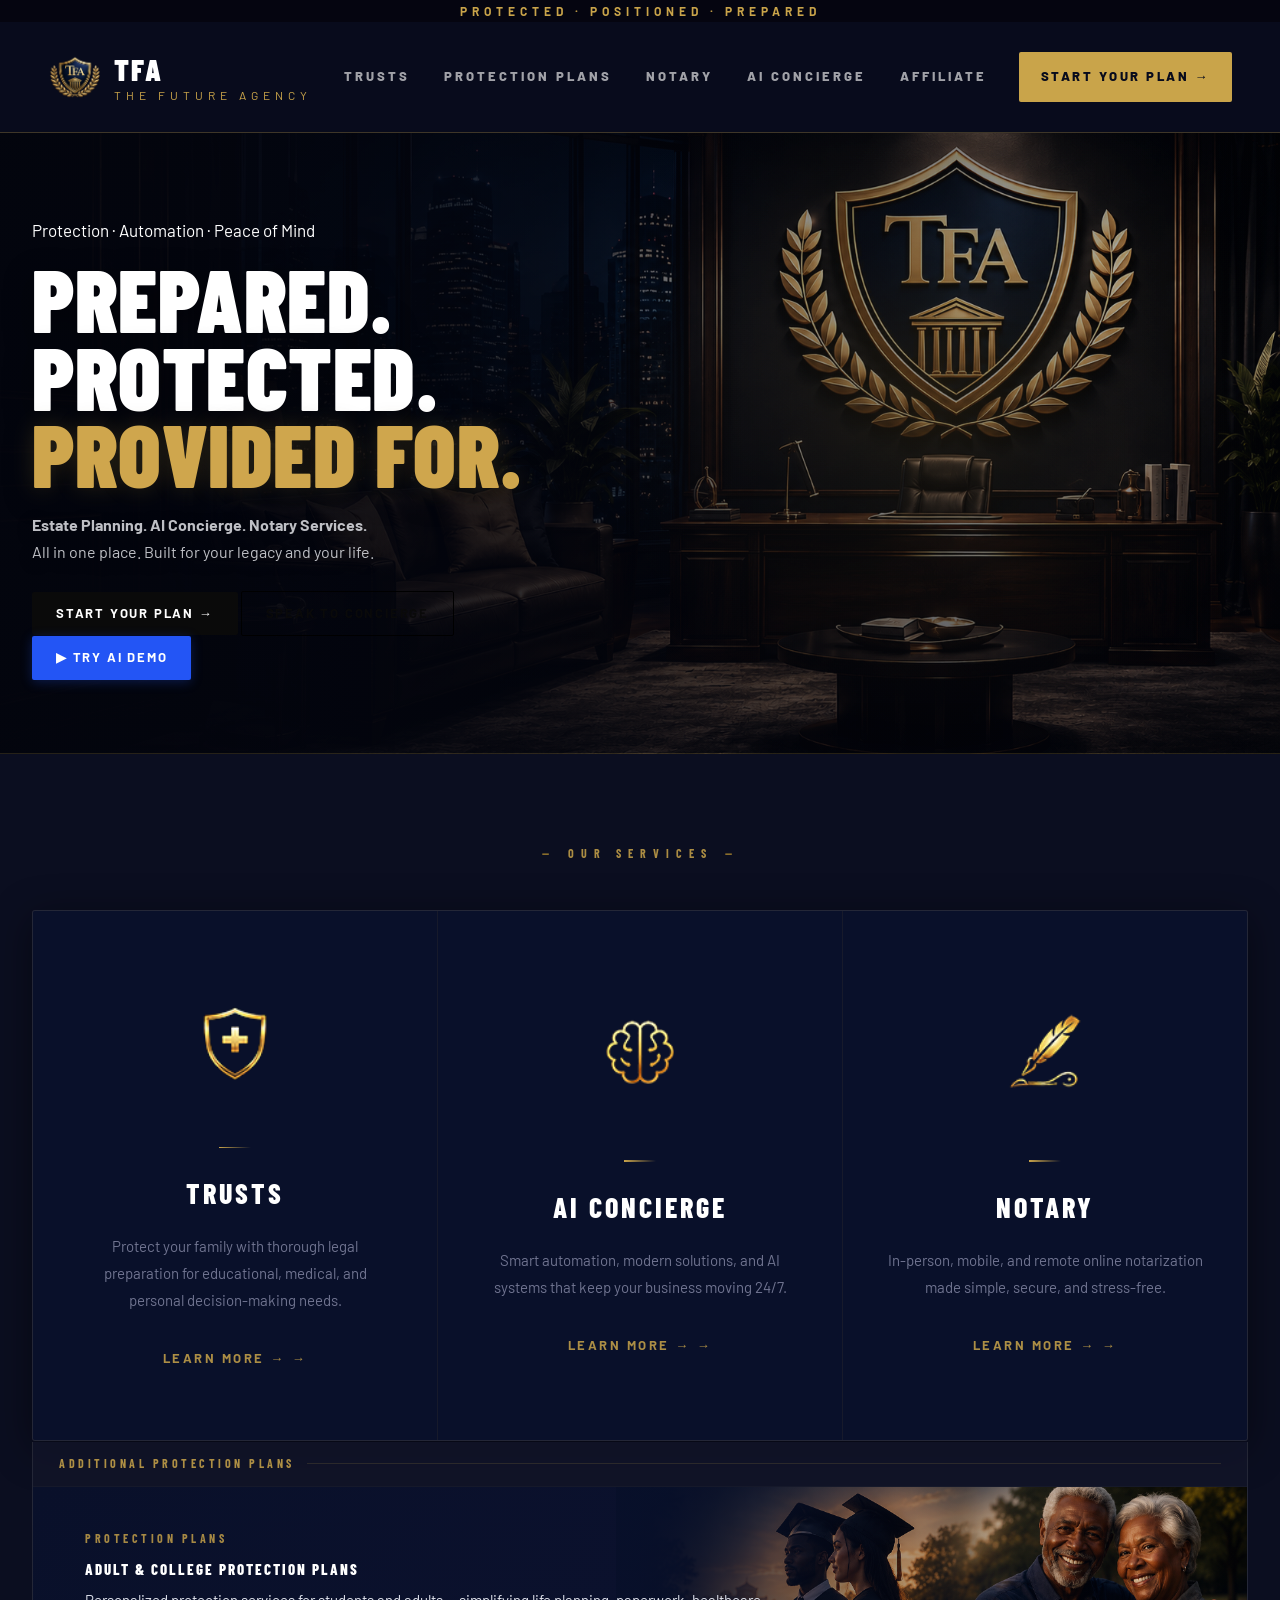
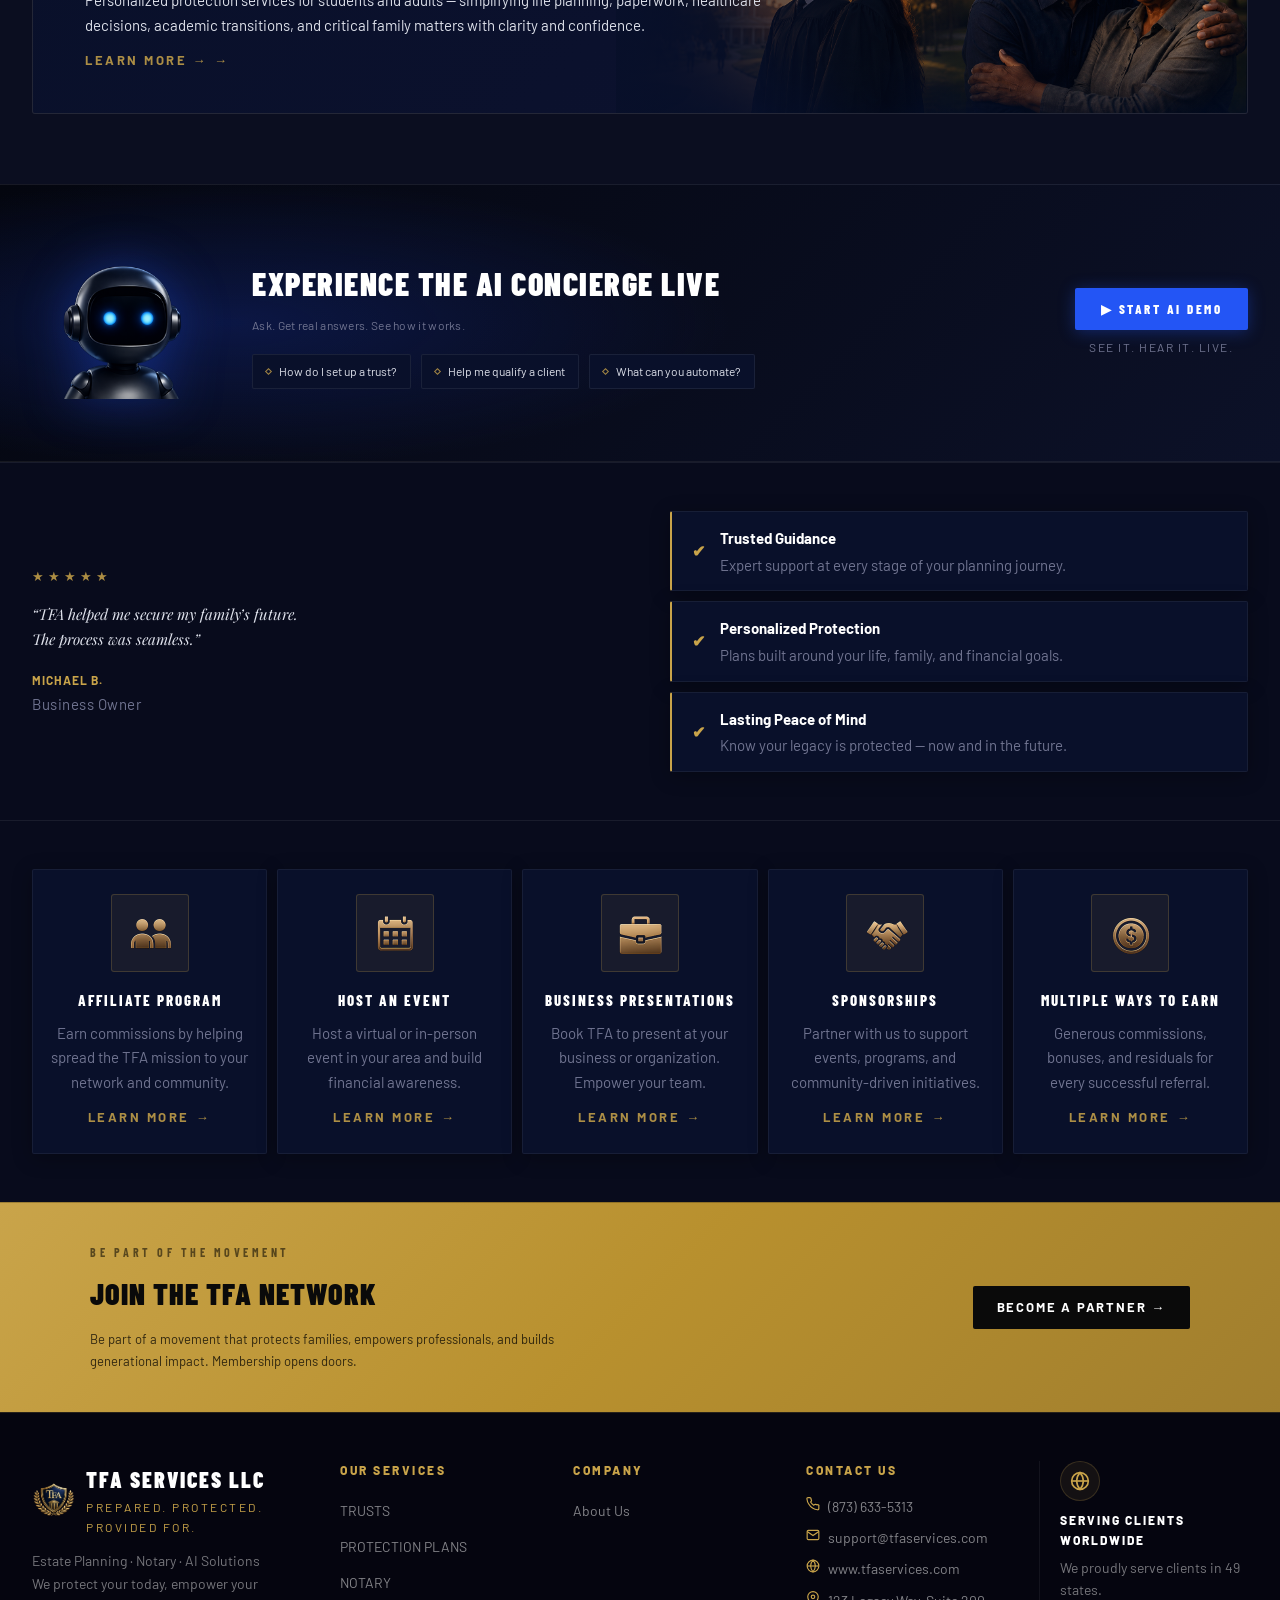
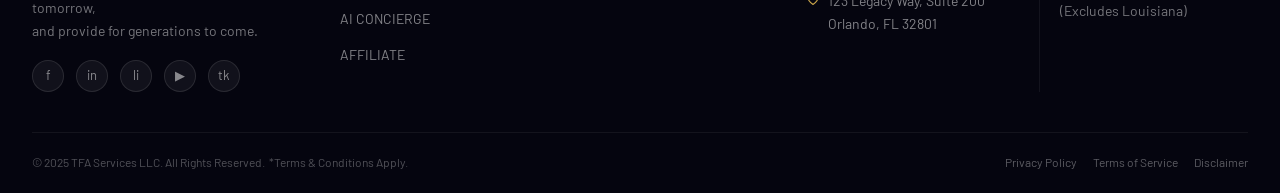
==== commit a5129c1f: "Update" ====
--- a/index.html
+++ b/index.html
@@ -31,6 +31,13 @@
         <span class="tfa-brand-sub">THE FUTURE AGENCY</span>
       </div>
     </a>
+
+    <input type="checkbox" id="tfa-nav-toggle" class="tfa-nav-toggle-input" aria-hidden="true">
+    <label for="tfa-nav-toggle" class="tfa-nav-toggle" aria-label="Toggle navigation menu" role="button">
+      <span></span>
+      <span></span>
+      <span></span>
+    </label>
 
     <nav class="tfa-menu">
       <a href="trusts.html">TRUSTS</a>
@@ -49,7 +56,8 @@
      HERO
 ════════════════════════════════════════════════ -->
 <section class="hero">
-  <div class="hero-bg-img"></div>
+  <div class="hero-bg"></div>
+  <div class="hero-overlay"></div>
   <div class="hero-inner">
 
     <!-- Left: copy -->
@@ -76,24 +84,6 @@
 
 
 <!-- ═══════════════════════════════════════════════
-     TRUSTED LOGOS BAR
-════════════════════════════════════════════════ -->
-<div class="trust-bar">
-  <div class="trust-bar-inner">
-    <div class="trust-bar-label">Trusted by Leaders, Families, and Businesses</div>
-    <div class="trust-logos">
-      <span class="trust-logo forbes">Forbes</span>
-      <span class="trust-logo entrepreneur">Entrepreneur</span>
-      <span class="trust-logo inc">Inc.</span>
-      <span class="trust-logo google">Google</span>
-      <span class="trust-logo stripe">stripe</span>
-      <span class="trust-logo featured">&#9733; Featured</span>
-    </div>
-  </div>
-</div>
-
-
-<!-- ═══════════════════════════════════════════════
      OUR SERVICES
 ════════════════════════════════════════════════ -->
 <section class="services">
@@ -112,7 +102,7 @@
         <div class="divider-gold"></div>
         <h3>Trusts</h3>
         <p>
-          Protect your family with trusted legal preparation for educational, medical, and personal decision-making needs.
+          Protect your family with thorough legal preparation for educational, medical, and personal decision-making needs.
         </p>
         <a href="trusts.html" class="learn-more">Learn More &rarr;</a>
       </div>
@@ -258,97 +248,6 @@
       </div>
     </div>
 
-  </div>
-</section>
-
-
-<!-- ═══════════════════════════════════════════════
-     REP YOUR LEGACY — MERCH
-════════════════════════════════════════════════ -->
-<section class="merch">
-  <div class="merch-inner">
-
-    <div class="merch-header">
-      <div>
-        <h2>Rep Your Legacy &middot; Wear the Purpose.</h2>
-        <h3>Shop Exclusive TFA Apparel &amp; Accessories</h3>
-      </div>
-      <a href="#" class="btn btn-gold btn-sm">Shop TFA Collection &rarr;</a>
-    </div>
-
-    <div class="merch-grid">
-
-      <div class="merch-card">
-        <div class="merch-img">
-          <picture>
-            <source srcset="assets/images/hat1.webp" type="image/webp">
-            <img src="assets/images/hat1.jpg" alt="TFA Crest Hat">
-          </picture>
-        </div>
-        <div class="merch-info">
-          <div class="name">TFA Crest Hat</div>
-          <div class="price">$29.99</div>
-          <a href="#" class="view-link">View Details</a>
-        </div>
-      </div>
-
-      <div class="merch-card">
-        <div class="merch-img">
-          <picture>
-            <source srcset="assets/images/hat2.webp" type="image/webp">
-            <img src="assets/images/hat2.jpg" alt="TFA Classic Hat">
-          </picture>
-        </div>
-        <div class="merch-info">
-          <div class="name">TFA Classic Hat</div>
-          <div class="price">$25.99</div>
-          <a href="#" class="view-link">View Details</a>
-        </div>
-      </div>
-
-      <div class="merch-card">
-        <div class="merch-img">
-          <picture>
-            <source srcset="assets/images/tfashirt1.webp" type="image/webp">
-            <img src="assets/images/tfashirt1.jpg" alt="Crest T-Shirt">
-          </picture>
-        </div>
-        <div class="merch-info">
-          <div class="name">Crest T-Shirt</div>
-          <div class="price">$34.99</div>
-          <a href="#" class="view-link">View Details</a>
-        </div>
-      </div>
-
-      <div class="merch-card">
-        <div class="merch-img">
-          <picture>
-            <source srcset="assets/images/tfashirt2.webp" type="image/webp">
-            <img src="assets/images/tfashirt2.jpg" alt="Signature T-Shirt">
-          </picture>
-        </div>
-        <div class="merch-info">
-          <div class="name">Signature T-Shirt</div>
-          <div class="price">$34.99</div>
-          <a href="#" class="view-link">View Details</a>
-        </div>
-      </div>
-
-      <div class="merch-card">
-        <div class="merch-img">
-          <picture>
-            <source srcset="assets/images/hoodie.webp" type="image/webp">
-            <img src="assets/images/hoodie.jpg" alt="TFA Hoodie">
-          </picture>
-        </div>
-        <div class="merch-info">
-          <div class="name">TFA Hoodie</div>
-          <div class="price">$54.99</div>
-          <a href="#" class="view-link">View Details</a>
-        </div>
-      </div>
-
-    </div>
   </div>
 </section>
 
--- a/styles.css
+++ b/styles.css
@@ -205,14 +205,14 @@
 }
 .concierge-badge .info { line-height: 1.2; }
 .concierge-badge .info .label {
-  font-size: 9px;
+  font-size: 12px;
   font-weight: 700;
   letter-spacing: 1.5px;
   text-transform: uppercase;
   color: var(--gold);
 }
 .concierge-badge .info .status {
-  font-size: 9px;
+  font-size: 12px;
   color: #4ade80;
   display: flex;
   align-items: center;
@@ -247,7 +247,7 @@
       rgba(2, 3, 10, 0.08) 22%,
       rgba(2, 3, 10, 0.55) 100%
     ),
-    url("assets/images/hero.jpg") right center / cover no-repeat;
+    url("assets/images/header.webp") center center / cover no-repeat;
   border-bottom: 1px solid rgba(201, 164, 74, 0.18);
 }
 
@@ -387,7 +387,7 @@
   letter-spacing: .5px;
 }
 .concierge-card-header .hinfo .title {
-  font-size: 9px;
+  font-size: 12px;
   color: var(--gold);
   letter-spacing: 1.5px;
   text-transform: uppercase;
@@ -451,13 +451,13 @@
   display: block;
 }
 .chat-action-item .text {
-  font-size: 11.5px;
+  font-size: 13px;
   color: var(--off-white);
   font-weight: 500;
 }
 .chat-action-item .text .chat-sub {
   display: block;
-  font-size: 10px;
+  font-size: 12px;
   color: var(--muted);
 }
 
@@ -476,7 +476,7 @@
   border: none;
   outline: none;
   color: var(--muted);
-  font-size: 11.5px;
+  font-size: 13px;
   flex: 1;
   font-family: var(--font-body);
 }
@@ -491,52 +491,9 @@
   justify-content: center;
   cursor: pointer;
   color: #000;
-  font-size: 10px;
+  font-size: 12px;
   font-weight: 700;
 }
-
-/* ── TRUST LOGOS BAR ──────────────────────────────────────── */
-.trust-bar {
-  background: var(--navy-2);
-  border-top: 1px solid var(--border-dim);
-  border-bottom: 1px solid var(--border-dim);
-  padding: 18px 32px;
-}
-.trust-bar-inner {
-  max-width: 1280px;
-  margin: 0 auto;
-  text-align: center;
-}
-.trust-bar-label {
-  font-size: 8.5px;
-  font-weight: 700;
-  letter-spacing: 3.5px;
-  text-transform: uppercase;
-  color: rgba(112,116,144,0.7);
-  margin-bottom: 14px;
-}
-.trust-logos {
-  display: flex;
-  align-items: center;
-  justify-content: center;
-  gap: 36px;
-  flex-wrap: wrap;
-}
-.trust-logo {
-  font-family: var(--font-serif);
-  font-size: 16px;
-  font-weight: 700;
-  color: rgba(255,255,255,0.5);
-  letter-spacing: 1px;
-  transition: color .2s;
-}
-.trust-logo:hover { color: rgba(255,255,255,0.8); }
-.trust-logo.forbes       { font-style: italic; font-size: 18px; }
-.trust-logo.entrepreneur { font-family: var(--font-head); font-size: 13px; letter-spacing: 2px; text-transform: uppercase; }
-.trust-logo.inc          { font-size: 22px; font-weight: 900; font-style: italic; color: rgba(255,80,80,0.5); }
-.trust-logo.google       { font-family: var(--font-body); font-weight: 500; color: rgba(255,255,255,0.4); letter-spacing: .5px; }
-.trust-logo.stripe       { font-family: var(--font-body); font-weight: 700; letter-spacing: 1px; color: rgba(150,150,255,0.5); }
-.trust-logo.featured     { font-size: 10px; letter-spacing: 2px; text-transform: uppercase; color: rgba(255,255,255,0.35); }
 
 /* ── OUR SERVICES ─────────────────────────────────────────── */
 .services {
@@ -550,7 +507,7 @@
 
 .section-heading {
   font-family: var(--font-head);
-  font-size: 11px;
+  font-size: 13px;
   font-weight: 700;
   letter-spacing: 4.5px;
   text-transform: uppercase;
@@ -670,7 +627,7 @@
   background: var(--navy-4);
   padding: 12px 26px;
   font-family: var(--font-head);
-  font-size: 10px;
+  font-size: 12px;
   font-weight: 700;
   letter-spacing: 3.5px;
   text-transform: uppercase;
@@ -861,7 +818,7 @@
 .btn-demo:hover { background: var(--blue-dark); box-shadow: 0 4px 24px rgba(35,85,245,0.45); }
 
 .btn-demo-sub {
-  font-size: 9px;
+  font-size: 12px;
   color: var(--muted);
   letter-spacing: 1.5px;
   text-transform: uppercase;
@@ -913,7 +870,7 @@
   letter-spacing: .5px;
   color: var(--muted);
   text-transform: none;
-  font-size: 11px;
+  font-size: 13px;
   margin-top: 2px;
 }
 
@@ -958,127 +915,6 @@
 }
 .trust-feature .text p { font-size: 12px; color: var(--muted); line-height: 1.5; }
 
-/* ── MERCH / REP YOUR LEGACY ──────────────────────────────── */
-.merch {
-  background: var(--navy-3);
-  padding: 48px 32px;
-  border-top: 1px solid var(--border-dim);
-}
-.merch-inner { max-width: 1280px; margin: 0 auto; }
-
-.merch-header {
-  display: flex;
-  align-items: flex-end;
-  justify-content: space-between;
-  margin-bottom: 28px;
-  flex-wrap: wrap;
-  gap: 16px;
-}
-.merch-header h2 {
-  font-family: var(--font-head);
-  font-size: 9.5px;
-  font-weight: 700;
-  letter-spacing: 3.5px;
-  text-transform: uppercase;
-  color: var(--muted);
-  margin-bottom: 5px;
-  opacity: .75;
-}
-.merch-header h2 + h3 {
-  font-family: var(--font-head);
-  font-size: 26px;
-  font-weight: 900;
-  text-transform: uppercase;
-  letter-spacing: 1.5px;
-  color: var(--white);
-}
-
-.merch-grid {
-  display: grid;
-  grid-template-columns: repeat(5, 1fr);
-  gap: 10px;
-}
-
-.merch-card {
-  background: var(--card);
-  border: 1px solid rgba(255,255,255,0.06);
-  border-radius: 2px;
-  overflow: hidden;
-  transition: border-color .2s, transform .2s, box-shadow .2s;
-  box-shadow: 0 4px 20px rgba(0,0,0,0.35);
-}
-.merch-card:hover {
-  border-color: var(--border);
-  transform: translateY(-2px);
-  box-shadow: 0 8px 32px rgba(0,0,0,0.5);
-}
-
-.merch-img {
-  aspect-ratio: 1;
-  display: flex;
-  align-items: center;
-  justify-content: center;
-  background: linear-gradient(160deg, #0c1128 0%, #070914 100%);
-  padding: 20px;
-  border-bottom: 1px solid rgba(255,255,255,0.05);
-  position: relative;
-  overflow: hidden;
-}
-
-.merch-img::before,
-.merch-img::after {
-  content: none;
-}
-
-.merch-img picture,
-.merch-img img {
-  display: block;
-  width: 100%;
-  height: 100%;
-}
-
-.merch-img img {
-  object-fit: contain;
-}
-
-/* Variant for product 4 (shield tee) */
-.merch-img-lg {
-  flex-direction: column;
-}
-.merch-img-label {
-  font-size: 8.5px;
-  color: rgba(112,116,144,0.6);
-  font-family: var(--font-head);
-  letter-spacing: 1.5px;
-  display: none; /* de-emphasized, label was emoji-dependent */
-}
-
-.merch-info { padding: 13px 13px; }
-.merch-info .name {
-  font-family: var(--font-head);
-  font-size: 12px;
-  font-weight: 700;
-  letter-spacing: 1.8px;
-  text-transform: uppercase;
-  color: var(--off-white);
-  margin-bottom: 4px;
-}
-.merch-info .price {
-  font-size: 14px;
-  font-weight: 700;
-  color: var(--gold);
-  margin-bottom: 8px;
-}
-.merch-info .view-link {
-  font-size: 10px;
-  font-weight: 700;
-  letter-spacing: 1.5px;
-  text-transform: uppercase;
-  color: var(--muted);
-  transition: color .2s;
-}
-.merch-info .view-link:hover { color: var(--gold); }
-
 /* ── PARTNER WITH US ──────────────────────────────────────── */
 .partner {
   background: var(--navy-2);
@@ -1089,7 +925,7 @@
 
 .partner-head { text-align: center; margin-bottom: 30px; }
 .partner-head .eyebrow {
-  font-size: 8.5px;
+  font-size: 12px;
   font-weight: 700;
   letter-spacing: 3.5px;
   text-transform: uppercase;
@@ -1246,7 +1082,7 @@
 .footer-logo { margin-bottom: 10px; }
 
 .footer-brand .tagline {
-  font-size: 11.5px;
+  font-size: 13px;
   color: var(--muted);
   line-height: 1.7;
   margin-top: 14px;
@@ -1261,7 +1097,7 @@
 
 .footer-col h4 {
   font-family: var(--font-head);
-  font-size: 11px;
+  font-size: 13px;
   font-weight: 700;
   letter-spacing: 2.5px;
   text-transform: uppercase;
@@ -1281,7 +1117,7 @@
   display: flex;
   align-items: center;
   justify-content: space-between;
-  font-size: 11px;
+  font-size: 13px;
   color: var(--muted);
   flex-wrap: wrap;
   gap: 10px;
@@ -1354,10 +1190,8 @@
   .concierge-card { display: none; }
   .services-grid { grid-template-columns: 1fr; }
   .protection-row { grid-template-columns: 1fr; }
-  .merch-grid { grid-template-columns: repeat(3, 1fr); }
   .partner-grid { grid-template-columns: repeat(2, 1fr); }
   .footer-links { grid-template-columns: repeat(2, 1fr); }
-  nav ul { display: none; }
   .testimonial-inner { grid-template-columns: 1fr; }
 }
 /* =========================================
@@ -1380,7 +1214,7 @@
   background: var(--navy-4);
   padding: 12px 26px;
   font-family: var(--font-head);
-  font-size: 10px;
+  font-size: 12px;
   font-weight: 700;
   letter-spacing: 3.5px;
   text-transform: uppercase;
@@ -1547,7 +1381,7 @@
 /* Eyebrow label above the title */
 .protection-eyebrow {
   font-family: var(--font-head);
-  font-size: 9px;
+  font-size: 12px;
   font-weight: 700;
   letter-spacing: 3.5px;
   text-transform: uppercase;
@@ -1817,7 +1651,7 @@
 
 .trusts-hero-tag {
   font-family: var(--font-head);
-  font-size: 10px;
+  font-size: 12px;
   font-weight: 700;
   letter-spacing: 3px;
   text-transform: uppercase;
@@ -2195,7 +2029,7 @@
 
 .trusts-receive-tag {
   font-family: var(--font-head);
-  font-size: 9px;
+  font-size: 12px;
   font-weight: 700;
   letter-spacing: 2.5px;
   text-transform: uppercase;
@@ -2247,7 +2081,7 @@
   align-items: center;
   gap: 9px;
   font-family: var(--font-head);
-  font-size: 10px;
+  font-size: 12px;
   font-weight: 700;
   letter-spacing: 1.8px;
   text-transform: uppercase;
@@ -2317,7 +2151,7 @@
   background: linear-gradient(135deg, #d4a843 0%, #b8902e 100%);
   color: #000;
   font-family: var(--font-head);
-  font-size: 9px;
+  font-size: 12px;
   font-weight: 900;
   letter-spacing: 2px;
   text-transform: uppercase;
@@ -2327,7 +2161,7 @@
 
 .trusts-plan-label {
   font-family: var(--font-head);
-  font-size: 10px;
+  font-size: 12px;
   font-weight: 700;
   letter-spacing: 3px;
   text-transform: uppercase;
@@ -2362,7 +2196,7 @@
 
 .trusts-plan-period {
   font-family: var(--font-head);
-  font-size: 11px;
+  font-size: 13px;
   font-weight: 700;
   letter-spacing: 2px;
   text-transform: uppercase;
@@ -2561,7 +2395,7 @@
     rgba(9, 16, 42, 0.0) 100%
   );
   font-family: var(--font-head);
-  font-size: 11px;
+  font-size: 13px;
   font-weight: 700;
   letter-spacing: 1.5px;
   text-transform: uppercase;
@@ -2616,7 +2450,7 @@
 
 .trusts-concierge-eyebrow {
   font-family: var(--font-head);
-  font-size: 10px;
+  font-size: 12px;
   font-weight: 700;
   letter-spacing: 3px;
   text-transform: uppercase;
@@ -2659,7 +2493,7 @@
 }
 
 .trusts-concierge-note {
-  font-size: 10px;
+  font-size: 12px;
   color: var(--muted);
   letter-spacing: 0.5px;
   text-transform: uppercase;
@@ -2879,7 +2713,7 @@
 
 .trusts-final-cta-brand-tag {
   font-family: var(--font-head);
-  font-size: 9px;
+  font-size: 12px;
   font-weight: 700;
   letter-spacing: 2px;
   text-transform: uppercase;
@@ -3332,6 +3166,9 @@
   padding-top: 24px;
 }
 
+/* ════════════════════════════════════════════════════════════
+   UNIFIED HEADER / NAV (shared by every page)
+════════════════════════════════════════════════════════════ */
 .tfa-main-header {
   background: #080b1c;
   border-bottom: 1px solid rgba(201, 164, 74, 0.28);
@@ -3341,33 +3178,38 @@
 }
 
 .tfa-top-strip {
-  height: 16px;
+  height: 22px;
   background: #050510;
   color: #c9a44a;
-  font-size: 9px;
+  font-size: 12px;
   font-weight: 700;
-  letter-spacing: 6px;
+  letter-spacing: 5px;
   text-align: center;
-  line-height: 16px;
+  line-height: 22px;
 }
 
 .tfa-nav {
-  height: 134px;
+  height: 110px;
   display: flex;
   align-items: center;
   justify-content: space-between;
-  padding: 0 64px;
+  padding: 0 48px;
   background: #080b1c;
+  gap: 24px;
+  max-width: 1480px;
+  margin: 0 auto;
+  position: relative;
 }
 
 .tfa-brand {
   display: flex;
   align-items: center;
-  gap: 16px;
+  gap: 14px;
+  flex-shrink: 0;
 }
 
 .tfa-brand-logo {
-  width: 58px;
+  width: 52px;
   height: auto;
 }
 
@@ -3379,62 +3221,304 @@
 
 .tfa-brand-name {
   font-family: var(--font-head);
-  font-size: 36px;
+  font-size: 30px;
   font-weight: 900;
   letter-spacing: 2px;
   color: #fff;
 }
 
 .tfa-brand-sub {
-  font-size: 9px;
-  letter-spacing: 6px;
+  font-size: 12px;
+  letter-spacing: 5px;
   color: #c9a44a;
-  margin-top: 6px;
+  margin-top: 5px;
 }
 
 .tfa-menu {
   display: flex;
   align-items: center;
-  gap: 42px;
+  gap: 34px;
+  flex-wrap: wrap;
+  justify-content: center;
 }
 
 .tfa-menu a {
   font-size: 13px;
   font-weight: 800;
-  letter-spacing: 4px;
-  color: rgba(255,255,255,0.58);
+  letter-spacing: 3px;
+  color: rgba(255,255,255,0.62);
   transition: color 0.2s ease;
-}
-
-.tfa-menu a:hover {
-  color: #fff;
-}
-
-.tfa-start-btn {
-  background: #050505;
-  color: #fff;
-  padding: 28px 36px;
-  font-size: 14px;
-  font-weight: 900;
-  letter-spacing: 3px;
   white-space: nowrap;
 }
 
-@media (max-width: 1000px) {
+.tfa-menu a:hover { color: #fff; }
+.tfa-menu a.active { color: #c9a44a; }
+
+/* Shared CTA — unified visual across pages */
+.tfa-start-btn,
+.trust-nav-cta {
+  display: inline-flex;
+  align-items: center;
+  gap: 8px;
+  background: #c9a44a;
+  color: #080b1c;
+  padding: 14px 22px;
+  font-size: 13px;
+  font-weight: 800;
+  letter-spacing: 2.5px;
+  text-transform: uppercase;
+  border-radius: 2px;
+  text-decoration: none;
+  white-space: nowrap;
+  transition: background 0.2s, color 0.2s;
+  flex-shrink: 0;
+}
+
+.tfa-start-btn:hover,
+.trust-nav-cta:hover {
+  background: #dfc07a;
+  color: #050510;
+}
+
+/* ── HAMBURGER (CSS-only checkbox toggle) ──────────────────── */
+.tfa-nav-toggle-input {
+  display: none;
+}
+
+.tfa-nav-toggle {
+  display: none;
+  width: 38px;
+  height: 38px;
+  flex-direction: column;
+  justify-content: center;
+  align-items: center;
+  gap: 5px;
+  cursor: pointer;
+  background: transparent;
+  border: 1px solid rgba(201, 164, 74, 0.35);
+  border-radius: 3px;
+  padding: 0;
+  flex-shrink: 0;
+  transition: border-color 0.2s, background 0.2s;
+}
+
+.tfa-nav-toggle:hover {
+  border-color: var(--gold);
+  background: rgba(201, 164, 74, 0.06);
+}
+
+.tfa-nav-toggle span {
+  display: block;
+  width: 18px;
+  height: 2px;
+  background: var(--gold);
+  border-radius: 1px;
+  transition: transform 0.25s, opacity 0.2s;
+}
+
+/* Animated X when checked */
+.tfa-nav-toggle-input:checked + .tfa-nav-toggle span:nth-child(1) {
+  transform: translateY(7px) rotate(45deg);
+}
+.tfa-nav-toggle-input:checked + .tfa-nav-toggle span:nth-child(2) {
+  opacity: 0;
+}
+.tfa-nav-toggle-input:checked + .tfa-nav-toggle span:nth-child(3) {
+  transform: translateY(-7px) rotate(-45deg);
+}
+
+/* ── TABLET / MOBILE NAV ───────────────────────────────────── */
+@media (max-width: 1100px) {
   .tfa-nav {
     height: auto;
-    padding: 24px;
+    padding: 18px 24px;
+    flex-wrap: wrap;
+  }
+
+  .tfa-nav-toggle { display: inline-flex; }
+
+  /* Hide nav + CTA by default on mobile */
+  .tfa-menu,
+  .tfa-start-btn,
+  .trust-nav-cta {
+    display: none;
+    width: 100%;
+    order: 4;
+  }
+
+  /* Show them when the toggle is checked */
+  .tfa-nav-toggle-input:checked ~ .tfa-menu {
+    display: flex;
     flex-direction: column;
-    gap: 24px;
-  }
-
-  .tfa-menu {
-    flex-wrap: wrap;
+    align-items: stretch;
+    gap: 0;
+    margin-top: 18px;
+    padding-top: 14px;
+    border-top: 1px solid rgba(201, 164, 74, 0.18);
+  }
+
+  .tfa-nav-toggle-input:checked ~ .tfa-menu a {
+    padding: 14px 4px;
+    border-bottom: 1px solid rgba(255, 255, 255, 0.05);
+    font-size: 14px;
+  }
+
+  .tfa-nav-toggle-input:checked ~ .tfa-start-btn,
+  .tfa-nav-toggle-input:checked ~ .trust-nav-cta {
+    display: inline-flex;
+    margin-top: 14px;
     justify-content: center;
-    gap: 20px;
-  }
-}
-/* ACTIVE NAV LINK */
-.tfa-menu a.active {
-  color: #c9a44a;
-}+    text-align: center;
+  }
+}
+
+@media (max-width: 640px) {
+  .tfa-nav { padding: 16px 18px; }
+  .tfa-brand-logo { width: 44px; }
+  .tfa-brand-name { font-size: 26px; }
+  .tfa-brand-sub { font-size: 13px; letter-spacing: 4px; }
+  .tfa-top-strip { font-size: 13px; letter-spacing: 4px; }
+}
+
+/* ════════════════════════════════════════════════════════════
+   TYPOGRAPHY & READABILITY OVERRIDES
+   Sets minimum readable sizes across the site. Site-wide, with
+   lower-specificity rules so page-specific styles still win when
+   they need a clearly different size. The intent: nothing tiny.
+════════════════════════════════════════════════════════════ */
+
+/* Base body — desktop 17px, mobile 16px */
+body { font-size: 17px; line-height: 1.65; }
+
+@media (max-width: 640px) {
+  body { font-size: 16px; }
+}
+
+/* Service / partner / card descriptions — 15px floor */
+.service-card p,
+.protection-card .content p,
+.protection-card.image-card .content p,
+.partner-card p,
+.trust-feature .text p,
+.demo-prompt,
+.testimonial-attr span,
+.testimonial-quote {
+  font-size: 15px;
+}
+
+.partner-card h3,
+.protection-card .content h3,
+.protection-card.image-card .content h3,
+.trust-feature .text h4 {
+  font-size: 15px;
+}
+
+/* Section eyebrows / labels — 12px floor */
+.section-heading,
+.protection-label,
+.protection-eyebrow,
+.section-label,
+.partner-head .eyebrow,
+.testimonial-attr,
+.join-tfa h2,
+.btn-demo-sub,
+.ai-demo-content .sub,
+.demo-prompt,
+.concierge-badge .info .label,
+.concierge-badge .info .status,
+.concierge-card-header .hinfo .title,
+.concierge-card-header .hinfo .name {
+  font-size: 12px;
+}
+
+/* Buttons — 13px floor */
+.btn, .btn-sm, .btn-xs, .btn-demo, .learn-more {
+  font-size: 13px;
+}
+
+/* Hero subtitles — 16px floor */
+.hero-sub,
+.trusts-hero-sub,
+.trusts-section-sub,
+.trusts-upgrade-sub {
+  font-size: 16px;
+}
+
+/* Reality / receive / upgrade text — 15px floor */
+.trusts-reality-block-text p,
+.trusts-receive-card p,
+.trusts-upgrade-point-text p,
+.trusts-how-step p {
+  font-size: 15px;
+}
+
+/* Chat bubbles / input — 13px floor */
+.chat-bubble,
+.chat-input-row input,
+.chat-action-item .text,
+.chat-action-item .text .chat-sub {
+  font-size: 13px;
+}
+
+/* Plan cards — keep pricing prominent, lift small text */
+.trusts-plan-label,
+.trusts-plan-period,
+.trusts-plan-best-value {
+  font-size: 12px;
+}
+
+.trusts-plan-features li {
+  font-size: 15px;
+}
+
+/* Top strip on header */
+.tfa-top-strip { font-size: 12px; }
+
+/* Mobile-specific tightening so headers don't break */
+@media (max-width: 1100px) {
+  .hero h1 { font-size: 56px; }
+  .trusts-hero-h1 { font-size: 54px; }
+  .ai-demo-content h2 { font-size: 28px; }
+}
+
+@media (max-width: 640px) {
+  .hero h1 { font-size: 44px; }
+  .trusts-hero-h1 { font-size: 38px; }
+  .hero-actions { flex-direction: column; align-items: stretch; gap: 10px; }
+  .hero-actions .btn { width: 100%; justify-content: center; }
+
+  /* Stack ai-demo on small screens */
+  .ai-demo-inner { grid-template-columns: 1fr !important; text-align: center; gap: 24px; }
+  .robot-img { margin: 0 auto; }
+  .demo-prompts { justify-content: center; }
+  .ai-demo-cta { width: 100%; }
+
+  /* Join-TFA: stack */
+  .join-tfa-inner { flex-direction: column; text-align: center; align-items: stretch; }
+  .join-tfa-actions { justify-content: center; }
+
+  /* Partner grid */
+  .partner-grid { grid-template-columns: 1fr !important; }
+}
+
+/* Footer bumps (kept gentle — footer.css owns the layout) */
+.trust-footer-tagline,
+.trust-footer-contact-item,
+.trust-footer-col ul li a,
+.trust-footer-worldwide p {
+  font-size: 14px;
+}
+
+.trust-footer-copy,
+.trust-footer-legal a,
+.trust-footer-brand-sub,
+.trust-footer-col h4,
+.trust-footer-worldwide h4 {
+  font-size: 12px;
+}
+
+/* Ensure no element accidentally goes below 12px on labels */
+.trust-footer-brand-sub { letter-spacing: 2.5px; }
+
+/* Prevent horizontal scroll site-wide */
+html, body { overflow-x: hidden; max-width: 100%; }
--- a/footer.css
+++ b/footer.css
@@ -50,14 +50,14 @@
 }
 
 .trust-footer-brand-sub {
-  font-size: 7px;
-  letter-spacing: 3px;
+  font-size: 12px;
+  letter-spacing: 2.5px;
   color: #c9a44a;
   text-transform: uppercase;
 }
 
 .trust-footer-tagline {
-  font-size: 12px;
+  font-size: 14px;
   color: rgba(255,255,255,0.45);
   line-height: 1.65;
 }
@@ -95,7 +95,7 @@
 }
 
 .trust-footer-col h4 {
-  font-size: 11px;
+  font-size: 12px;
   font-weight: 800;
   letter-spacing: 2.5px;
   text-transform: uppercase;
@@ -112,7 +112,7 @@
 }
 
 .trust-footer-col ul li a {
-  font-size: 13px;
+  font-size: 14px;
   color: rgba(255,255,255,0.50);
   text-decoration: none;
   transition: color 0.2s;
@@ -126,7 +126,7 @@
   display: flex;
   align-items: flex-start;
   gap: 8px;
-  font-size: 12px;
+  font-size: 14px;
   color: rgba(255,255,255,0.50);
 }
 
@@ -166,7 +166,7 @@
 }
 
 .trust-footer-worldwide p {
-  font-size: 12px;
+  font-size: 14px;
   color: rgba(255,255,255,0.45);
   line-height: 1.55;
 }
@@ -181,7 +181,7 @@
 }
 
 .trust-footer-copy {
-  font-size: 11px;
+  font-size: 12px;
   color: rgba(255,255,255,0.30);
 }
 
@@ -191,7 +191,7 @@
 }
 
 .trust-footer-legal a {
-  font-size: 11px;
+  font-size: 12px;
   color: rgba(255,255,255,0.35);
   text-decoration: none;
   transition: color 0.2s;
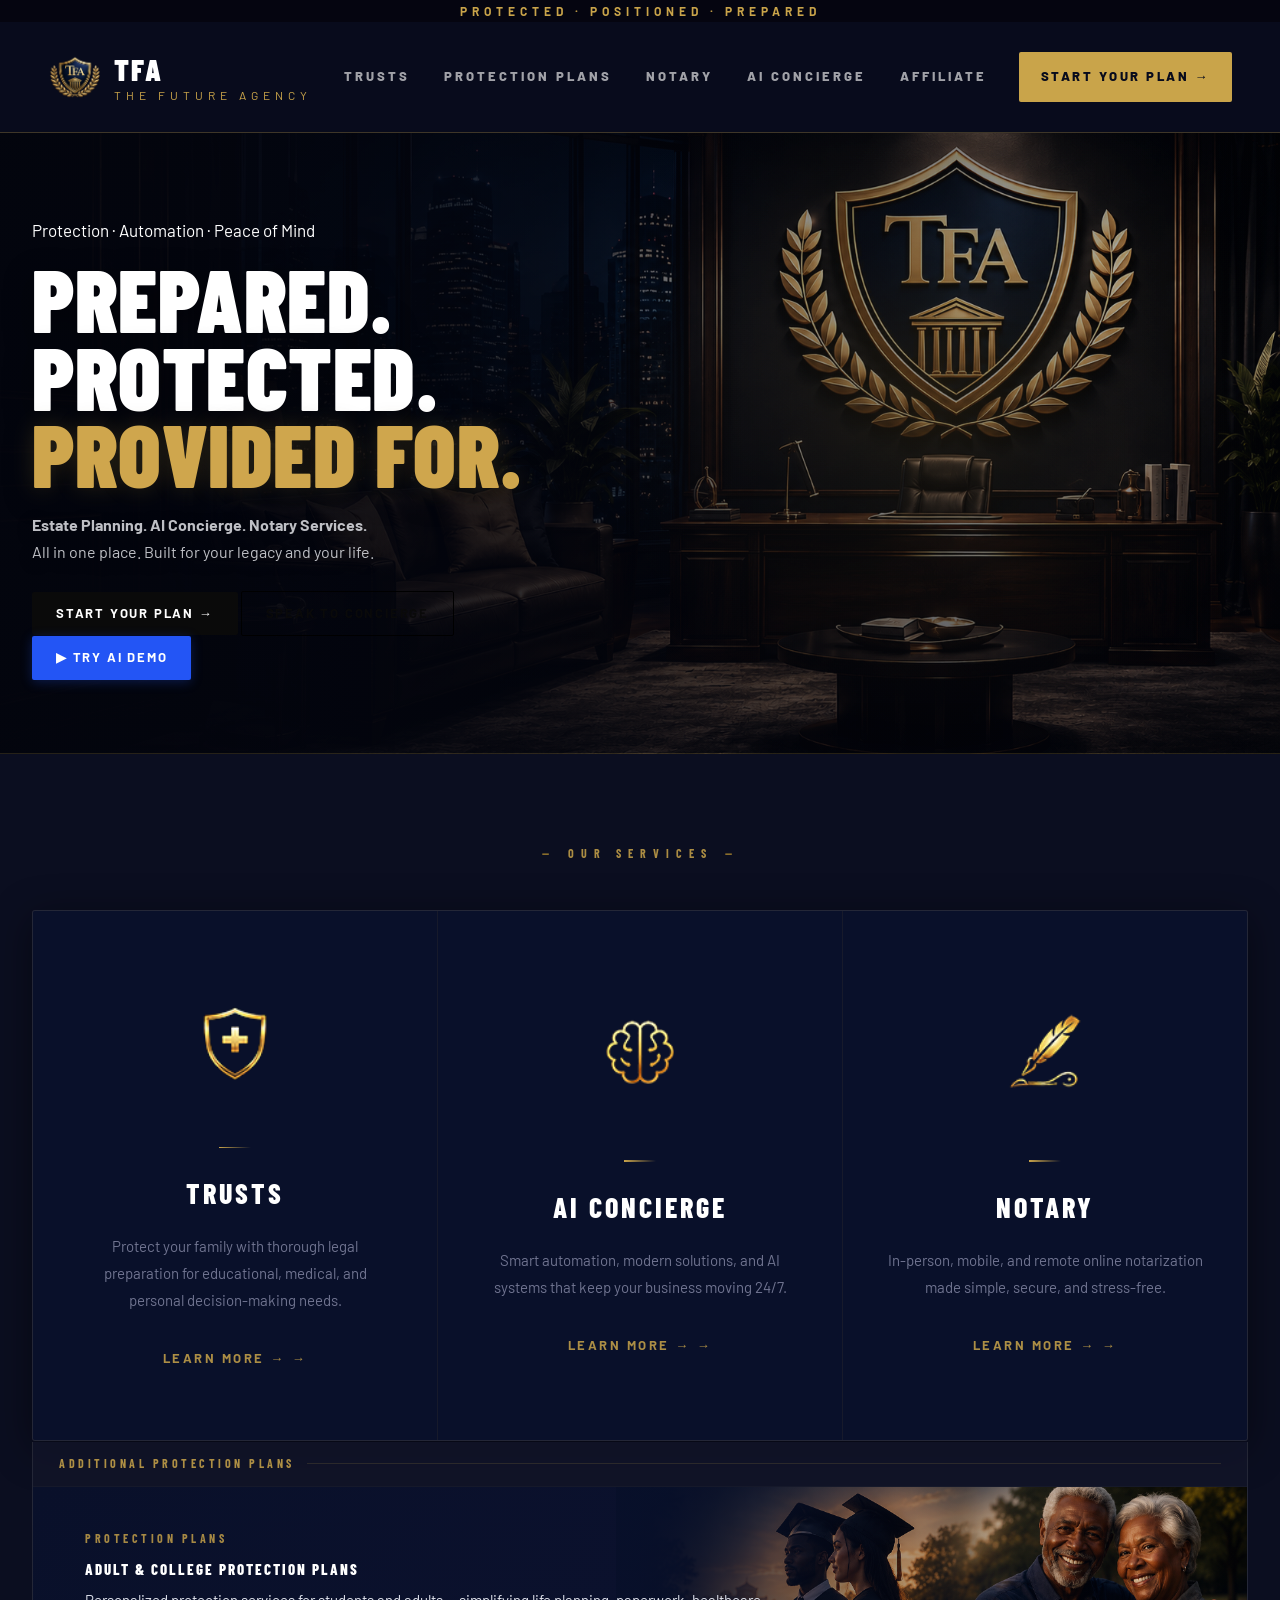
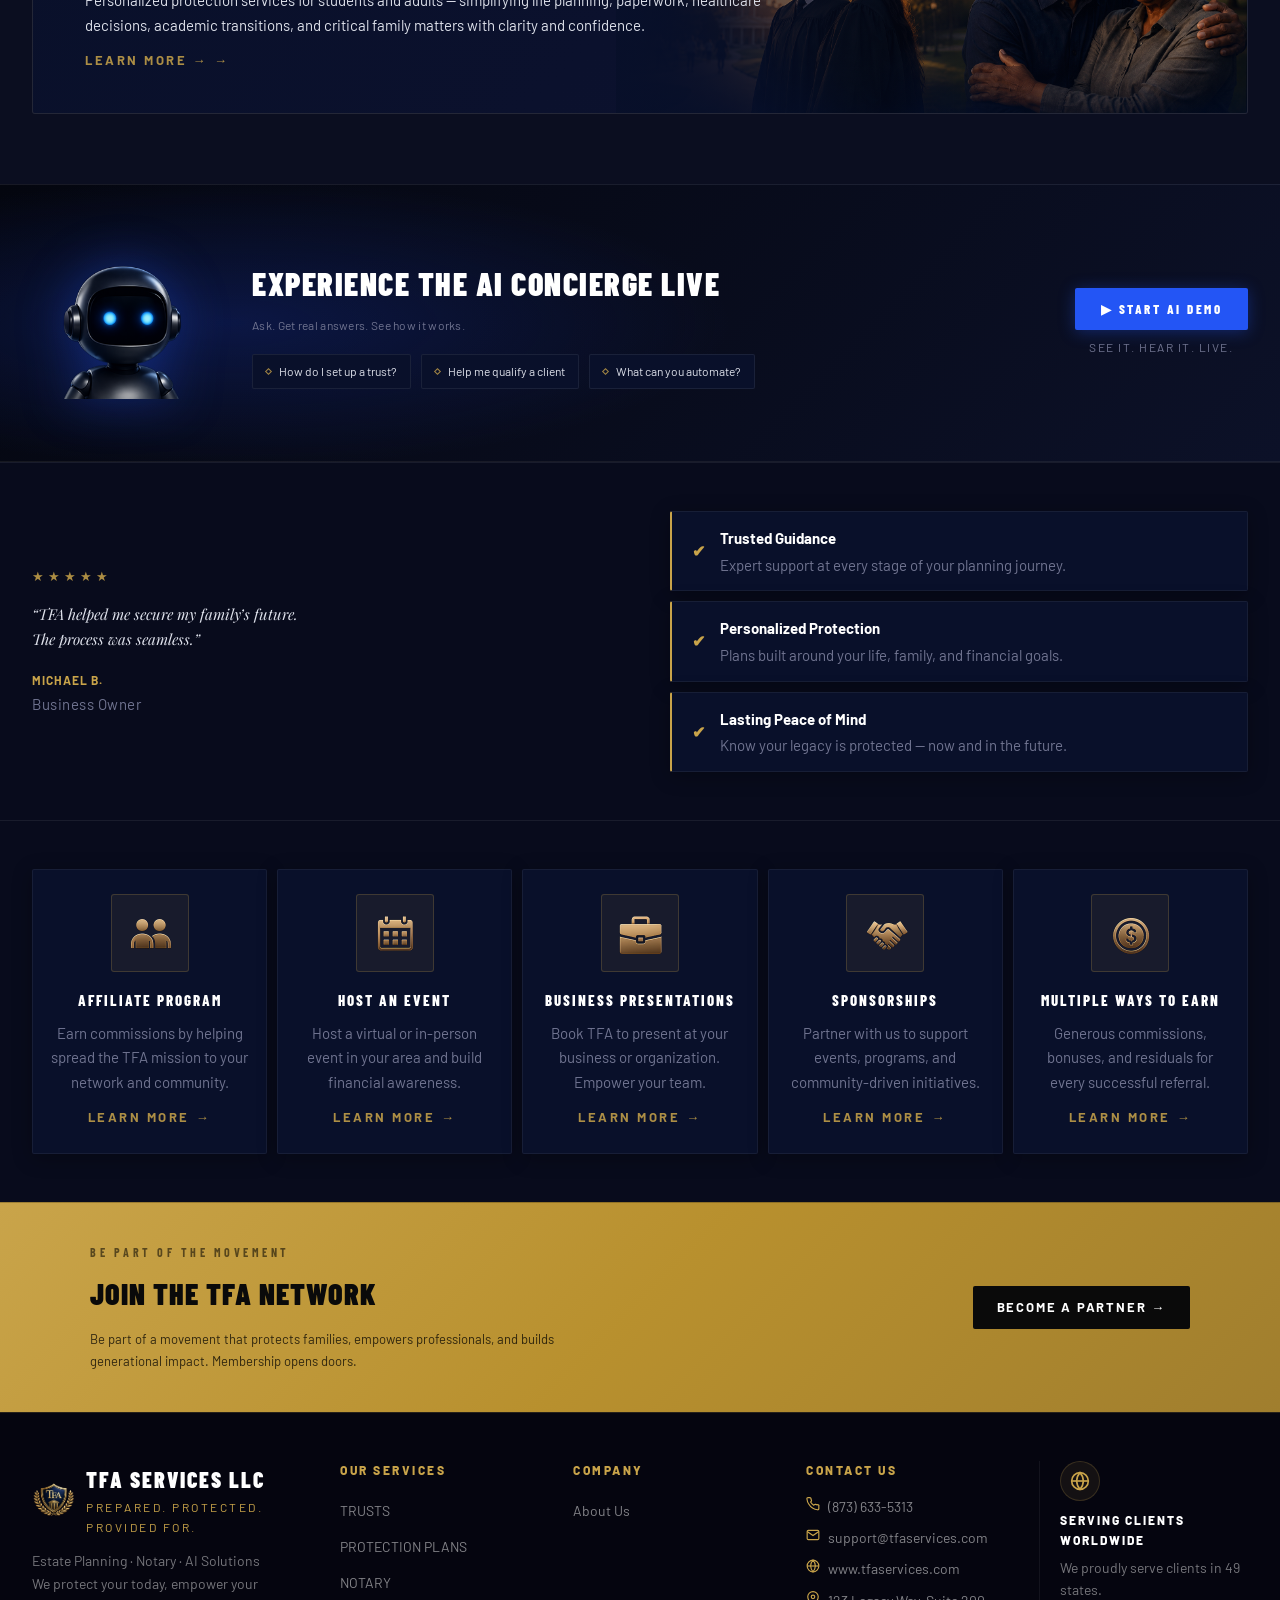
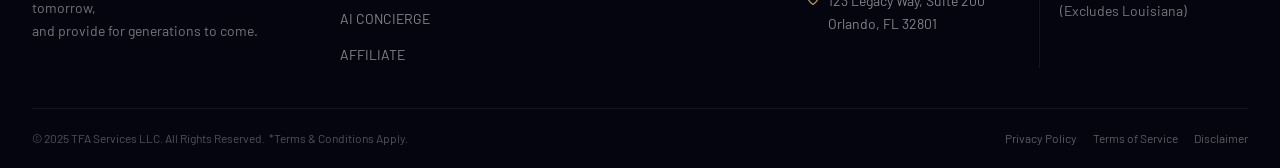
==== commit 440dc1ef: "Update" ====
--- a/index.html
+++ b/index.html
@@ -359,13 +359,7 @@
           Estate Planning &middot; Notary &middot; AI Solutions<br>
           We protect your today, empower your tomorrow,<br>and provide for generations to come.
         </p>
-        <div class="trust-footer-socials">
-          <a href="#" class="trust-footer-social" aria-label="Facebook">f</a>
-          <a href="#" class="trust-footer-social" aria-label="Instagram">in</a>
-          <a href="#" class="trust-footer-social" aria-label="LinkedIn">li</a>
-          <a href="#" class="trust-footer-social" aria-label="YouTube">&#9654;</a>
-          <a href="#" class="trust-footer-social" aria-label="TikTok">tk</a>
-        </div>
+        
       </div>
 
       <!-- Links -->
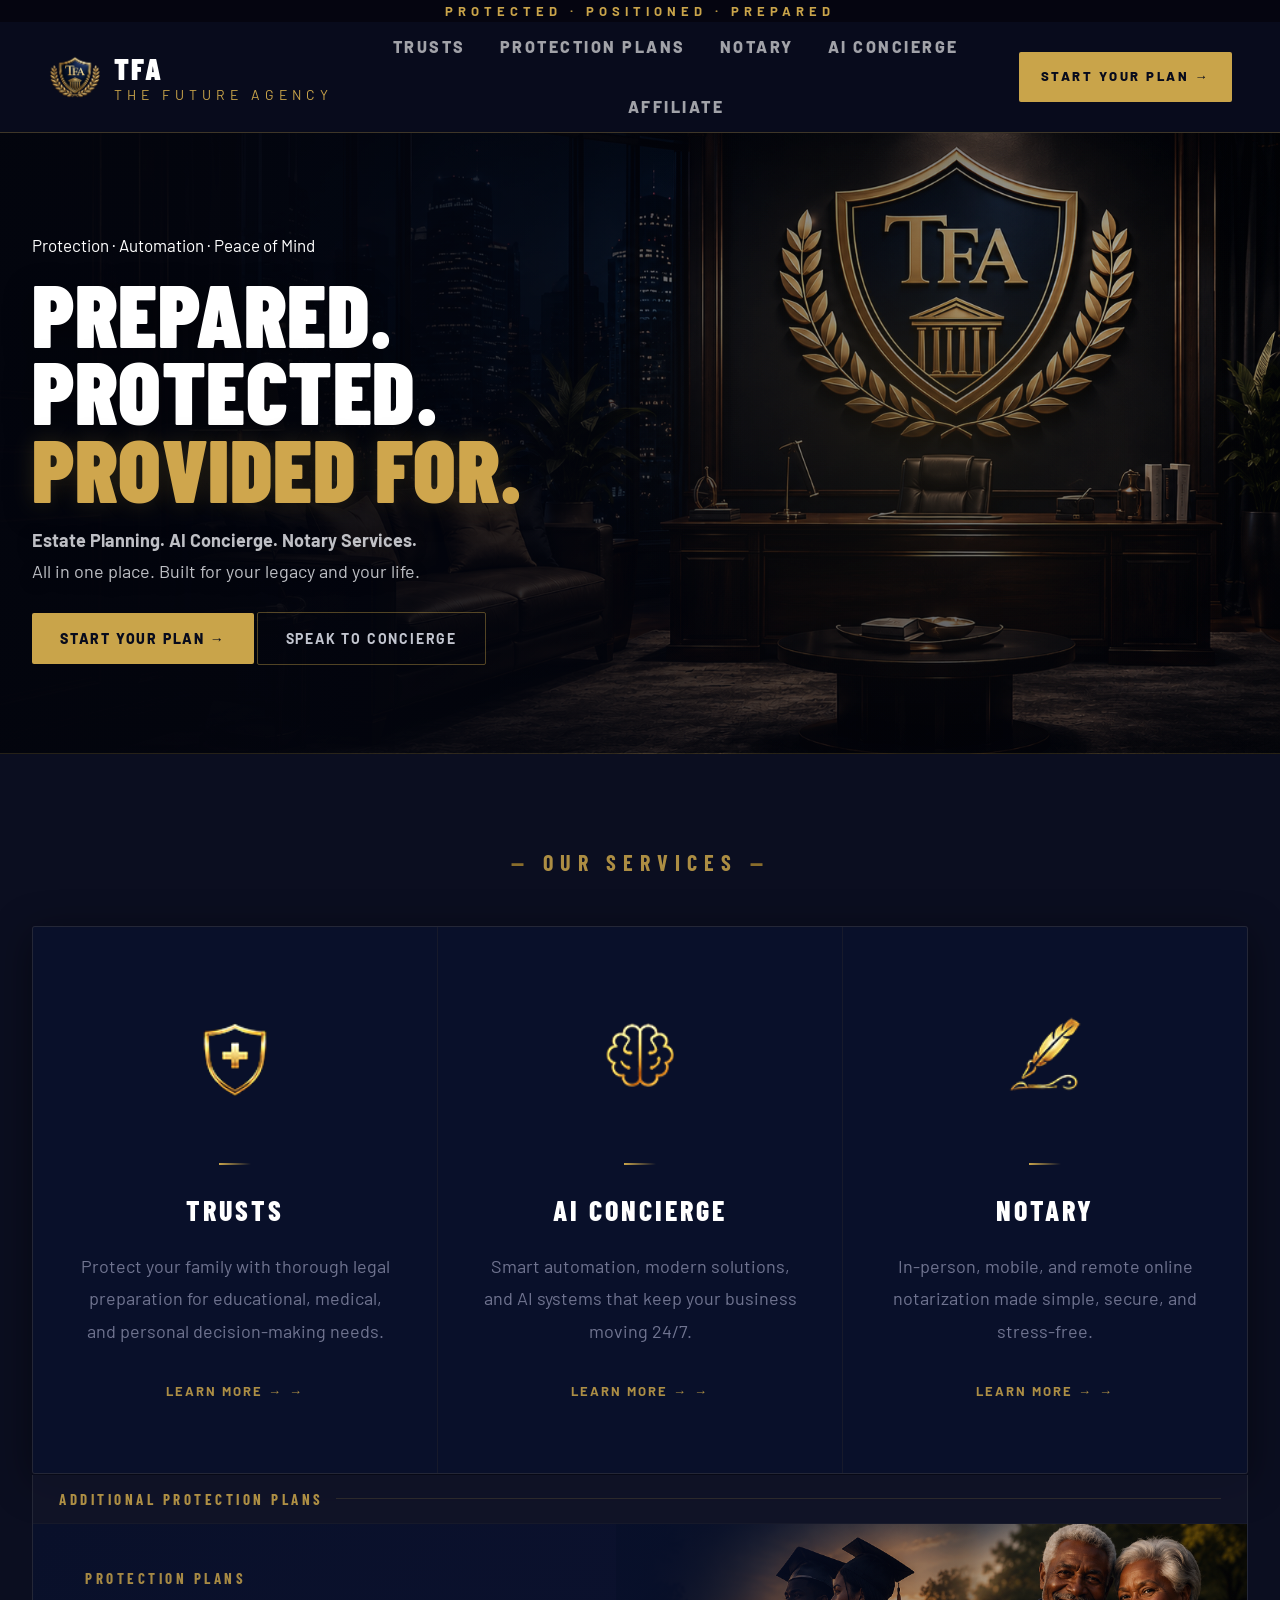
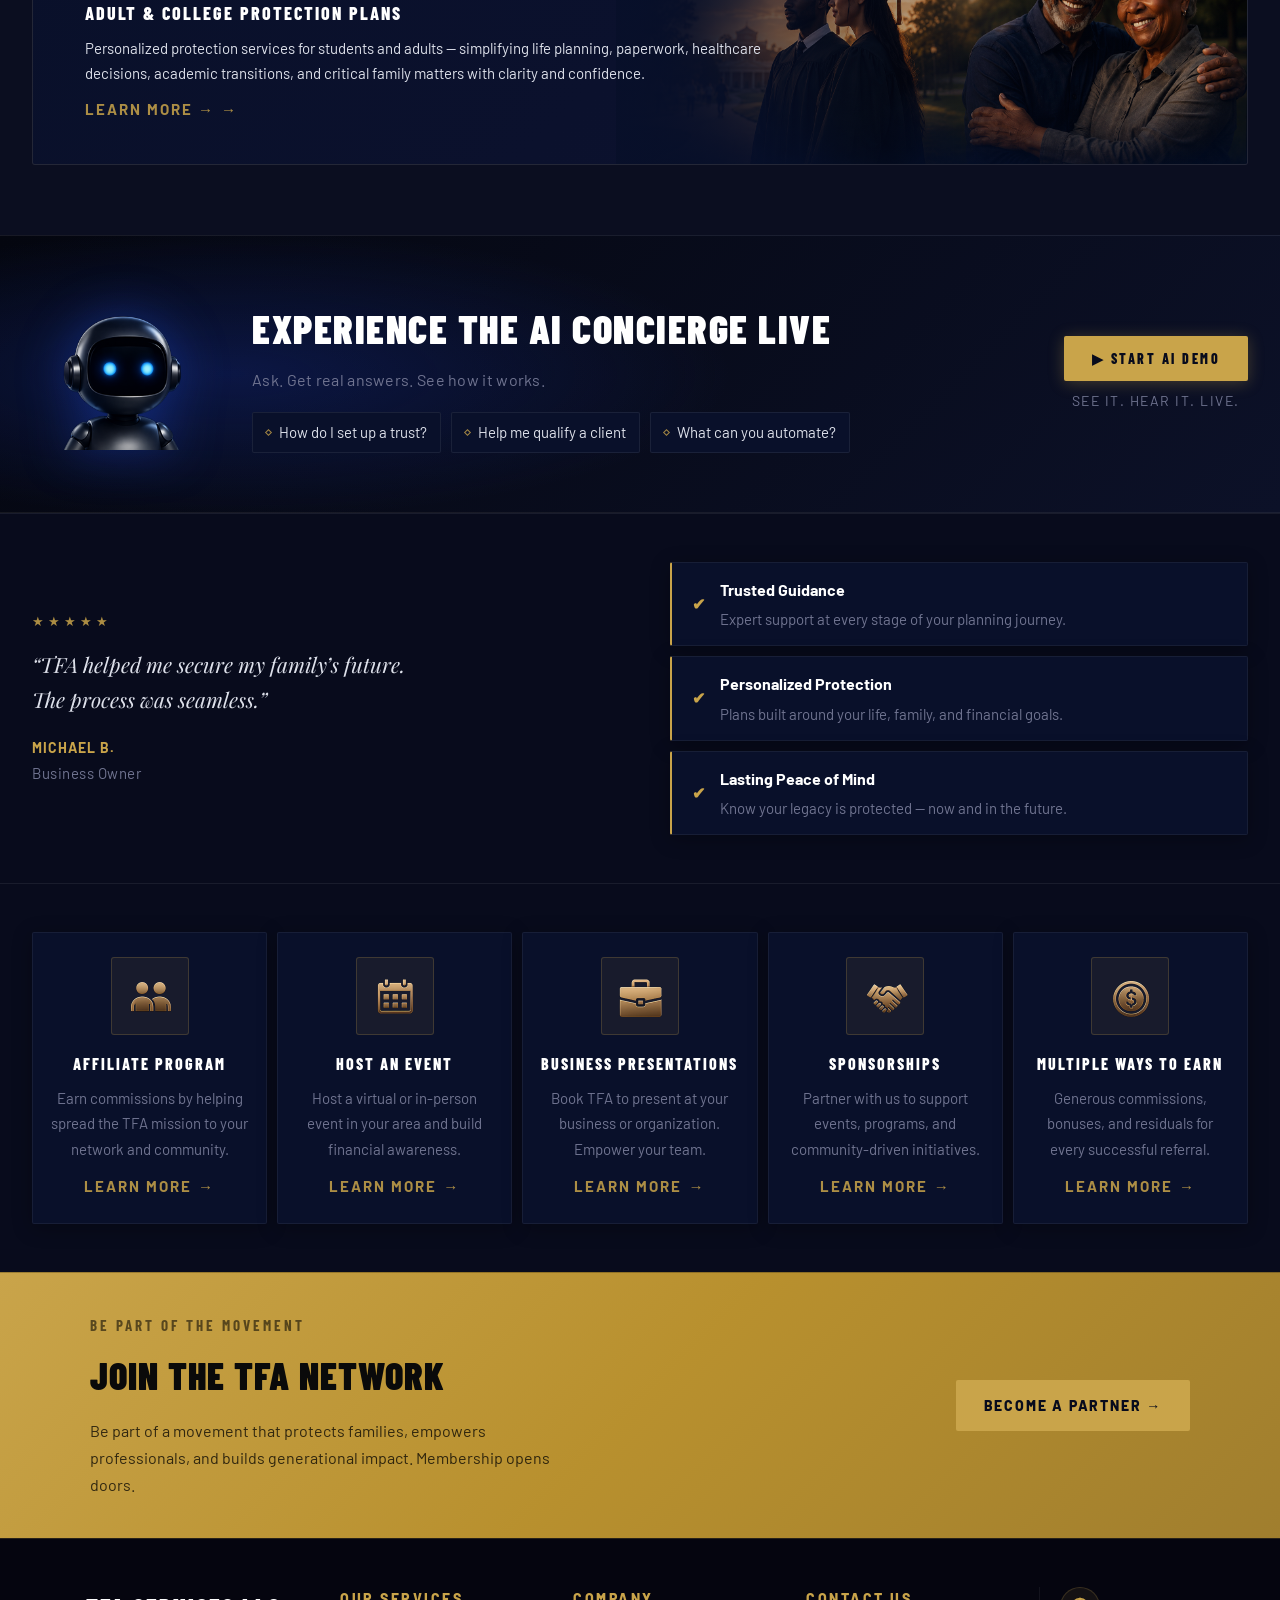
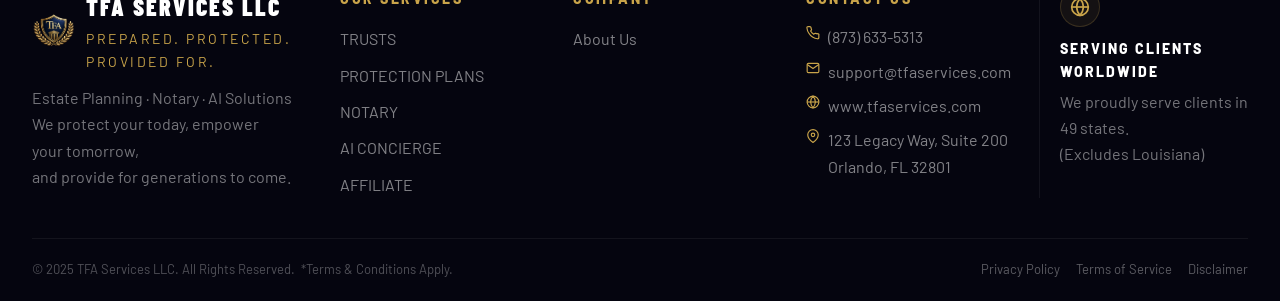
==== commit 6426be7f: "update" ====
--- a/index.html
+++ b/index.html
@@ -75,7 +75,6 @@
       <div class="hero-actions">
         <a href="#" class="btn btn-gold">Start Your Plan &rarr;</a>
         <a href="#" class="btn btn-outline">Speak to Concierge</a>
-        <a href="#" class="btn btn-blue">&#9654; Try AI Demo</a>
       </div>
     </div>
 
--- a/styles.css
+++ b/styles.css
@@ -33,8 +33,8 @@
   background: var(--navy);
   color: var(--white);
   font-family: var(--font-body);
-  font-size: 17px;
-  line-height: 1.6;
+  font-size: 18px;
+  line-height: 1.65;
   overflow-x: hidden;
   -webkit-font-smoothing: antialiased;
 }
@@ -52,7 +52,7 @@
 
 .section-label {
   font-family: var(--font-head);
-  font-size: 13px;
+  font-size: 15px;
   font-weight: 700;
   letter-spacing: 3px;
   text-transform: uppercase;
@@ -65,9 +65,9 @@
   display: inline-flex;
   align-items: center;
   gap: 8px;
-  padding: 11px 24px;
+  padding: 14px 28px;
   font-family: var(--font-body);
-  font-size: 13px;
+  font-size: 14px;
   font-weight: 700;
   letter-spacing: 1.8px;
   text-transform: uppercase;
@@ -79,21 +79,26 @@
 }
 
 .btn-gold {
-  background: #0a0a0a;
-  color: #fff;
-  box-shadow: none;
+  background: #c9a44a;
+  color: #080b1c;
+  font-weight: 800;
 }
 .btn-gold:hover {
-  background: #000;
-  box-shadow: 0 4px 20px rgba(201,164,74,0.42);
+  background: #dfc07a;
+  box-shadow: 0 6px 24px rgba(201,164,74,0.45);
+  transform: translateY(-1px);
 }
 
 .btn-outline {
   background: transparent;
-  color: #0a0a0a;
-  border: 1px solid rgba(0,0,0,4);
-}
-.btn-outline:hover { border-color: #000; color: #000;}
+  color: rgba(221,224,234,0.88);
+  border: 1px solid rgba(201,164,74,0.40);
+}
+.btn-outline:hover {
+  border-color: #c9a44a;
+  color: #ffffff;
+  background: rgba(201,164,74,0.07);
+}
 
 .btn-blue {
   background: var(--blue);
@@ -107,19 +112,79 @@
   color: var(--blue);
   border: 1px solid var(--blue);
 }
+/* ══════════════════════════════════════════════════════════
+   GLOBAL UNIFIED BUTTON SYSTEM
+   Use .btn-primary for all primary CTAs site-wide.
+   Use .btn-secondary for outline/ghost CTAs on dark backgrounds.
+   Page-specific button classes reference these same values.
+══════════════════════════════════════════════════════════ */
+
+.btn-primary {
+  display: inline-flex;
+  align-items: center;
+  gap: 8px;
+  background: #c9a44a;
+  color: #080b1c;
+  font-family: var(--font-body);
+  font-size: 14px;
+  font-weight: 800;
+  letter-spacing: 2px;
+  text-transform: uppercase;
+  padding: 14px 28px;
+  border-radius: 2px;
+  border: none;
+  cursor: pointer;
+  text-decoration: none;
+  white-space: nowrap;
+  transition: background 0.2s ease, box-shadow 0.2s ease, transform 0.15s ease;
+}
+
+.btn-primary:hover {
+  background: #dfc07a;
+  box-shadow: 0 6px 24px rgba(201,164,74,0.42);
+  transform: translateY(-1px);
+}
+
+.btn-secondary {
+  display: inline-flex;
+  align-items: center;
+  gap: 8px;
+  background: transparent;
+  color: rgba(221,224,234,0.88);
+  font-family: var(--font-body);
+  font-size: 14px;
+  font-weight: 700;
+  letter-spacing: 2px;
+  text-transform: uppercase;
+  padding: 13px 28px;
+  border-radius: 2px;
+  border: 1px solid rgba(201,164,74,0.40);
+  cursor: pointer;
+  text-decoration: none;
+  white-space: nowrap;
+  transition: border-color 0.2s, color 0.2s, background 0.2s;
+}
+
+.btn-secondary:hover {
+  border-color: #c9a44a;
+  color: #ffffff;
+  background: rgba(201,164,74,0.07);
+}
+
+
 
 /* Size modifiers — replaces former inline font-size/padding overrides */
-.btn-sm  { font-size: 12px; padding: 9px 20px; }
-.btn-xs  { font-size: 12px; padding: 8px 16px; }
+.btn-sm  { font-size: 14px; padding: 11px 22px; }
+.btn-xs  { font-size: 13px; padding: 9px 18px; }
 
 /* ── LEARN MORE LINK ──────────────────────────────────────── */
 .learn-more {
   display: inline-flex;
   align-items: center;
   gap: 6px;
-  font-size: 13px;
+  font-size: 15px;
   font-weight: 700;
-  letter-spacing: 2.5px;
+  letter-spacing: 2px;
   text-transform: uppercase;
   color: var(--gold);
   margin-top: 12px;
@@ -149,9 +214,9 @@
   gap: 26px;
 }
 nav ul li a {
-  font-size: 12px;
+  font-size: 16px;
   font-weight: 600;
-  letter-spacing: 1.8px;
+  letter-spacing: 1.5px;
   text-transform: uppercase;
   color: rgba(221,224,234,0.70);
   transition: color .2s;
@@ -205,14 +270,14 @@
 }
 .concierge-badge .info { line-height: 1.2; }
 .concierge-badge .info .label {
-  font-size: 12px;
+  font-size: 13px;
   font-weight: 700;
   letter-spacing: 1.5px;
   text-transform: uppercase;
   color: var(--gold);
 }
 .concierge-badge .info .status {
-  font-size: 12px;
+  font-size: 13px;
   color: #4ade80;
   display: flex;
   align-items: center;
@@ -312,7 +377,7 @@
 .hero-sub {
   max-width: 470px;
   margin-bottom: 26px;
-  font-size: 15px;
+  font-size: 18px;
   line-height: 1.7;
   color: rgba(232, 233, 238, 0.82);
   text-shadow: 0 4px 16px rgba(0, 0, 0, 0.35);
@@ -381,13 +446,13 @@
   border-radius: 2px;
 }
 .concierge-card-header .hinfo .name {
-  font-size: 12px;
+  font-size: 13px;
   font-weight: 700;
   color: var(--white);
   letter-spacing: .5px;
 }
 .concierge-card-header .hinfo .title {
-  font-size: 12px;
+  font-size: 13px;
   color: var(--gold);
   letter-spacing: 1.5px;
   text-transform: uppercase;
@@ -404,7 +469,7 @@
   background: var(--navy-4);
   border-radius: 0 6px 6px 6px;
   padding: 9px 13px;
-  font-size: 12px;
+  font-size: 13px;
   line-height: 1.55;
   color: var(--off-white);
   max-width: 90%;
@@ -457,7 +522,7 @@
 }
 .chat-action-item .text .chat-sub {
   display: block;
-  font-size: 12px;
+  font-size: 13px;
   color: var(--muted);
 }
 
@@ -476,7 +541,7 @@
   border: none;
   outline: none;
   color: var(--muted);
-  font-size: 13px;
+  font-size: 14px;
   flex: 1;
   font-family: var(--font-body);
 }
@@ -491,7 +556,7 @@
   justify-content: center;
   cursor: pointer;
   color: #000;
-  font-size: 12px;
+  font-size: 13px;
   font-weight: 700;
 }
 
@@ -507,9 +572,9 @@
 
 .section-heading {
   font-family: var(--font-head);
-  font-size: 13px;
+  font-size: 15px;
   font-weight: 700;
-  letter-spacing: 4.5px;
+  letter-spacing: 4px;
   text-transform: uppercase;
   color: var(--gold);
   text-align: center;
@@ -584,7 +649,7 @@
 }
 .service-card h3 {
   font-family: var(--font-head);
-  font-size: 17px;
+  font-size: 28px;
   font-weight: 800;
   text-transform: uppercase;
   letter-spacing: 2px;
@@ -592,9 +657,9 @@
   margin-bottom: 9px;
 }
 .service-card p {
-  font-size: 13px;
+  font-size: 18px;
   color: var(--muted);
-  line-height: 1.7;
+  line-height: 1.75;
 }
 
 .service-card .card-image {
@@ -627,7 +692,7 @@
   background: var(--navy-4);
   padding: 12px 26px;
   font-family: var(--font-head);
-  font-size: 12px;
+  font-size: 15px;
   font-weight: 700;
   letter-spacing: 3.5px;
   text-transform: uppercase;
@@ -681,7 +746,7 @@
 }
 .protection-card .content h3 {
   font-family: var(--font-head);
-  font-size: 15px;
+  font-size: 18px;
   font-weight: 800;
   text-transform: uppercase;
   letter-spacing: 2px;
@@ -689,9 +754,9 @@
   margin-bottom: 7px;
 }
 .protection-card .content p {
-  font-size: 13px;
+  font-size: 16px;
   color: var(--muted);
-  line-height: 1.65;
+  line-height: 1.7;
 }
 
 /* ── AI CONCIERGE LIVE ────────────────────────────────────── */
@@ -745,7 +810,7 @@
 
 .ai-demo-content h2 {
   font-family: var(--font-head);
-  font-size: 32px;
+  font-size: 40px;
   font-weight: 900;
   text-transform: uppercase;
   letter-spacing: 1.5px;
@@ -753,7 +818,7 @@
   margin-bottom: 6px;
 }
 .ai-demo-content .sub {
-  font-size: 13px;
+  font-size: 16px;
   color: var(--muted);
   margin-bottom: 18px;
   letter-spacing: .3px;
@@ -769,7 +834,7 @@
   border: 1px solid rgba(255,255,255,0.07);
   border-radius: 2px;
   padding: 7px 13px;
-  font-size: 12px;
+  font-size: 15px;
   color: var(--off-white);
   cursor: pointer;
   transition: border-color .2s, color .2s;
@@ -797,28 +862,28 @@
 }
 
 .btn-demo {
-  background: var(--blue);
-  color: #fff;
+  background: #c9a44a;
+  color: #080b1c;
   border: none;
-  padding: 13px 26px;
-  font-family: var(--font-head);
-  font-size: 13px;
+  padding: 14px 28px;
+  font-family: var(--font-head);
+  font-size: 14px;
   font-weight: 800;
   letter-spacing: 2.5px;
   text-transform: uppercase;
   border-radius: 2px;
   cursor: pointer;
-  transition: background .2s, box-shadow .2s;
+  transition: background .2s, box-shadow .2s, transform .15s;
   white-space: nowrap;
   display: flex;
   align-items: center;
   gap: 8px;
-  box-shadow: 0 2px 16px rgba(35,85,245,0.35);
-}
-.btn-demo:hover { background: var(--blue-dark); box-shadow: 0 4px 24px rgba(35,85,245,0.45); }
+  box-shadow: 0 2px 16px rgba(201,164,74,0.30);
+}
+.btn-demo:hover { background: #dfc07a; box-shadow: 0 6px 24px rgba(201,164,74,0.45); transform: translateY(-1px); }
 
 .btn-demo-sub {
-  font-size: 12px;
+  font-size: 14px;
   color: var(--muted);
   letter-spacing: 1.5px;
   text-transform: uppercase;
@@ -850,7 +915,7 @@
 
 .testimonial-quote {
   font-family: var(--font-serif);
-  font-size: 19px;
+  font-size: 21px;
   font-style: italic;
   line-height: 1.7;
   color: var(--off-white);
@@ -858,7 +923,7 @@
 }
 
 .testimonial-attr {
-  font-size: 12px;
+  font-size: 14px;
   font-weight: 700;
   letter-spacing: 1px;
   color: var(--gold);
@@ -870,7 +935,7 @@
   letter-spacing: .5px;
   color: var(--muted);
   text-transform: none;
-  font-size: 13px;
+  font-size: 15px;
   margin-top: 2px;
 }
 
@@ -908,12 +973,12 @@
   color: var(--gold);
 }
 .trust-feature .text h4 {
-  font-size: 14px;
+  font-size: 16px;
   font-weight: 700;
   color: var(--white);
-  margin-bottom: 3px;
-}
-.trust-feature .text p { font-size: 12px; color: var(--muted); line-height: 1.5; }
+  margin-bottom: 4px;
+}
+.trust-feature .text p { font-size: 15px; color: var(--muted); line-height: 1.6; }
 
 /* ── PARTNER WITH US ──────────────────────────────────────── */
 .partner {
@@ -925,9 +990,9 @@
 
 .partner-head { text-align: center; margin-bottom: 30px; }
 .partner-head .eyebrow {
-  font-size: 12px;
+  font-size: 15px;
   font-weight: 700;
-  letter-spacing: 3.5px;
+  letter-spacing: 3px;
   text-transform: uppercase;
   color: var(--gold);
   margin-bottom: 8px;
@@ -935,14 +1000,14 @@
 }
 .partner-head h2 {
   font-family: var(--font-head);
-  font-size: 30px;
+  font-size: 40px;
   font-weight: 900;
   text-transform: uppercase;
   letter-spacing: 1.5px;
   color: var(--white);
   margin-bottom: 6px;
 }
-.partner-head p { font-size: 13px; color: var(--muted); }
+.partner-head p { font-size: 16px; color: var(--muted); }
 
 .partner-grid {
   display: grid;
@@ -995,14 +1060,14 @@
 }
 .partner-card h3 {
   font-family: var(--font-head);
-  font-size: 13px;
+  font-size: 16px;
   font-weight: 800;
   letter-spacing: 2px;
   text-transform: uppercase;
   color: var(--white);
   margin-bottom: 8px;
 }
-.partner-card p { font-size: 12px; color: var(--muted); line-height: 1.65; }
+.partner-card p { font-size: 15px; color: var(--muted); line-height: 1.7; }
 
 /* ── JOIN TFA NETWORK ─────────────────────────────────────── */
 .join-tfa 
@@ -1030,9 +1095,9 @@
 }
 .join-tfa h2 {
   font-family: var(--font-head);
-  font-size: 12px;
+  font-size: 15px;
   font-weight: 700;
-  letter-spacing: 3.5px;
+  letter-spacing: 3px;
   text-transform: uppercase;
   color: rgba(0,0,0,0.65);
   margin-bottom: 6px;
@@ -1040,7 +1105,7 @@
 }
 .join-tfa .tagline {
   font-family: var(--font-head);
-  font-size: 30px;
+  font-size: 38px;
   font-weight: 900;
   text-transform: uppercase;
   letter-spacing: 1px;
@@ -1048,7 +1113,7 @@
   margin-bottom: 10px;
 }
 .join-tfa p {
-  font-size: 13px;
+  font-size: 16px;
   color: rgba(0,0,0,0.75);
   max-width: 480px;
   line-height: 1.7;
@@ -1082,7 +1147,7 @@
 .footer-logo { margin-bottom: 10px; }
 
 .footer-brand .tagline {
-  font-size: 13px;
+  font-size: 15px;
   color: var(--muted);
   line-height: 1.7;
   margin-top: 14px;
@@ -1097,7 +1162,7 @@
 
 .footer-col h4 {
   font-family: var(--font-head);
-  font-size: 13px;
+  font-size: 15px;
   font-weight: 700;
   letter-spacing: 2.5px;
   text-transform: uppercase;
@@ -1107,7 +1172,7 @@
 .footer-col ul { list-style: none; }
 .footer-col ul li { margin-bottom: 8px; }
 .footer-col ul li a {
-  font-size: 12px;
+  font-size: 15px;
   color: rgba(112,116,144,0.8);
   transition: color .2s;
 }
@@ -1117,7 +1182,7 @@
   display: flex;
   align-items: center;
   justify-content: space-between;
-  font-size: 13px;
+  font-size: 14px;
   color: var(--muted);
   flex-wrap: wrap;
   gap: 10px;
@@ -1214,7 +1279,7 @@
   background: var(--navy-4);
   padding: 12px 26px;
   font-family: var(--font-head);
-  font-size: 12px;
+  font-size: 15px;
   font-weight: 700;
   letter-spacing: 3.5px;
   text-transform: uppercase;
@@ -1325,7 +1390,7 @@
 
 .protection-card.image-card .content h3 {
   font-family: var(--font-head);
-  font-size: 15px;
+  font-size: 18px;
   font-weight: 800;
   text-transform: uppercase;
   letter-spacing: 2px;
@@ -1335,9 +1400,9 @@
 }
 
 .protection-card.image-card .content p {
-  font-size: 13px;
+  font-size: 16px;
   color: var(--off-white);
-  line-height: 1.55;
+  line-height: 1.6;
   text-align: left;
   margin: 0;
   max-width: 300px;
@@ -1381,7 +1446,7 @@
 /* Eyebrow label above the title */
 .protection-eyebrow {
   font-family: var(--font-head);
-  font-size: 12px;
+  font-size: 15px;
   font-weight: 700;
   letter-spacing: 3.5px;
   text-transform: uppercase;
@@ -1400,7 +1465,7 @@
 /* Slightly wider paragraph for the wider layout */
 .protection-card--combined .content p {
   max-width: 100%;
-  font-size: 15px;
+  font-size: 18px;
   line-height: 1.8;
   color: rgba(221,224,234,0.88);
 }
@@ -1458,7 +1523,7 @@
   }
 
   .protection-card.image-card .content p {
-    font-size: 12px;
+    font-size: 14px;
   }
 
   /* Combined card on mobile */
@@ -1485,7 +1550,7 @@
   }
 
   .protection-card--combined .content p {
-    font-size: 12px;
+    font-size: 14px;
     max-width: 100%;
   }
   
@@ -1562,7 +1627,7 @@
 }
 
 .service-card p {
-  font-size: 16px;
+  font-size: 18px;
   line-height: 1.8;
   max-width: 360px;
 }
@@ -1651,7 +1716,7 @@
 
 .trusts-hero-tag {
   font-family: var(--font-head);
-  font-size: 12px;
+  font-size: 15px;
   font-weight: 700;
   letter-spacing: 3px;
   text-transform: uppercase;
@@ -1675,8 +1740,8 @@
 
 .trusts-hero-sub {
   max-width: 520px;
-  font-size: 15px;
-  line-height: 1.78;
+  font-size: 18px;
+  line-height: 1.75;
   color: rgba(232, 233, 238, 0.82);
   margin-bottom: 32px;
   text-shadow: 0 4px 16px rgba(0, 0, 0, 0.35);
@@ -1698,7 +1763,7 @@
   color: rgba(221, 224, 234, 0.88);
   border: 1px solid rgba(201, 164, 74, 0.35);
   letter-spacing: 1.8px;
-  font-size: 12px;
+  font-size: 14px;
   font-weight: 700;
 }
 .btn.trusts-btn-outline-hero:hover {
@@ -1769,7 +1834,7 @@
 
 .trusts-protect-badge-lines span {
   font-family: var(--font-head);
-  font-size: 12px;
+  font-size: 14px;
   font-weight: 700;
   letter-spacing: 2.5px;
   text-transform: uppercase;
@@ -1896,7 +1961,7 @@
 
 .trusts-reality-block-text h4 {
   font-family: var(--font-head);
-  font-size: 14px;
+  font-size: 16px;
   font-weight: 800;
   text-transform: uppercase;
   letter-spacing: 1.5px;
@@ -1905,15 +1970,15 @@
 }
 
 .trusts-reality-block-text p {
-  font-size: 13px;
+  font-size: 16px;
   color: var(--muted);
-  line-height: 1.65;
+  line-height: 1.7;
   margin: 0;
 }
 
 .trusts-reality-cta-line {
   font-family: var(--font-head);
-  font-size: 20px;
+  font-size: 22px;
   font-weight: 700;
   letter-spacing: 0.5px;
   color: var(--off-white);
@@ -1947,7 +2012,7 @@
 }
 
 .trusts-section-sub {
-  font-size: 15px;
+  font-size: 18px;
   color: var(--muted);
   text-align: center;
   max-width: 600px;
@@ -2007,7 +2072,7 @@
 
 .trusts-receive-card h3 {
   font-family: var(--font-head);
-  font-size: 17px;
+  font-size: 24px;
   font-weight: 800;
   text-transform: uppercase;
   letter-spacing: 2px;
@@ -2016,7 +2081,7 @@
 }
 
 .trusts-receive-card p {
-  font-size: 13px;
+  font-size: 16px;
   color: var(--muted);
   line-height: 1.72;
   margin: 0;
@@ -2029,7 +2094,7 @@
 
 .trusts-receive-tag {
   font-family: var(--font-head);
-  font-size: 12px;
+  font-size: 15px;
   font-weight: 700;
   letter-spacing: 2.5px;
   text-transform: uppercase;
@@ -2081,7 +2146,7 @@
   align-items: center;
   gap: 9px;
   font-family: var(--font-head);
-  font-size: 12px;
+  font-size: 14px;
   font-weight: 700;
   letter-spacing: 1.8px;
   text-transform: uppercase;
@@ -2151,7 +2216,7 @@
   background: linear-gradient(135deg, #d4a843 0%, #b8902e 100%);
   color: #000;
   font-family: var(--font-head);
-  font-size: 12px;
+  font-size: 13px;
   font-weight: 900;
   letter-spacing: 2px;
   text-transform: uppercase;
@@ -2161,9 +2226,9 @@
 
 .trusts-plan-label {
   font-family: var(--font-head);
-  font-size: 12px;
+  font-size: 15px;
   font-weight: 700;
-  letter-spacing: 3px;
+  letter-spacing: 2.5px;
   text-transform: uppercase;
   color: var(--gold);
   margin-bottom: 20px;
@@ -2196,7 +2261,7 @@
 
 .trusts-plan-period {
   font-family: var(--font-head);
-  font-size: 13px;
+  font-size: 15px;
   font-weight: 700;
   letter-spacing: 2px;
   text-transform: uppercase;
@@ -2214,7 +2279,7 @@
 }
 
 .trusts-plan-features li {
-  font-size: 13.5px;
+  font-size: 16px;
   color: var(--off-white);
   display: flex;
   align-items: baseline;
@@ -2224,7 +2289,7 @@
 
 .trusts-check {
   color: var(--gold);
-  font-size: 13px;
+  font-size: 16px;
   font-weight: 700;
   flex-shrink: 0;
 }
@@ -2240,7 +2305,7 @@
   background: transparent;
   color: rgba(221, 224, 234, 0.82);
   border: 1px solid rgba(201, 164, 74, 0.32);
-  font-size: 12px;
+  font-size: 14px;
   font-weight: 700;
   letter-spacing: 1.8px;
   text-transform: uppercase;
@@ -2287,9 +2352,9 @@
 }
 
 .trusts-upgrade-sub {
-  font-size: 15px;
+  font-size: 18px;
   color: var(--muted);
-  line-height: 1.78;
+  line-height: 1.75;
   max-width: 520px;
   margin-bottom: 38px;
 }
@@ -2334,7 +2399,7 @@
 
 .trusts-upgrade-point-text strong {
   font-family: var(--font-head);
-  font-size: 14px;
+  font-size: 16px;
   font-weight: 800;
   text-transform: uppercase;
   letter-spacing: 1.5px;
@@ -2344,9 +2409,9 @@
 }
 
 .trusts-upgrade-point-text p {
-  font-size: 13px;
+  font-size: 16px;
   color: var(--muted);
-  line-height: 1.65;
+  line-height: 1.7;
   margin: 0;
 }
 
@@ -2395,7 +2460,7 @@
     rgba(9, 16, 42, 0.0) 100%
   );
   font-family: var(--font-head);
-  font-size: 13px;
+  font-size: 15px;
   font-weight: 700;
   letter-spacing: 1.5px;
   text-transform: uppercase;
@@ -2450,9 +2515,9 @@
 
 .trusts-concierge-eyebrow {
   font-family: var(--font-head);
-  font-size: 12px;
+  font-size: 15px;
   font-weight: 700;
-  letter-spacing: 3px;
+  letter-spacing: 2.5px;
   text-transform: uppercase;
   color: var(--gold);
   margin-bottom: 6px;
@@ -2461,7 +2526,7 @@
 
 .trusts-concierge-h2 {
   font-family: var(--font-head);
-  font-size: 34px;
+  font-size: 42px;
   font-weight: 900;
   text-transform: uppercase;
   letter-spacing: 1.5px;
@@ -2470,7 +2535,7 @@
 }
 
 .trusts-concierge-sub {
-  font-size: 13px;
+  font-size: 16px;
   color: var(--muted);
   margin-bottom: 20px;
   max-width: 460px;
@@ -2493,7 +2558,7 @@
 }
 
 .trusts-concierge-note {
-  font-size: 12px;
+  font-size: 14px;
   color: var(--muted);
   letter-spacing: 0.5px;
   text-transform: uppercase;
@@ -2576,7 +2641,7 @@
 
 .trusts-how-step h3 {
   font-family: var(--font-head);
-  font-size: 18px;
+  font-size: 24px;
   font-weight: 800;
   text-transform: uppercase;
   letter-spacing: 2px;
@@ -2585,7 +2650,7 @@
 }
 
 .trusts-how-step p {
-  font-size: 13px;
+  font-size: 16px;
   color: var(--muted);
   line-height: 1.72;
   margin: 0;
@@ -2642,7 +2707,7 @@
 
 .trusts-final-cta-pre {
   font-family: var(--font-serif);
-  font-size: 26px;
+  font-size: 28px;
   font-style: italic;
   color: var(--off-white);
   opacity: 0.72;
@@ -2662,9 +2727,9 @@
 }
 
 .trusts-final-cta-sub {
-  font-size: 16px;
+  font-size: 18px;
   color: var(--muted);
-  line-height: 1.78;
+  line-height: 1.75;
   margin-bottom: 40px;
 }
 
@@ -2713,7 +2778,7 @@
 
 .trusts-final-cta-brand-tag {
   font-family: var(--font-head);
-  font-size: 12px;
+  font-size: 14px;
   font-weight: 700;
   letter-spacing: 2px;
   text-transform: uppercase;
@@ -2744,7 +2809,7 @@
   display: flex;
   align-items: center;
   gap: 10px;
-  font-size: 12.5px;
+  font-size: 15px;
   color: var(--off-white);
   font-weight: 500;
   letter-spacing: 0.3px;
@@ -3181,7 +3246,7 @@
   height: 22px;
   background: #050510;
   color: #c9a44a;
-  font-size: 12px;
+  font-size: 13px;
   font-weight: 700;
   letter-spacing: 5px;
   text-align: center;
@@ -3228,7 +3293,7 @@
 }
 
 .tfa-brand-sub {
-  font-size: 12px;
+  font-size: 14px;
   letter-spacing: 5px;
   color: #c9a44a;
   margin-top: 5px;
@@ -3243,9 +3308,9 @@
 }
 
 .tfa-menu a {
-  font-size: 13px;
+  font-size: 16px;
   font-weight: 800;
-  letter-spacing: 3px;
+  letter-spacing: 2.5px;
   color: rgba(255,255,255,0.62);
   transition: color 0.2s ease;
   white-space: nowrap;
@@ -3394,91 +3459,60 @@
   body { font-size: 16px; }
 }
 
-/* Service / partner / card descriptions — 15px floor */
-.service-card p,
-.protection-card .content p,
-.protection-card.image-card .content p,
-.partner-card p,
-.trust-feature .text p,
-.demo-prompt,
-.testimonial-attr span,
-.testimonial-quote {
-  font-size: 15px;
-}
-
-.partner-card h3,
-.protection-card .content h3,
-.protection-card.image-card .content h3,
-.trust-feature .text h4 {
-  font-size: 15px;
-}
-
-/* Section eyebrows / labels — 12px floor */
-.section-heading,
-.protection-label,
-.protection-eyebrow,
-.section-label,
-.partner-head .eyebrow,
-.testimonial-attr,
-.join-tfa h2,
-.btn-demo-sub,
-.ai-demo-content .sub,
-.demo-prompt,
-.concierge-badge .info .label,
-.concierge-badge .info .status,
-.concierge-card-header .hinfo .title,
-.concierge-card-header .hinfo .name {
-  font-size: 12px;
-}
-
-/* Buttons — 13px floor */
-.btn, .btn-sm, .btn-xs, .btn-demo, .learn-more {
-  font-size: 13px;
-}
-
-/* Hero subtitles — 16px floor */
+/* ── TYPOGRAPHY MINIMUMS (updated) ────────────────────── */
+/* Hero subtitles — 18px minimum */
 .hero-sub,
 .trusts-hero-sub,
 .trusts-section-sub,
 .trusts-upgrade-sub {
-  font-size: 16px;
-}
-
-/* Reality / receive / upgrade text — 15px floor */
+  font-size: 18px;
+}
+
+/* Card descriptions — 16px minimum */
 .trusts-reality-block-text p,
 .trusts-receive-card p,
 .trusts-upgrade-point-text p,
 .trusts-how-step p {
-  font-size: 15px;
-}
-
-/* Chat bubbles / input — 13px floor */
+  font-size: 16px;
+}
+
+/* Plan features — 16px minimum */
+.trusts-plan-features li {
+  font-size: 16px;
+}
+
+/* Chat UI — 14px minimum (functional UI chrome) */
 .chat-bubble,
 .chat-input-row input,
-.chat-action-item .text,
+.chat-action-item .text {
+  font-size: 14px;
+}
 .chat-action-item .text .chat-sub {
   font-size: 13px;
 }
 
-/* Plan cards — keep pricing prominent, lift small text */
-.trusts-plan-label,
-.trusts-plan-period,
-.trusts-plan-best-value {
-  font-size: 12px;
-}
-
-.trusts-plan-features li {
-  font-size: 15px;
-}
-
-/* Top strip on header */
-.tfa-top-strip { font-size: 12px; }
+/* Concierge card internal labels */
+.concierge-badge .info .label,
+.concierge-card-header .hinfo .title,
+.concierge-card-header .hinfo .name {
+  font-size: 13px;
+}
+.concierge-badge .info .status {
+  font-size: 13px;
+}
+
+/* Buttons — 14px minimum */
+.btn, .btn-sm, .btn-demo {
+  font-size: 14px;
+}
+.btn-xs { font-size: 13px; }
+.learn-more { font-size: 15px; }
 
 /* Mobile-specific tightening so headers don't break */
 @media (max-width: 1100px) {
-  .hero h1 { font-size: 56px; }
-  .trusts-hero-h1 { font-size: 54px; }
-  .ai-demo-content h2 { font-size: 28px; }
+  .hero h1 { font-size: 60px; }
+  .trusts-hero-h1 { font-size: 58px; }
+  .ai-demo-content h2 { font-size: 34px; }
 }
 
 @media (max-width: 640px) {
@@ -3501,24 +3535,25 @@
   .partner-grid { grid-template-columns: 1fr !important; }
 }
 
-/* Footer bumps (kept gentle — footer.css owns the layout) */
+/* Footer — readable sizes */
 .trust-footer-tagline,
 .trust-footer-contact-item,
 .trust-footer-col ul li a,
 .trust-footer-worldwide p {
-  font-size: 14px;
-}
-
-.trust-footer-copy,
-.trust-footer-legal a,
-.trust-footer-brand-sub,
+  font-size: 16px;
+}
+
 .trust-footer-col h4,
 .trust-footer-worldwide h4 {
-  font-size: 12px;
-}
-
-/* Ensure no element accidentally goes below 12px on labels */
-.trust-footer-brand-sub { letter-spacing: 2.5px; }
+  font-size: 14px;
+}
+
+.trust-footer-copy,
+.trust-footer-legal a {
+  font-size: 13px;
+}
+
+.trust-footer-brand-sub { letter-spacing: 2.5px; font-size: 13px; }
 
 /* Prevent horizontal scroll site-wide */
 html, body { overflow-x: hidden; max-width: 100%; }
--- a/footer.css
+++ b/footer.css
@@ -43,21 +43,21 @@
 
 .trust-footer-brand-name {
   font-family: 'Barlow Condensed', sans-serif;
-  font-size: 22px;
+  font-size: 24px;
   font-weight: 900;
   color: #ffffff;
   letter-spacing: 2px;
 }
 
 .trust-footer-brand-sub {
-  font-size: 12px;
+  font-size: 14px;
   letter-spacing: 2.5px;
   color: #c9a44a;
   text-transform: uppercase;
 }
 
 .trust-footer-tagline {
-  font-size: 14px;
+  font-size: 16px;
   color: rgba(255,255,255,0.45);
   line-height: 1.65;
 }
@@ -95,7 +95,7 @@
 }
 
 .trust-footer-col h4 {
-  font-size: 12px;
+  font-size: 14px;
   font-weight: 800;
   letter-spacing: 2.5px;
   text-transform: uppercase;
@@ -112,7 +112,7 @@
 }
 
 .trust-footer-col ul li a {
-  font-size: 14px;
+  font-size: 16px;
   color: rgba(255,255,255,0.50);
   text-decoration: none;
   transition: color 0.2s;
@@ -126,7 +126,7 @@
   display: flex;
   align-items: flex-start;
   gap: 8px;
-  font-size: 14px;
+  font-size: 16px;
   color: rgba(255,255,255,0.50);
 }
 
@@ -157,7 +157,7 @@
 }
 
 .trust-footer-worldwide h4 {
-  font-size: 12px;
+  font-size: 14px;
   font-weight: 800;
   letter-spacing: 2px;
   text-transform: uppercase;
@@ -166,9 +166,9 @@
 }
 
 .trust-footer-worldwide p {
-  font-size: 14px;
+  font-size: 16px;
   color: rgba(255,255,255,0.45);
-  line-height: 1.55;
+  line-height: 1.6;
 }
 
 .trust-footer-bottom {
@@ -181,7 +181,7 @@
 }
 
 .trust-footer-copy {
-  font-size: 12px;
+  font-size: 13px;
   color: rgba(255,255,255,0.30);
 }
 
@@ -191,7 +191,7 @@
 }
 
 .trust-footer-legal a {
-  font-size: 12px;
+  font-size: 13px;
   color: rgba(255,255,255,0.35);
   text-decoration: none;
   transition: color 0.2s;
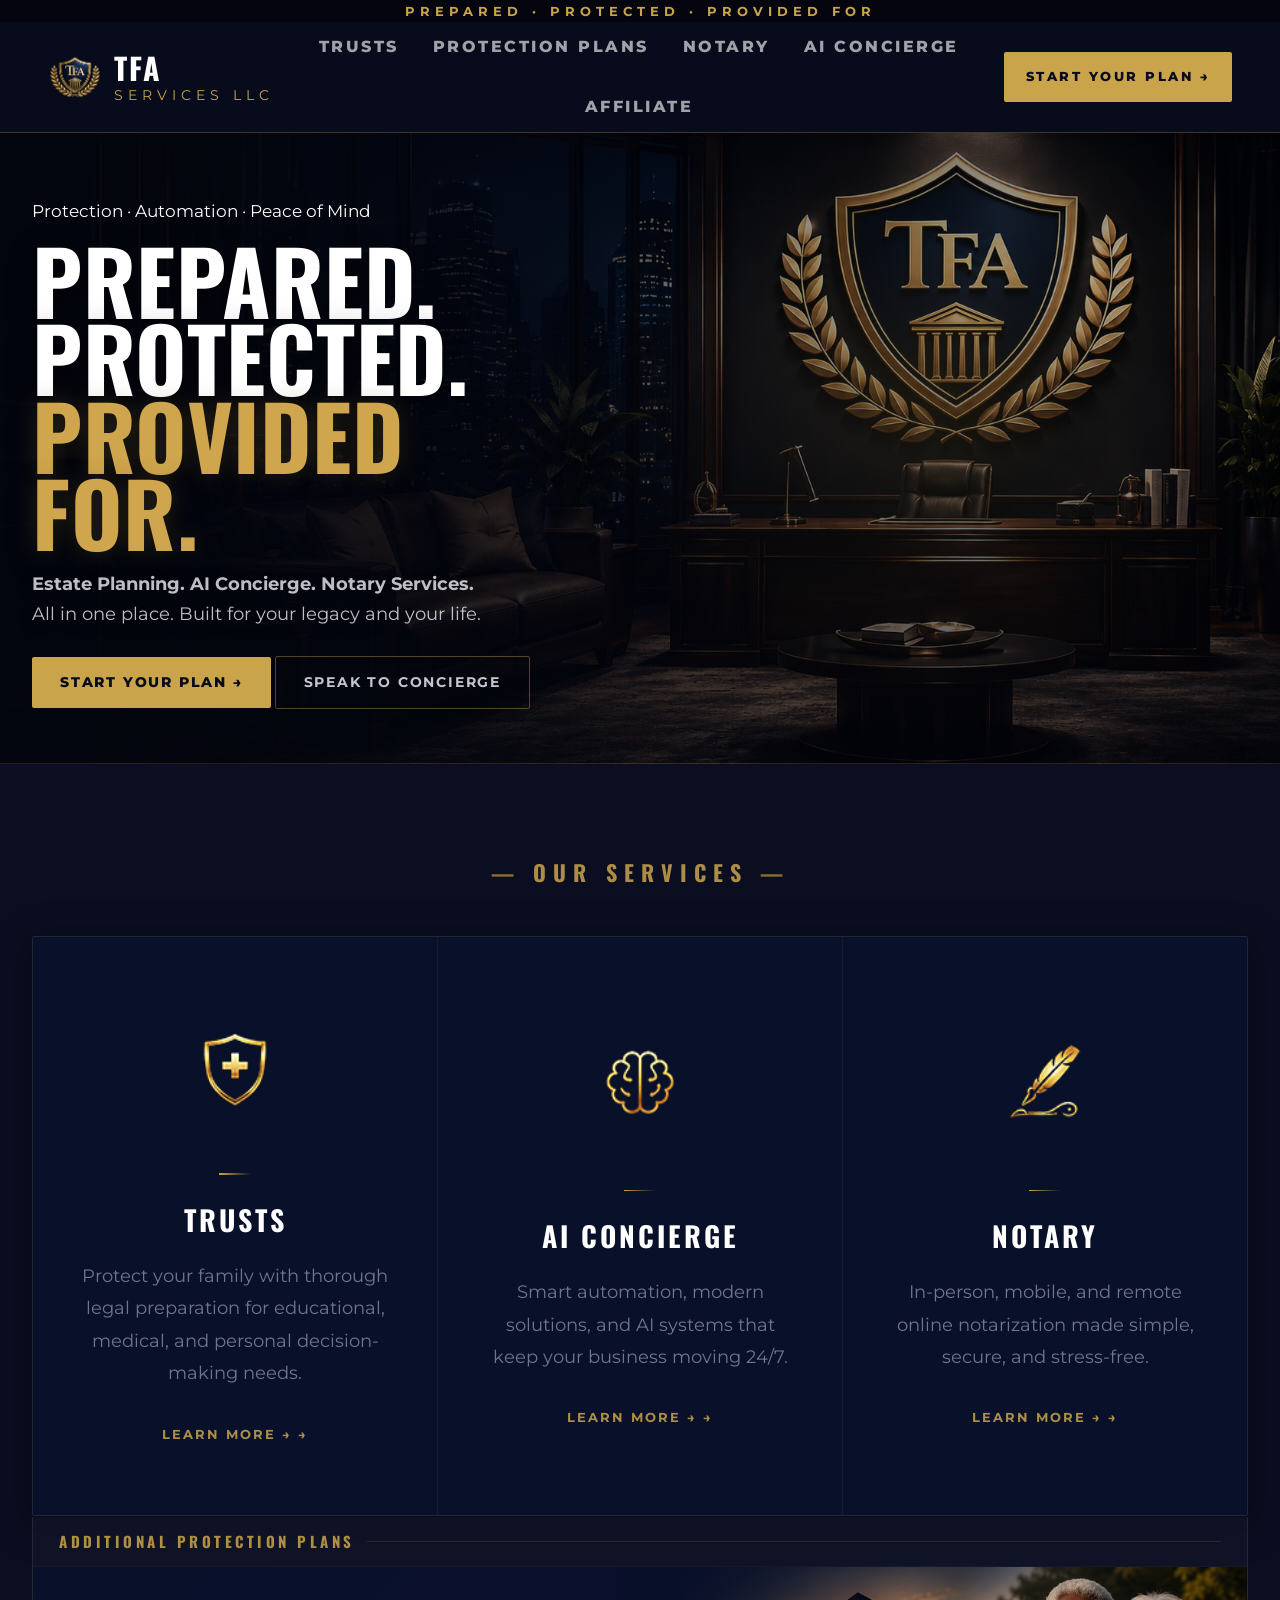
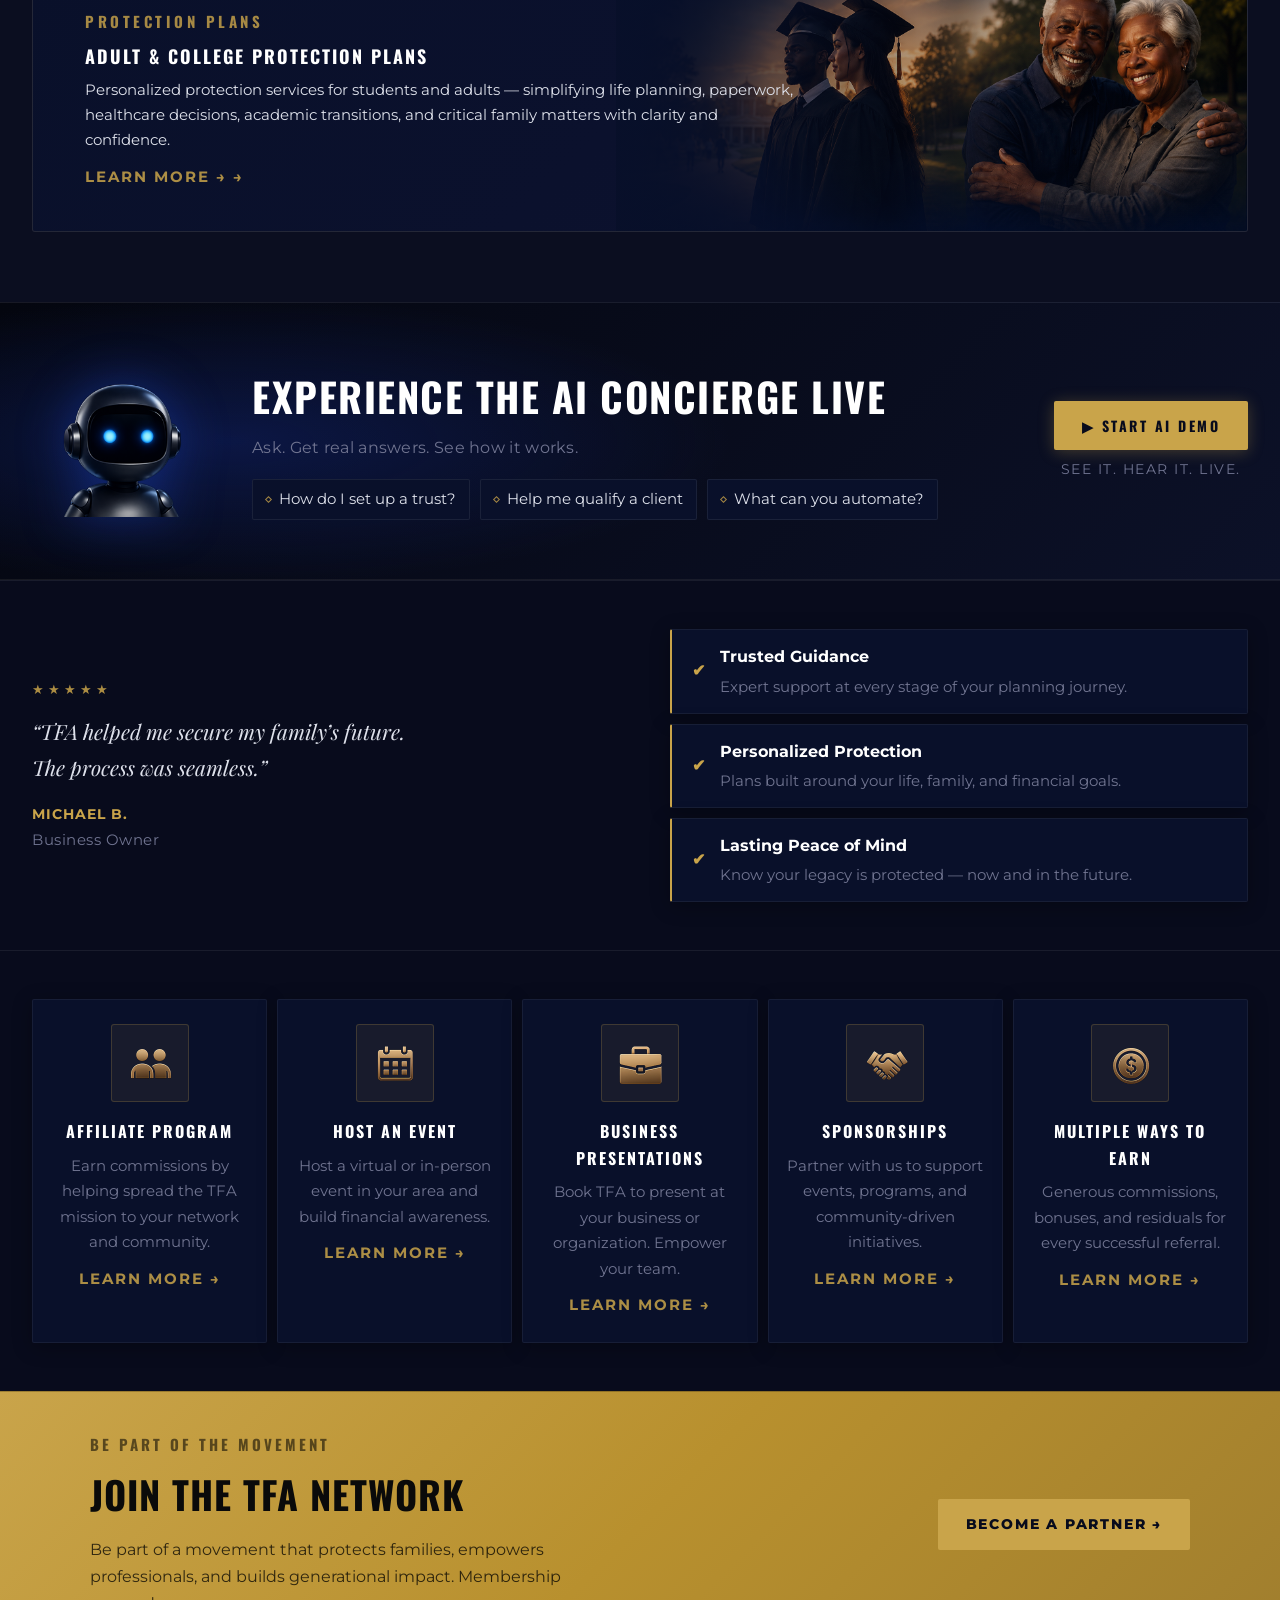
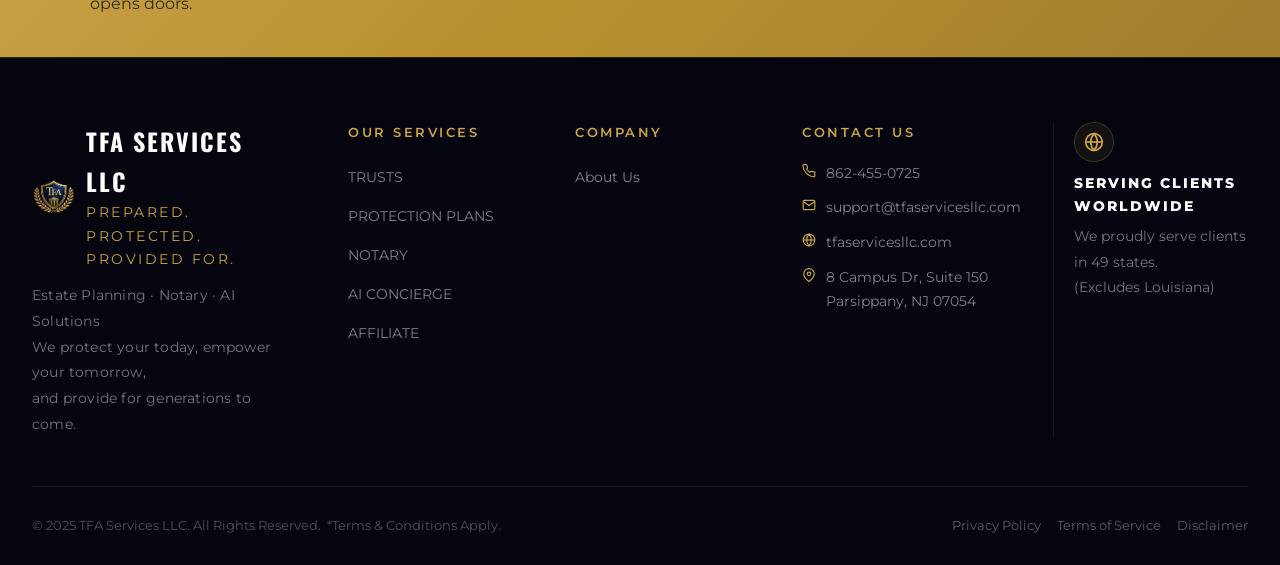
==== commit 883d7945: "Updated based on PDF" ====
--- a/index.html
+++ b/index.html
@@ -3,12 +3,12 @@
 <head>
   <meta charset="UTF-8"/>
   <meta name="viewport" content="width=device-width, initial-scale=1.0"/>
-  <title>TFA &ndash; Protected. Positioned. Prepared.</title>
+  <title>TFA Services LLC &ndash; Prepared. Protected. Provided For.</title>
 
   <!-- Google Fonts -->
   <link rel="preconnect" href="https://fonts.googleapis.com"/>
   <link rel="preconnect" href="https://fonts.gstatic.com" crossorigin/>
-  <link href="https://fonts.googleapis.com/css2?family=Playfair+Display:wght@700;900&family=Barlow:wght@300;400;500;600;700;800&family=Barlow+Condensed:wght@600;700;800;900&display=swap" rel="stylesheet"/>
+  <link href="https://fonts.googleapis.com/css2?family=Playfair+Display:wght@700;900&family=Oswald:wght@400;500;600;700&family=Montserrat:wght@300;400;500;600;700;800&display=swap" rel="stylesheet"/>
 
   <!-- Stylesheets -->
   <link rel="stylesheet" href="styles.css"/>
@@ -21,14 +21,14 @@
      HEADER / NAV
 ════════════════════════════════════════════════ -->
 <header class="tfa-main-header">
-  <div class="tfa-top-strip">PROTECTED · POSITIONED · PREPARED</div>
+  <div class="tfa-top-strip">PREPARED · PROTECTED · PROVIDED FOR</div>
 
   <div class="tfa-nav">
     <a href="index.html" class="tfa-brand">
       <img src="assets/images/tfalogo.webp" alt="TFA Logo" class="tfa-brand-logo">
       <div class="tfa-brand-text">
         <span class="tfa-brand-name">TFA</span>
-        <span class="tfa-brand-sub">THE FUTURE AGENCY</span>
+        <span class="tfa-brand-sub">SERVICES LLC</span>
       </div>
     </a>
 
@@ -388,25 +388,25 @@
             <li>
               <div class="trust-footer-contact-item">
                 <svg viewBox="0 0 24 24" fill="none" stroke="currentColor" stroke-width="2"><path d="M22 16.92v3a2 2 0 0 1-2.18 2 19.79 19.79 0 0 1-8.63-3.07A19.5 19.5 0 0 1 4.69 12a19.79 19.79 0 0 1-3.07-8.67A2 2 0 0 1 3.61 1h3a2 2 0 0 1 2 1.72c.127.96.361 1.903.7 2.81a2 2 0 0 1-.45 2.11L7.91 8.6a16 16 0 0 0 5.49 5.49l.96-.96a2 2 0 0 1 2.11-.45c.907.339 1.85.573 2.81.7A2 2 0 0 1 22 15.92z"/></svg>
-                (873) 633-5313
+                862-455-0725
               </div>
             </li>
             <li>
               <div class="trust-footer-contact-item">
                 <svg viewBox="0 0 24 24" fill="none" stroke="currentColor" stroke-width="2"><path d="M4 4h16c1.1 0 2 .9 2 2v12c0 1.1-.9 2-2 2H4c-1.1 0-2-.9-2-2V6c0-1.1.9-2 2-2z"/><polyline points="22,6 12,13 2,6"/></svg>
-                support@tfaservices.com
+                support@tfaservicesllc.com
               </div>
             </li>
             <li>
               <div class="trust-footer-contact-item">
                 <svg viewBox="0 0 24 24" fill="none" stroke="currentColor" stroke-width="2"><circle cx="12" cy="12" r="10"/><line x1="2" y1="12" x2="22" y2="12"/><path d="M12 2a15.3 15.3 0 0 1 4 10 15.3 15.3 0 0 1-4 10 15.3 15.3 0 0 1-4-10 15.3 15.3 0 0 1 4-10z"/></svg>
-                www.tfaservices.com
+                tfaservicesllc.com
               </div>
             </li>
             <li>
               <div class="trust-footer-contact-item">
                 <svg viewBox="0 0 24 24" fill="none" stroke="currentColor" stroke-width="2"><path d="M21 10c0 7-9 13-9 13s-9-6-9-13a9 9 0 0 1 18 0z"/><circle cx="12" cy="10" r="3"/></svg>
-                123 Legacy Way, Suite 200<br>Orlando, FL 32801
+                8 Campus Dr, Suite 150<br>Parsippany, NJ 07054
               </div>
             </li>
           </ul>
--- a/styles.css
+++ b/styles.css
@@ -24,8 +24,8 @@
   --muted:      #707490;
   --border:     rgba(201,164,74,0.30);
   --border-dim: rgba(255,255,255,0.07);
-  --font-head:  'Barlow Condensed', sans-serif;
-  --font-body:  'Barlow', sans-serif;
+  --font-head:  'Oswald', sans-serif;
+  --font-body:  'Montserrat', sans-serif;
   --font-serif: 'Playfair Display', serif;
 }
 
--- a/footer.css
+++ b/footer.css
@@ -8,7 +8,7 @@
 .trust-footer {
   background: #05050f;
   border-top: 1px solid rgba(201,164,74,0.18);
-  padding: 48px 32px 0;
+  padding: 64px 32px 0;
 }
 
 .trust-footer-inner {
@@ -19,8 +19,8 @@
 .trust-footer-top {
   display: grid;
   grid-template-columns: 260px 1fr;
-  gap: 48px;
-  padding-bottom: 40px;
+  gap: 56px;
+  padding-bottom: 48px;
   border-bottom: 1px solid rgba(255,255,255,0.06);
 }
 
@@ -42,7 +42,7 @@
 }
 
 .trust-footer-brand-name {
-  font-family: 'Barlow Condensed', sans-serif;
+  font-family: 'Oswald', sans-serif;
   font-size: 24px;
   font-weight: 900;
   color: #ffffff;
@@ -57,9 +57,10 @@
 }
 
 .trust-footer-tagline {
-  font-size: 16px;
+  font-size: 14px;
   color: rgba(255,255,255,0.45);
-  line-height: 1.65;
+  line-height: 1.85;
+  letter-spacing: 0.2px;
 }
 
 .trust-footer-socials {
@@ -91,16 +92,16 @@
 .trust-footer-links {
   display: grid;
   grid-template-columns: repeat(4,1fr);
-  gap: 24px;
+  gap: 32px;
 }
 
 .trust-footer-col h4 {
-  font-size: 14px;
-  font-weight: 800;
+  font-size: 13px;
+  font-weight: 600;
   letter-spacing: 2.5px;
   text-transform: uppercase;
   color: #c9a44a;
-  margin-bottom: 14px;
+  margin-bottom: 18px;
 }
 
 .trust-footer-col ul {
@@ -108,11 +109,12 @@
   padding: 0;
   display: flex;
   flex-direction: column;
-  gap: 8px;
+  gap: 11px;
 }
 
 .trust-footer-col ul li a {
-  font-size: 16px;
+  font-size: 14px;
+  line-height: 1.7;
   color: rgba(255,255,255,0.50);
   text-decoration: none;
   transition: color 0.2s;
@@ -125,8 +127,9 @@
 .trust-footer-contact-item {
   display: flex;
   align-items: flex-start;
-  gap: 8px;
-  font-size: 16px;
+  gap: 10px;
+  font-size: 14px;
+  line-height: 1.7;
   color: rgba(255,255,255,0.50);
 }
 
@@ -166,18 +169,18 @@
 }
 
 .trust-footer-worldwide p {
-  font-size: 16px;
+  font-size: 14px;
   color: rgba(255,255,255,0.45);
-  line-height: 1.6;
+  line-height: 1.8;
 }
 
 .trust-footer-bottom {
-  padding: 20px 0;
+  padding: 28px 0;
   display: flex;
   align-items: center;
   justify-content: space-between;
   flex-wrap: wrap;
-  gap: 12px;
+  gap: 14px;
 }
 
 .trust-footer-copy {
